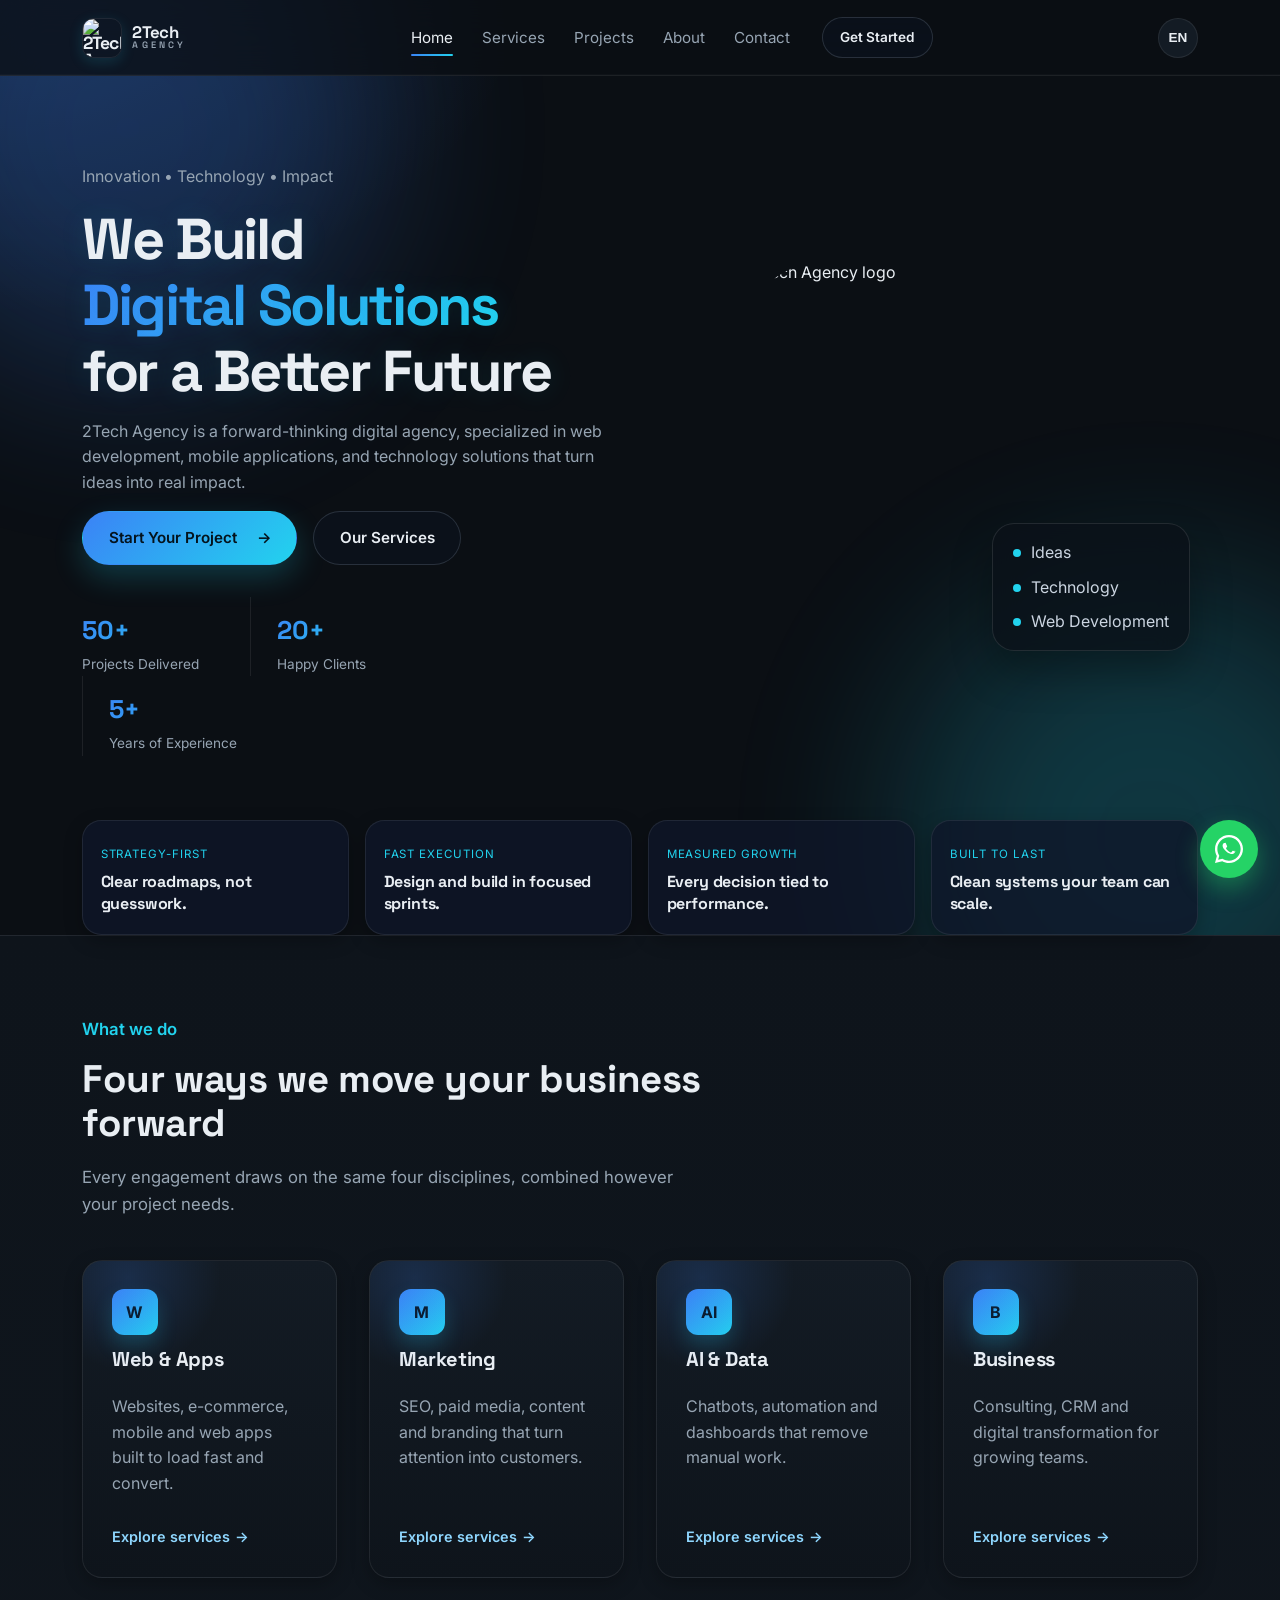
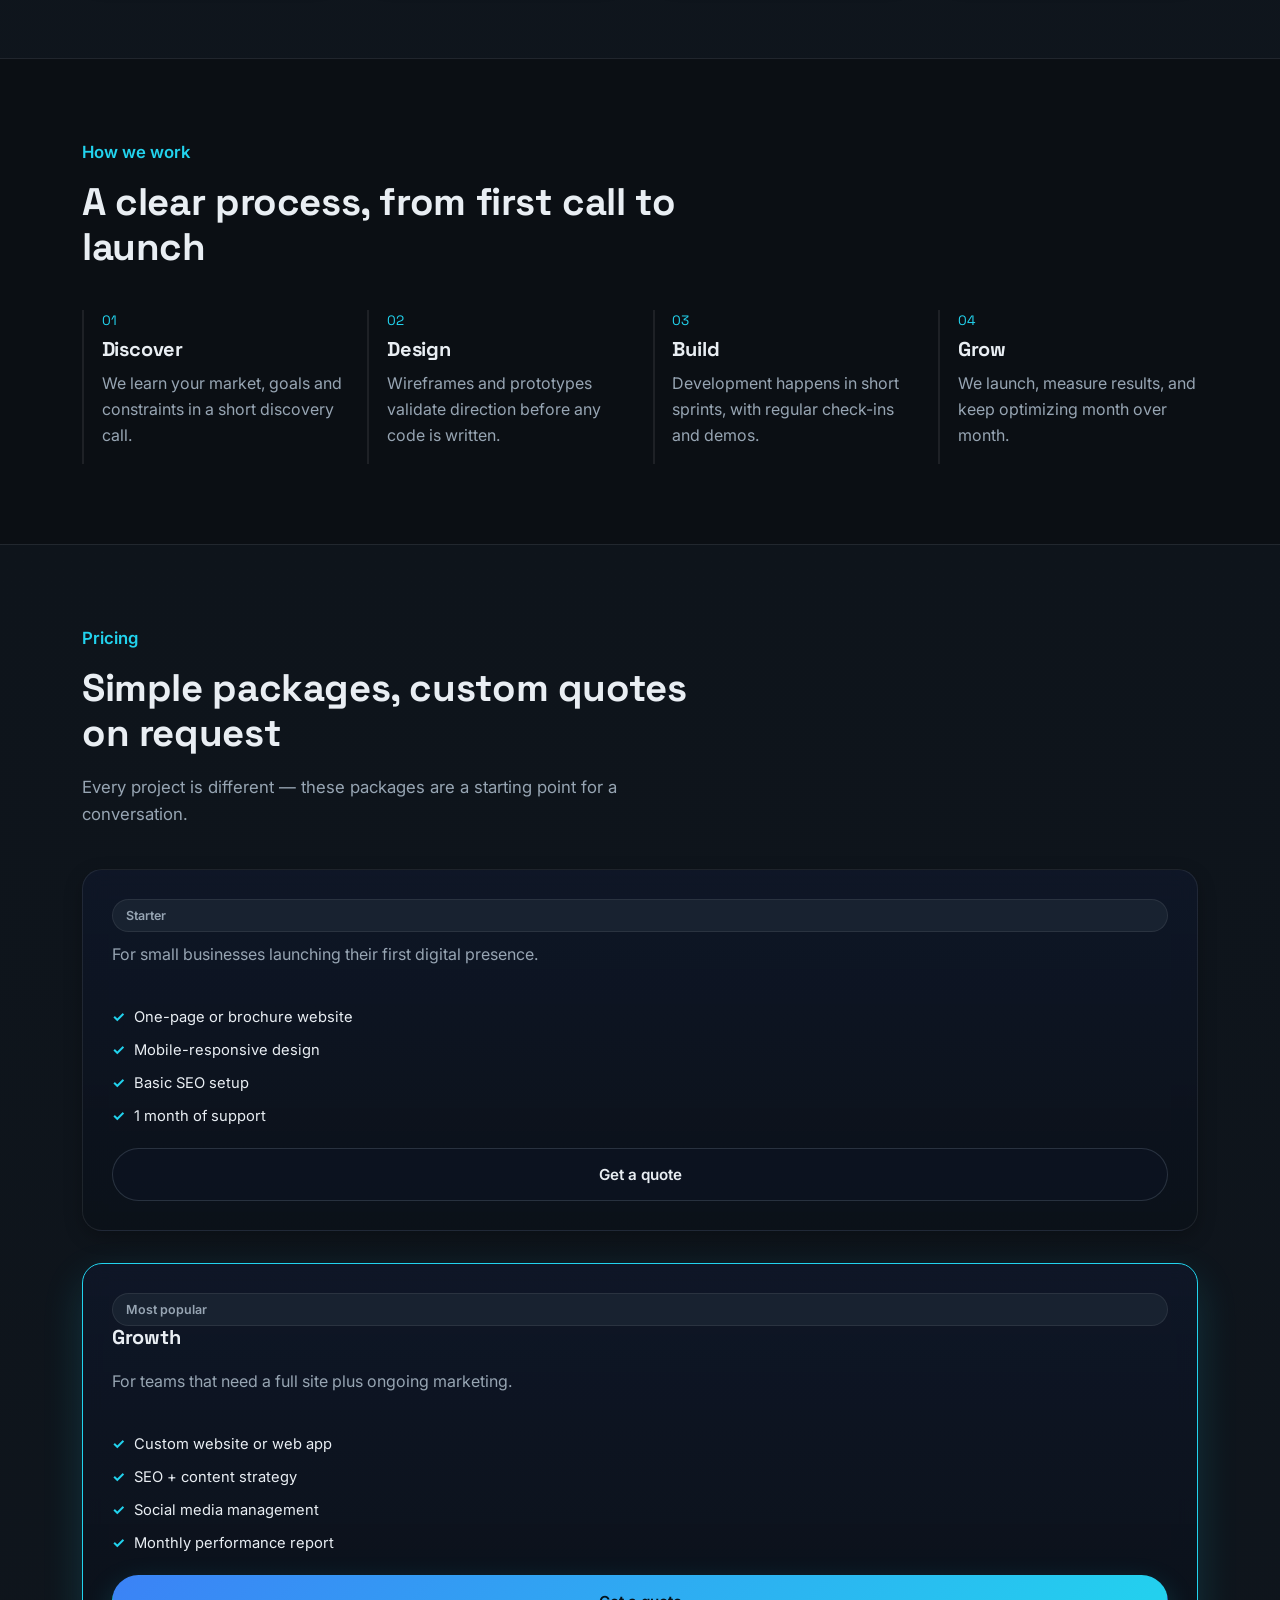
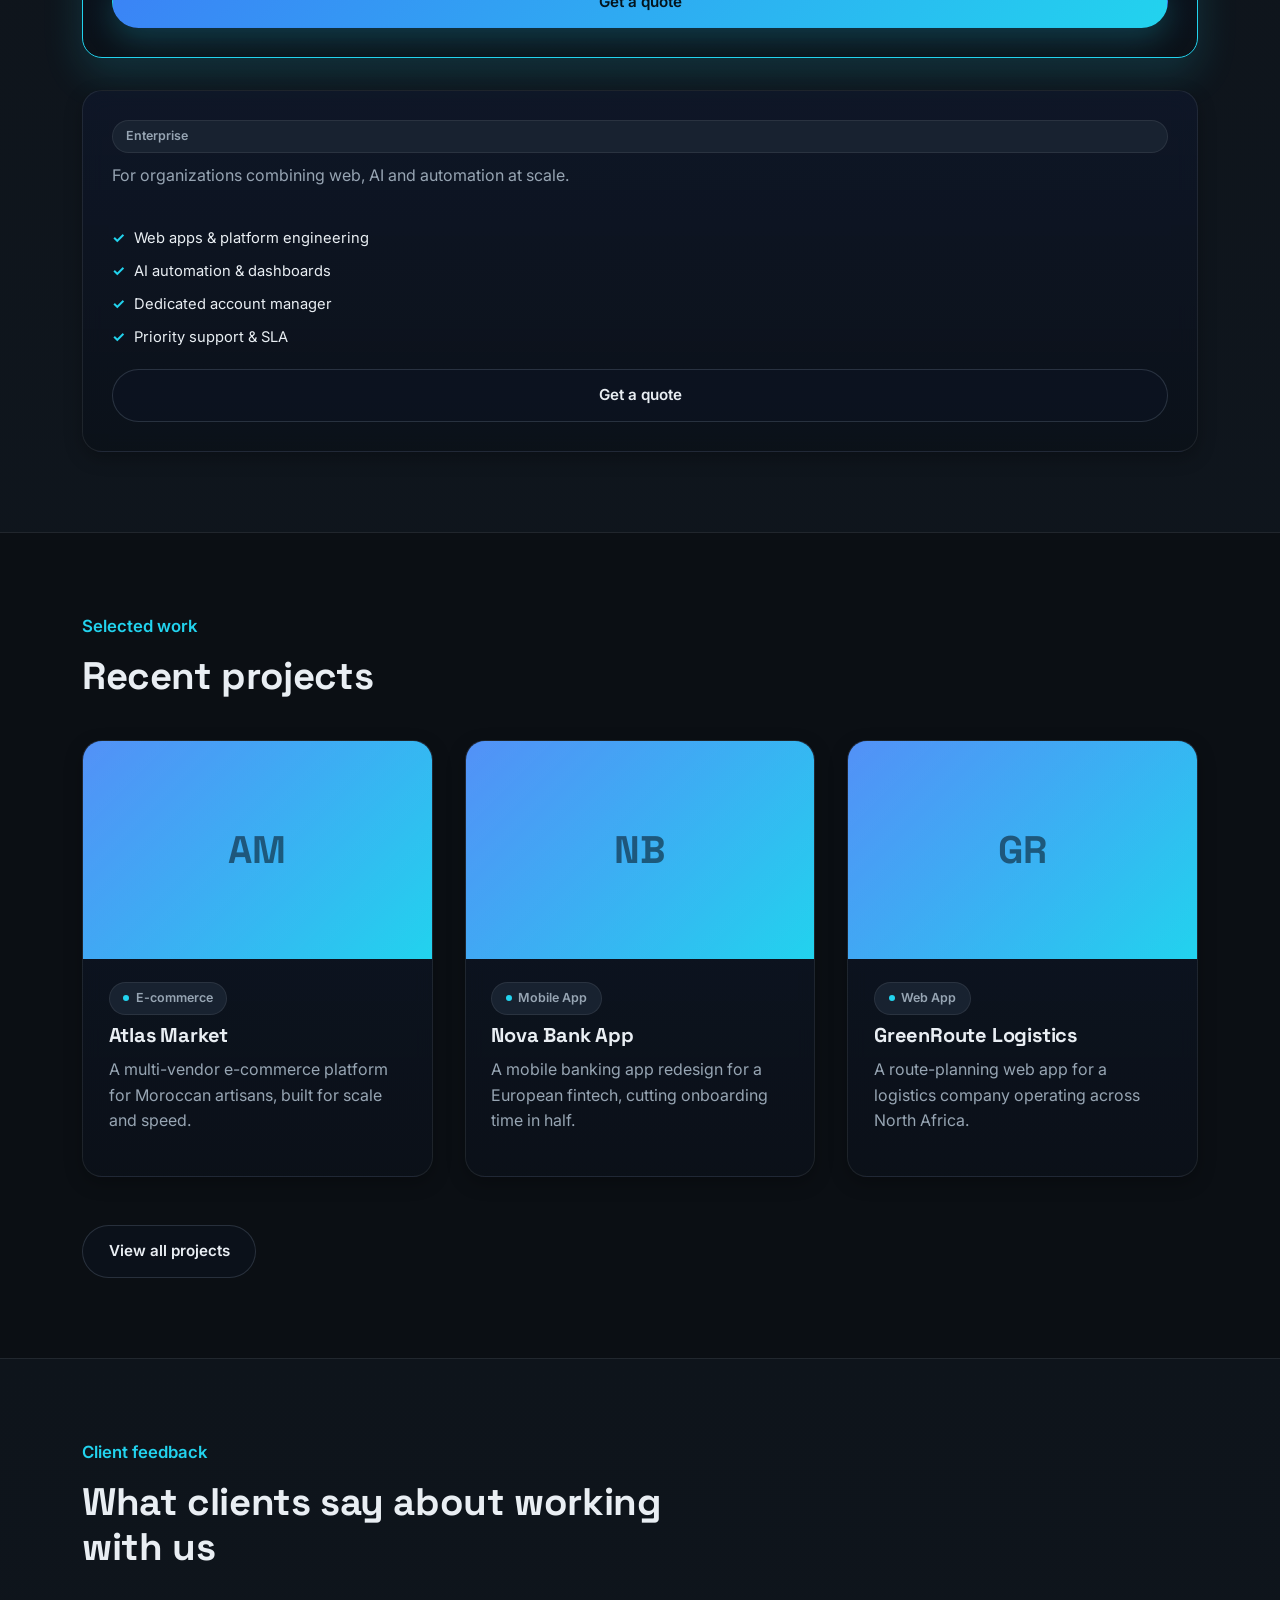
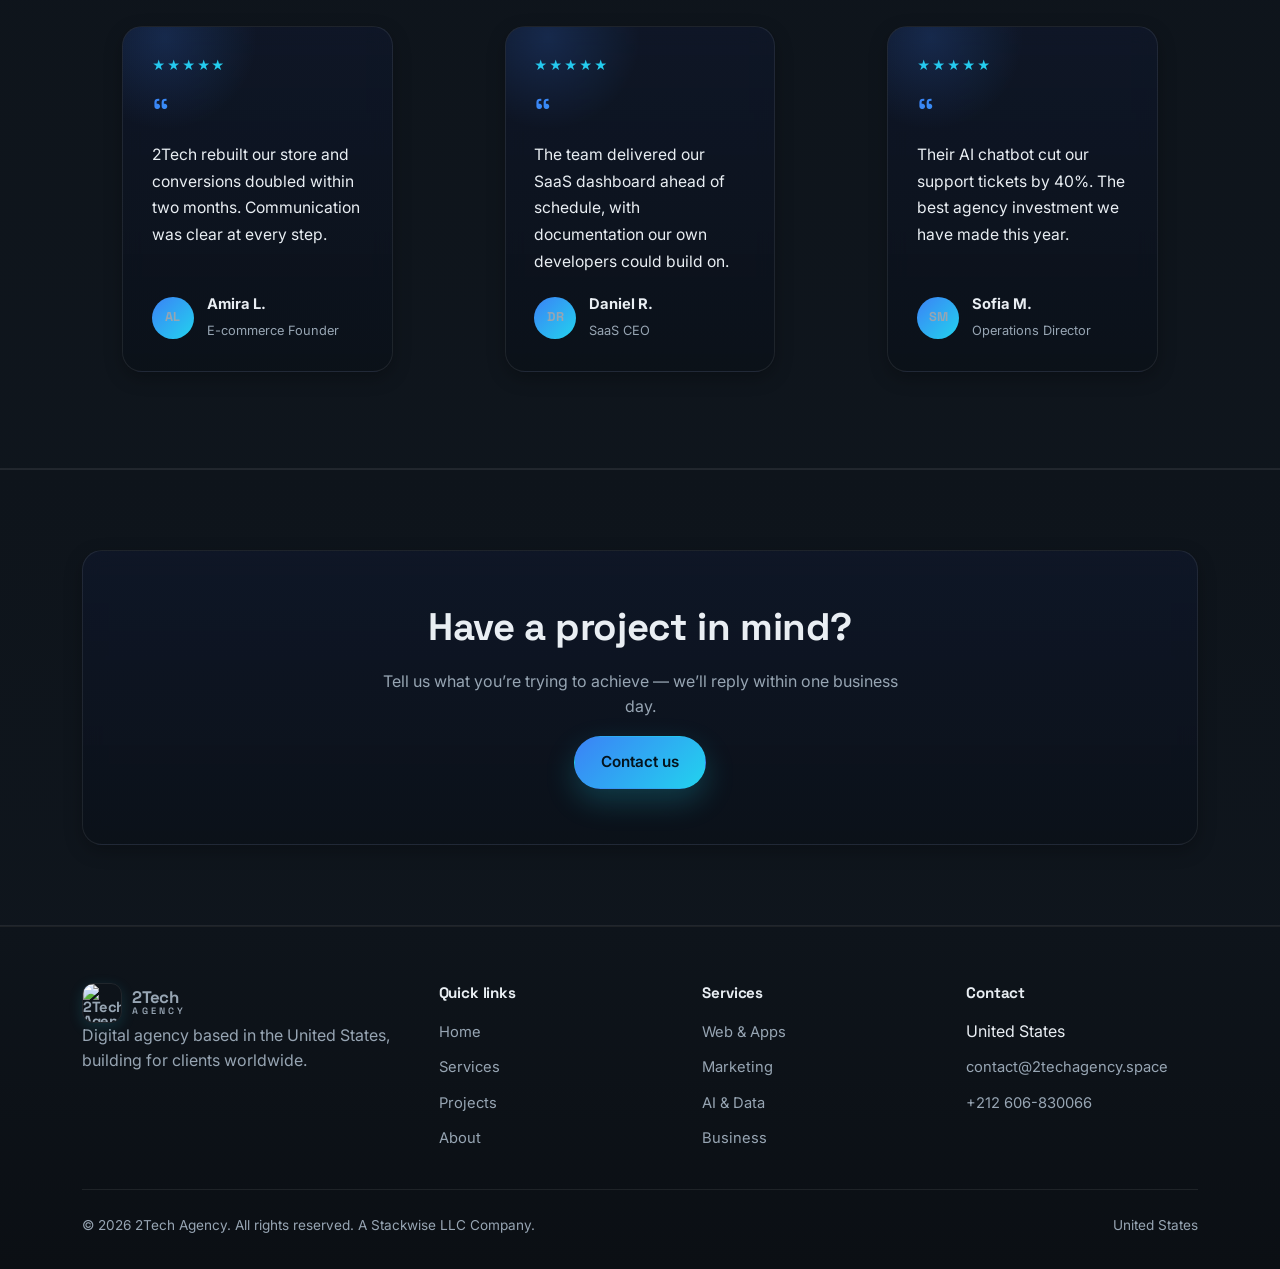
==== index.html @ b60cab42 "SEO optimization and hero section improvements" ====
<!DOCTYPE html>
<html lang="en">

<head>
  <meta charset="UTF-8" />
  <meta name="viewport" content="width=device-width, initial-scale=1.0" />
  <title>2Tech Agency | Web Development, SEO & AI Solutions</title>
  <meta name="description"
    content="2Tech Agency builds fast websites, custom software and AI solutions, with UX design and SEO for businesses in Morocco, the USA and worldwide." />
  <link rel="canonical" href="https://2techagency.space/" />
  <meta property="og:type" content="website" />
  <meta property="og:site_name" content="2Tech Agency" />
  <meta property="og:title" content="2Tech Agency | Web Development, SEO & AI Solutions" />
  <meta property="og:description"
    content="Fast websites, custom software, UX design, SEO and AI solutions for businesses worldwide." />
  <meta property="og:url" content="https://2techagency.space/" />
  <meta property="og:image" content="https://2techagency.space/assets/icon-app.png" />
  <meta property="og:image:alt" content="2Tech Agency logo" />
  <meta name="twitter:card" content="summary" />
  <meta name="twitter:title" content="2Tech Agency | Web Development, SEO & AI Solutions" />
  <meta name="twitter:description"
    content="Fast websites, custom software, UX design, SEO and AI solutions for businesses worldwide." />
  <meta name="twitter:image" content="https://2techagency.space/assets/icon-app.png" />
  <meta name="twitter:image:alt" content="2Tech Agency logo" />
  <link rel="icon" href="assets/icon-app.png" type="image/png" />
  <link rel="preconnect" href="https://fonts.googleapis.com" />
  <link rel="preconnect" href="https://fonts.gstatic.com" crossorigin />
  <link rel="stylesheet"
    href="https://fonts.googleapis.com/css2?family=Space+Grotesk:wght@500;600;700&family=Inter:wght@400;500;600;700&display=swap" />
  <link rel="stylesheet" href="css/style.css" />
  <script type="application/ld+json">
  {
    "@context": "https://schema.org",
    "@graph": [
      {
        "@type": "WebPage",
        "@id": "https://2techagency.space/#webpage",
        "url": "https://2techagency.space/",
        "name": "2Tech Agency | Web Development, SEO & AI Solutions",
        "description": "2Tech Agency builds fast websites, custom software and AI solutions, with UX design and SEO for businesses in Morocco, the USA and worldwide.",
        "inLanguage": ["en", "fr"],
        "isPartOf": { "@id": "https://2techagency.space/#website" },
        "about": { "@id": "https://2techagency.space/#organization" }
      },
      {
        "@type": "Organization",
        "@id": "https://2techagency.space/#organization",
        "name": "2Tech Agency",
        "url": "https://2techagency.space/",
        "logo": "https://2techagency.space/assets/icon-app.png",
        "email": "mailto:contact@2techagency.space",
        "sameAs": []
      },
      {
        "@type": "WebSite",
        "@id": "https://2techagency.space/#website",
        "url": "https://2techagency.space/",
        "name": "2Tech Agency",
        "publisher": { "@id": "https://2techagency.space/#organization" },
        "inLanguage": ["en", "fr"]
      },
      {
        "@type": ["LocalBusiness", "ProfessionalService"],
        "@id": "https://2techagency.space/#local-business",
        "name": "2Tech Agency",
        "url": "https://2techagency.space/",
        "image": "https://2techagency.space/assets/icon-app.png",
        "logo": "https://2techagency.space/assets/icon-app.png",
        "email": "contact@2techagency.space",
        "areaServed": ["Morocco", "United States", "Worldwide"],
        "knowsAbout": ["Web Development", "Software Development", "UI/UX Design", "SEO Services"],
        "priceRange": "$$",
        "parentOrganization": { "@id": "https://2techagency.space/#organization" }
      }
    ]
  }
  </script>
</head>

<body>
  <a class="skip-link" href="#main">Skip to content</a>

  <!-- ================= HEADER ================= -->
  <header class="site-header">
    <div class="container header-inner">
      <a class="brand" href="index.html">
        <img src="assets/icon-app.png" alt="2Tech Agency logo" width="52" height="52" />
        <span class="brand-lockup"><strong>2Tech</strong><small>AGENCY</small></span>
      </a>

      <nav class="main-nav" id="mainNav" aria-label="Primary">
        <ul class="nav-links">
          <li><a href="index.html" aria-current="page" data-i18n="nav.home">Home</a></li>
          <li><a href="services.html" data-i18n="nav.services">Services</a></li>
          <li><a href="projects.html" data-i18n="nav.projects">Projects</a></li>
          <li><a href="about.html" data-i18n="nav.about">About</a></li>
          <li><a href="contact.html" data-i18n="nav.contact">Contact</a></li>
        </ul>
        <a class="btn btn-outline btn-sm" href="contact.html" data-i18n="nav.cta">Get a quote</a>
      </nav>

      <div class="header-actions">
        <button class="icon-btn" id="langToggle" type="button" aria-label="Switch language">FR</button>
        <button class="hamburger" id="hamburger" type="button" aria-expanded="false" aria-controls="mainNav"
          aria-label="Open menu"><span></span></button>
      </div>
    </div>
  </header>

  <main id="main">
    <!-- ================= HERO ================= -->
    <section class="hero relative overflow-hidden bg-slate-950 text-white px-4 py-8 md:px-8 md:py-16">
      <!-- ambient glows -->
      <div
        class="absolute -top-40 -left-40 w-[480px] h-[480px] rounded-full bg-blue-600/20 blur-[120px] pointer-events-none"
        aria-hidden="true"></div>
      <div
        class="absolute -bottom-48 -right-32 w-[420px] h-[420px] rounded-full bg-cyan-500/10 blur-[120px] pointer-events-none"
        aria-hidden="true"></div>

      <div class="container relative">
        <div class="grid grid-cols-1 lg:grid-cols-2 gap-8 md:gap-12 lg:gap-16 items-center">

          <!-- Left: content -->
          <div>
            <p class="uppercase tracking-[0.28em] text-[0.72rem] sm:text-xs text-slate-400 mb-4 md:mb-6"
              data-i18n-html="hero.eyebrow">Innovation <span class="text-cyan-400">•</span> Technology <span
                class="text-cyan-400">•</span> Impact</p>
            <h1 class="text-3xl sm:text-4xl md:text-5xl lg:text-6xl font-bold leading-[1.1] tracking-tight mb-4 md:mb-6"
              data-i18n-html="hero.title">We Build<br /><span class="text-gradient">Digital Solutions</span><br />for a
              Better Future</h1>
            <p class="text-slate-400 max-w-xl text-base sm:text-lg leading-relaxed mb-6 md:mb-8" data-i18n="hero.lead">
              2Tech Agency is a forward-thinking digital agency, specialized in web development, mobile applications,
              and technology solutions that turn ideas into real impact.</p>
            <div class="cta-row flex flex-col sm:flex-row gap-3 sm:gap-4">
              <a class="btn btn-primary w-full sm:w-auto text-center" href="contact.html"><span
                  data-i18n="hero.ctaPrimary">Start Your Project</span>&nbsp;<span aria-hidden="true">→</span></a>
              <a class="btn btn-outline w-full sm:w-auto text-center" href="services.html"
                data-i18n="hero.ctaSecondary">Our Services</a>
            </div>
            <div class="hero-stats">
              <div class="hero-stat"><strong data-i18n="hero.stat1n">50+</strong><span data-i18n="hero.stat1l">Projects
                  Delivered</span></div>
              <div class="hero-stat"><strong data-i18n="hero.stat2n">20+</strong><span data-i18n="hero.stat2l">Happy
                  Clients</span></div>
              <div class="hero-stat"><strong data-i18n="hero.stat3n">5+</strong><span data-i18n="hero.stat3l">Years of
                  Experience</span></div>
            </div>
          </div>

          <!-- Right: visual -->
          <div class="relative flex items-center justify-center py-6 lg:py-10">
            <div class="absolute w-[380px] h-[380px] rounded-full bg-blue-600/30 blur-[110px] pointer-events-none"
              aria-hidden="true"></div>
            <img src="assets/icon-app.png" alt="2Tech Agency logo" width="352" height="352" fetchpriority="high"
              class="float-anim relative w-60 sm:w-72 lg:w-[22rem] rounded-[24%] shadow-[0_30px_70px_rgba(37,99,235,0.5)]" />
            <div
              class="hero-feature-card absolute bottom-2 right-1 sm:right-4 lg:right-2 rounded-2xl border border-white/10 bg-slate-900/60 backdrop-blur-md px-5 py-4 shadow-2xl">
              <ul class="flex flex-col gap-1.5 text-sm text-slate-300">
                <li class="flex items-center gap-2"><span class="w-1.5 h-1.5 rounded-full bg-cyan-400 shrink-0"
                    aria-hidden="true"></span><span data-i18n="hero.side1">Ideas</span></li>
                <li class="flex items-center gap-2"><span class="w-1.5 h-1.5 rounded-full bg-cyan-400 shrink-0"
                    aria-hidden="true"></span><span data-i18n="hero.side2">Technology</span></li>
                <li class="flex items-center gap-2"><span class="w-1.5 h-1.5 rounded-full bg-cyan-400 shrink-0"
                    aria-hidden="true"></span><span data-i18n="hero.side3">Web Development</span></li>
              </ul>
            </div>
          </div>

        </div>
      </div>
    </section>

    <section class="section trust-bar px-4 py-6 md:px-8 md:py-10">
      <div class="container">
        <div class="proof-grid reveal">
          <article class="proof-card">
            <span class="proof-label">Strategy-first</span>
            <h2>Clear roadmaps, not guesswork.</h2>
          </article>
          <article class="proof-card">
            <span class="proof-label">Fast execution</span>
            <h2>Design and build in focused sprints.</h2>
          </article>
          <article class="proof-card">
            <span class="proof-label">Measured growth</span>
            <h2>Every decision tied to performance.</h2>
          </article>
          <article class="proof-card">
            <span class="proof-label">Built to last</span>
            <h2>Clean systems your team can scale.</h2>
          </article>
        </div>
      </div>
    </section>

    <!-- ================= SERVICE CATEGORIES ================= -->
    <section class="section section-alt px-4 py-8 md:px-8 md:py-16">
      <div class="container">
        <div class="section-head reveal">
          <p class="hero-eyebrow" data-i18n="home.servicesEyebrow">What we do</p>
          <h2 data-i18n="home.servicesTitle">Four ways we move your business forward</h2>
          <p data-i18n="home.servicesLead">Every engagement draws on the same four disciplines, combined however your
            project needs.</p>
        </div>
        <div class="grid grid-4">
          <a class="card cat-card reveal" href="services.html#web">
            <div class="cat-icon" aria-hidden="true">W</div>
            <h3 data-i18n="cat.web.title">Web &amp; Apps</h3>
            <p data-i18n="cat.web.desc">Websites, e-commerce, mobile and web apps built to load fast and convert.</p>
            <span class="more" data-i18n="cat.explore">Explore services</span>
          </a>
          <a class="card cat-card reveal" href="services.html#marketing">
            <div class="cat-icon" aria-hidden="true">M</div>
            <h3 data-i18n="cat.marketing.title">Marketing</h3>
            <p data-i18n="cat.marketing.desc">SEO, paid media, content and branding that turn attention into customers.
            </p>
            <span class="more" data-i18n="cat.explore">Explore services</span>
          </a>
          <a class="card cat-card reveal" href="services.html#ai">
            <div class="cat-icon" aria-hidden="true">AI</div>
            <h3 data-i18n="cat.ai.title">AI &amp; Data</h3>
            <p data-i18n="cat.ai.desc">Chatbots, automation and dashboards that remove manual work.</p>
            <span class="more" data-i18n="cat.explore">Explore services</span>
          </a>
          <a class="card cat-card reveal" href="services.html#business">
            <div class="cat-icon" aria-hidden="true">B</div>
            <h3 data-i18n="cat.business.title">Business</h3>
            <p data-i18n="cat.business.desc">Consulting, CRM and digital transformation for growing teams.</p>
            <span class="more" data-i18n="cat.explore">Explore services</span>
          </a>
        </div>
      </div>
    </section>

    <!-- ================= PROCESS ================= -->
    <section class="section px-4 py-8 md:px-8 md:py-16">
      <div class="container">
        <div class="section-head reveal">
          <p class="hero-eyebrow" data-i18n="process.eyebrow">How we work</p>
          <h2 data-i18n="process.title">A clear process, from first call to launch</h2>
        </div>
        <div class="process-list">
          <div class="process-step reveal">
            <h3 data-i18n="process.1.title">Discover</h3>
            <p data-i18n="process.1.desc">We learn your market, goals and constraints in a short discovery call.</p>
          </div>
          <div class="process-step reveal">
            <h3 data-i18n="process.2.title">Design</h3>
            <p data-i18n="process.2.desc">Wireframes and prototypes validate direction before any code is written.</p>
          </div>
          <div class="process-step reveal">
            <h3 data-i18n="process.3.title">Build</h3>
            <p data-i18n="process.3.desc">Development happens in short sprints, with regular check-ins and demos.</p>
          </div>
          <div class="process-step reveal">
            <h3 data-i18n="process.4.title">Grow</h3>
            <p data-i18n="process.4.desc">We launch, measure results, and keep optimizing month over month.</p>
          </div>
        </div>
      </div>
    </section>

    <!-- ================= PRICING ================= -->
    <section class="section section-alt px-4 py-8 md:px-8 md:py-16">
      <div class="container">
        <div class="section-head reveal">
          <p class="hero-eyebrow" data-i18n="pricing.eyebrow">Pricing</p>
          <h2 data-i18n="pricing.title">Simple packages, custom quotes on request</h2>
          <p data-i18n="pricing.lead">Every project is different — these packages are a starting point for a
            conversation.</p>
        </div>
        <div class="grid grid-cols-1 md:grid-cols-3 gap-6 md:gap-8">
          <div class="card price-card reveal">
            <span class="badge" data-i18n="pricing.starter.name">Starter</span>
            <p class="price-tag" data-i18n="pricing.starter.desc">For small businesses launching their first digital
              presence.</p>
            <ul class="price-features">
              <li data-i18n="pricing.starter.f1">One-page or brochure website</li>
              <li data-i18n="pricing.starter.f2">Mobile-responsive design</li>
              <li data-i18n="pricing.starter.f3">Basic SEO setup</li>
              <li data-i18n="pricing.starter.f4">1 month of support</li>
            </ul>
            <a class="btn btn-outline btn-block" href="contact.html" data-i18n="pricing.getQuote">Get a quote</a>
          </div>

          <div class="card price-card featured reveal">
            <span class="badge" data-i18n="pricing.popular">Most popular</span>
            <h3 data-i18n="pricing.growth.name">Growth</h3>
            <p class="price-tag" data-i18n="pricing.growth.desc">For teams that need a full site plus ongoing marketing.
            </p>
            <ul class="price-features">
              <li data-i18n="pricing.growth.f1">Custom website or web app</li>
              <li data-i18n="pricing.growth.f2">SEO + content strategy</li>
              <li data-i18n="pricing.growth.f3">Social media management</li>
              <li data-i18n="pricing.growth.f4">Monthly performance report</li>
            </ul>
            <a class="btn btn-primary btn-block" href="contact.html" data-i18n="pricing.getQuote">Get a quote</a>
          </div>

          <div class="card price-card reveal">
            <span class="badge" data-i18n="pricing.enterprise.name">Enterprise</span>
            <p class="price-tag" data-i18n="pricing.enterprise.desc">For organizations combining web, AI and automation
              at scale.</p>
            <ul class="price-features">
              <li data-i18n="pricing.enterprise.f1">Web apps &amp; platform engineering</li>
              <li data-i18n="pricing.enterprise.f2">AI automation &amp; dashboards</li>
              <li data-i18n="pricing.enterprise.f3">Dedicated account manager</li>
              <li data-i18n="pricing.enterprise.f4">Priority support &amp; SLA</li>
            </ul>
            <a class="btn btn-outline btn-block" href="contact.html" data-i18n="pricing.getQuote">Get a quote</a>
          </div>
        </div>
      </div>
    </section>

    <!-- ================= PROJECTS PREVIEW ================= -->
    <section class="section px-4 py-8 md:px-8 md:py-16">
      <div class="container">
        <div class="section-head reveal">
          <p class="hero-eyebrow" data-i18n="home.projectsEyebrow">Selected work</p>
          <h2 data-i18n="home.projectsTitle">Recent projects</h2>
        </div>
        <div class="grid grid-3" id="homeProjectsGrid"><!-- rendered by js/main.js --></div>
        <div class="cta-row mt-lg">
          <a class="btn btn-outline" href="projects.html" data-i18n="home.viewAll">View all projects</a>
        </div>
      </div>
    </section>

    <!-- ================= TESTIMONIALS ================= -->
    <section class="section section-alt px-4 py-8 md:px-8 md:py-16">
      <div class="container">
        <div class="section-head reveal">
          <p class="hero-eyebrow" data-i18n="home.testimonialsEyebrow">Client feedback</p>
          <h2 data-i18n="home.testimonialsTitle">What clients say about working with us</h2>
        </div>
        <div class="grid grid-3">
          <figure class="card testimonial-card reveal">
            <span class="testimonial-stars" aria-label="5 out of 5 stars">★★★★★</span>
            <blockquote class="testimonial-quote" data-i18n="t.1.quote">2Tech rebuilt our store and conversions doubled
              within two months. Communication was clear at every step.</blockquote>
            <figcaption class="testimonial-meta">
              <span class="testimonial-avatar" aria-hidden="true">AL</span>
              <div>
                <strong data-i18n="t.1.name">Amira L.</strong>
                <span data-i18n="t.1.role">E-commerce Founder</span>
              </div>
            </figcaption>
          </figure>
          <figure class="card testimonial-card reveal">
            <span class="testimonial-stars" aria-label="5 out of 5 stars">★★★★★</span>
            <blockquote class="testimonial-quote" data-i18n="t.2.quote">The team delivered our SaaS dashboard ahead of
              schedule, with documentation our own developers could build on.</blockquote>
            <figcaption class="testimonial-meta">
              <span class="testimonial-avatar" aria-hidden="true">DR</span>
              <div>
                <strong data-i18n="t.2.name">Daniel R.</strong>
                <span data-i18n="t.2.role">SaaS CEO</span>
              </div>
            </figcaption>
          </figure>
          <figure class="card testimonial-card reveal">
            <span class="testimonial-stars" aria-label="5 out of 5 stars">★★★★★</span>
            <blockquote class="testimonial-quote" data-i18n="t.3.quote">Their AI chatbot cut our support tickets by 40%.
              The best agency investment we have made this year.</blockquote>
            <figcaption class="testimonial-meta">
              <span class="testimonial-avatar" aria-hidden="true">SM</span>
              <div>
                <strong data-i18n="t.3.name">Sofia M.</strong>
                <span data-i18n="t.3.role">Operations Director</span>
              </div>
            </figcaption>
          </figure>
        </div>
      </div>
    </section>

    <!-- ================= CONTACT CTA ================= -->
    <section class="section section-alt px-4 py-8 md:px-8 md:py-16">
      <div class="container">
        <div class="card reveal" style="padding: clamp(2rem, 5vw, 3.4rem); text-align:center;">
          <h2 data-i18n="cta.title">Have a project in mind?</h2>
          <p class="center" style="max-width:52ch;" data-i18n="cta.lead">Tell us what you're trying to achieve — we'll
            reply within one business day.</p>
          <div class="cta-row" style="justify-content:center;">
            <a class="btn btn-primary" href="contact.html" data-i18n="cta.button">Contact us</a>
          </div>
        </div>
      </div>
    </section>
  </main>

  <!-- ================= FOOTER ================= -->
  <footer class="site-footer">
    <div class="container">
      <div class="footer-grid">
        <div class="footer-col">
          <a class="brand" href="index.html">
            <img src="assets/icon-app.png" alt="2Tech Agency logo" width="52" height="52" />
            <span class="brand-lockup"><strong>2Tech</strong><small>AGENCY</small></span>
          </a>
          <p data-i18n="footer.tagline">Digital agency based in the United States, building for clients worldwide.</p>
        </div>
        <div class="footer-col">
          <h2 class="footer-heading" data-i18n="footer.links">Quick links</h2>
          <ul>
            <li><a href="index.html" data-i18n="nav.home">Home</a></li>
            <li><a href="services.html" data-i18n="nav.services">Services</a></li>
            <li><a href="projects.html" data-i18n="nav.projects">Projects</a></li>
            <li><a href="about.html" data-i18n="nav.about">About</a></li>
          </ul>
        </div>
        <div class="footer-col">
          <h2 class="footer-heading" data-i18n="footer.services">Services</h2>
          <ul>
            <li><a href="services.html#web" data-i18n="cat.web.title">Web &amp; Apps</a></li>
            <li><a href="services.html#marketing" data-i18n="cat.marketing.title">Marketing</a></li>
            <li><a href="services.html#ai" data-i18n="cat.ai.title">AI &amp; Data</a></li>
            <li><a href="services.html#business" data-i18n="cat.business.title">Business</a></li>
          </ul>
        </div>
        <div class="footer-col">
          <h2 class="footer-heading" data-i18n="footer.contact">Contact</h2>
          <ul>
            <li data-i18n="contact.address">United States</li>
            <li><a href="mailto:contact@2techagency.space">contact@2techagency.space</a></li>
            <li><a href="tel:+212606830066">+212 606-830066</a></li>
          </ul>
        </div>
      </div>
      <div class="footer-bottom">
        <span>&copy; 2026 2Tech Agency. All rights reserved. A Stackwise LLC Company.</span>
        <span class="small">United States</span>
      </div>
    </div>
  </footer>

  <!-- WhatsApp floating button -->
  <a class="whatsapp-fab" id="whatsappFab" href="#" target="_blank" rel="noopener"
    aria-label="Chat with us on WhatsApp">
    <svg width="28" height="28" viewBox="0 0 32 32" fill="currentColor" aria-hidden="true">
      <path
        d="M16 0C7.2 0 0 7.2 0 16c0 2.8.7 5.5 2.1 7.9L0 32l8.3-2.1c2.3 1.3 4.9 2 7.7 2 8.8 0 16-7.2 16-16S24.8 0 16 0zm0 29.3c-2.5 0-4.9-.7-7-1.9l-.5-.3-4.9 1.3 1.3-4.8-.3-.5C3.4 21 2.7 18.6 2.7 16 2.7 8.7 8.7 2.7 16 2.7S29.3 8.7 29.3 16 23.3 29.3 16 29.3zm7.6-9.9c-.4-.2-2.4-1.2-2.8-1.3-.4-.1-.6-.2-.9.2s-1 1.3-1.2 1.5c-.2.2-.4.3-.8.1-.4-.2-1.6-.6-3.1-1.9-1.1-1-1.9-2.2-2.1-2.6-.2-.4 0-.6.2-.8.2-.2.4-.4.5-.6.2-.2.2-.4.4-.6.1-.2.1-.5 0-.7-.1-.2-.9-2.2-1.3-3-.3-.8-.7-.7-.9-.7h-.8c-.2 0-.6.1-.9.5-.3.4-1.2 1.1-1.2 2.8s1.2 3.2 1.4 3.5c.2.2 2.4 3.7 5.9 5.1.8.3 1.5.5 2 .7.8.3 1.6.2 2.1.1.7-.1 2.4-.9 2.7-1.9.3-.9.3-1.7.2-1.9-.1-.2-.3-.3-.7-.5z" />
    </svg>
  </a>

  <script src="js/main.js"></script>
</body>

</html>
---- css/style.css ----
/* ==========================================================================
   2Tech Agency — style.css
   One shared stylesheet for every page. Organized in sections:
   1. Fonts & variables   2. Reset & base   3. Layout helpers
   4. Header & nav        5. Buttons & forms 6. Components (cards, etc.)
   7. Page sections       8. Footer          9. Utilities & responsive
   ========================================================================== */

/* ---------- 1. Variables (dark = default) ---------- */
:root {
  --bg: #0b0f14;
  --bg-alt: #0e141b;
  --surface: #131b24;
  --surface-2: #182230;
  --border: rgba(255, 255, 255, 0.08);
  --text: #e9eef3;
  --text-muted: #97a5b3;
  --accent: #22d3ee;
  --accent-2: #3b82f6;
  --bg-glow-1: rgba(59, 130, 246, 0.2);
  --bg-glow-2: rgba(34, 211, 238, 0.16);
  --panel: rgba(15, 23, 42, 0.78);
  --panel-strong: rgba(11, 17, 25, 0.9);
  --gradient: linear-gradient(135deg, #3b82f6 0%, #22d3ee 100%);
  --radius-sm: 8px;
  --radius: 16px;
  --radius-lg: 22px;
  --shadow: 0 10px 30px rgba(0, 0, 0, 0.35);
  --shadow-soft: 0 6px 18px rgba(0, 0, 0, 0.25);
  --font-head: 'Space Grotesk', sans-serif;
  --font-body: 'Inter', sans-serif;
  --header-h: 76px;
  --container: 1180px;
  color-scheme: dark;
}

/* ---------- 2. Reset & base ---------- */
* {
  box-sizing: border-box;
}

html {
  scroll-behavior: smooth;
  scroll-padding-top: calc(var(--header-h) + 20px);
}

::selection {
  background: rgba(34, 211, 238, 0.35);
  color: var(--text);
}

@media (prefers-reduced-motion: reduce) {
  html {
    scroll-behavior: auto;
  }

  * {
    animation-duration: 0.001ms !important;
    transition-duration: 0.001ms !important;
  }
}

body {
  position: relative;
  margin: 0;
  background:
    radial-gradient(1000px 600px at 0% 0%, var(--bg-glow-1), transparent 52%),
    radial-gradient(900px 620px at 100% 100%, var(--bg-glow-2), transparent 48%),
    var(--bg);
  color: var(--text);
  font-family: var(--font-body);
  line-height: 1.6;
  -webkit-font-smoothing: antialiased;
  transition: background 0.3s ease, color 0.3s ease;
  overflow-x: hidden;
}

body::before,
body::after {
  content: "";
  position: fixed;
  inset: auto;
  width: 32rem;
  height: 32rem;
  border-radius: 50%;
  filter: blur(90px);
  opacity: 0.3;
  pointer-events: none;
  z-index: 0;
  animation: float-orb 18s ease-in-out infinite alternate;
}

body::before {
  top: -8rem;
  left: -8rem;
  background: rgba(59, 130, 246, 0.75);
}

body::after {
  right: -8rem;
  bottom: -12rem;
  background: rgba(34, 211, 238, 0.68);
  animation-delay: 1.5s;
}

@keyframes float-orb {
  0% {
    transform: translate3d(0, 0, 0) scale(1);
  }

  100% {
    transform: translate3d(1.2rem, -1rem, 0) scale(1.08);
  }
}

main,
footer,
header {
  position: relative;
  z-index: 1;
}

h1,
h2,
h3,
h4 {
  font-family: var(--font-head);
  line-height: 1.15;
  margin: 0 0 0.5em;
  font-weight: 700;
  letter-spacing: -0.01em;
}

h1 {
  font-size: clamp(2.2rem, 5vw, 3.6rem);
}

h2 {
  font-size: clamp(1.7rem, 3.4vw, 2.4rem);
}

h3 {
  font-size: 1.25rem;
}

p {
  color: var(--text-muted);
  margin: 0 0 1em;
}

a {
  color: inherit;
  text-decoration: none;
}

img,
svg {
  max-width: 100%;
  display: block;
}

ul {
  padding: 0;
  margin: 0;
  list-style: none;
}

/* Visible focus for keyboard users everywhere */
a:focus-visible,
button:focus-visible,
input:focus-visible,
textarea:focus-visible,
select:focus-visible,
[tabindex]:focus-visible {
  outline: 2px solid var(--accent);
  outline-offset: 3px;
  border-radius: 4px;
}

.skip-link {
  position: absolute;
  left: -999px;
  top: auto;
  background: var(--accent-2);
  color: #fff;
  padding: 0.8em 1.2em;
  border-radius: var(--radius-sm);
  z-index: 200;
}

.skip-link:focus {
  left: 1rem;
  top: 1rem;
}

.visually-hidden {
  position: absolute;
  width: 1px;
  height: 1px;
  padding: 0;
  margin: -1px;
  overflow: hidden;
  clip: rect(0, 0, 0, 0);
  white-space: nowrap;
  border: 0;
}

/* ---------- 3. Layout helpers ---------- */
.container {
  width: 100%;
  max-width: var(--container);
  margin: 0 auto;
  padding: 0 16px;
}

@media (min-width: 768px) {
  .container {
    padding: 0 32px;
  }
}

.section {
  padding: 32px 0;
}

@media (min-width: 768px) {
  .section {
    padding: 64px 0;
  }
}

@media (min-width: 1024px) {
  .section {
    padding: 80px 0;
  }
}

.section-alt {
  background: linear-gradient(180deg, var(--bg-alt), color-mix(in srgb, var(--bg-alt) 82%, var(--surface)));
  border-top: 1px solid var(--border);
  border-bottom: 1px solid var(--border);
}

.section-head {
  max-width: 620px;
  margin: 0 0 2.6rem;
}

.section-head p {
  font-size: 1.05rem;
}

.grid {
  display: grid;
  gap: 1.5rem;
}

@media (min-width: 768px) {
  .grid {
    gap: 2rem;
  }
}

.grid-2 {
  grid-template-columns: 1fr;
}

.grid-3 {
  grid-template-columns: 1fr;
}

.grid-4 {
  grid-template-columns: 1fr;
}

/* Homepage layout fallback for the static build; no runtime utility framework is required. */
.hero.relative {
  position: relative;
}

.hero.overflow-hidden {
  overflow: hidden;
}

.hero>.absolute,
.hero .absolute {
  position: absolute;
}

.hero .relative {
  position: relative;
}

.hero>.container>.grid {
  grid-template-columns: 1fr;
  gap: 2rem;
  align-items: center;
}

.hero .flex {
  display: flex;
}

.hero .items-center {
  align-items: center;
}

.hero .justify-center {
  justify-content: center;
}

.hero .text-white {
  color: #fff;
}

.hero img {
  width: 15rem;
  height: auto;
  border-radius: 24%;
}

.hero .shadow-2xl {
  box-shadow: 0 24px 50px rgba(0, 0, 0, 0.32);
}

.hero .rounded-2xl {
  border-radius: var(--radius);
}

.hero .hero-feature-card {
  z-index: 2;
  right: 0.5rem;
  bottom: 0.5rem;
  padding: 1rem 1.25rem;
  border: 1px solid rgba(255, 255, 255, 0.1);
  border-radius: var(--radius-lg);
  background: rgba(11, 17, 25, 0.78);
  box-shadow: 0 20px 40px rgba(0, 0, 0, 0.32);
  -webkit-backdrop-filter: blur(16px);
  backdrop-filter: blur(16px);
}

.hero .hero-feature-card ul {
  display: flex;
  flex-direction: column;
  gap: 0.55rem;
  color: #cbd5e1;
  font-size: 1rem;
}

.hero .hero-feature-card li {
  display: flex;
  align-items: center;
  gap: 0.65rem;
}

.hero .hero-feature-card li>span:first-child {
  width: 0.5rem;
  height: 0.5rem;
  flex: 0 0 0.5rem;
  border-radius: 50%;
  background: var(--accent);
}

@media (min-width: 640px) {
  .hero>.container>.grid {
    gap: 3rem;
  }

  .hero img {
    width: 25rem;
  }
}

@media (min-width: 1024px) {
  .hero>.container>.grid {
    grid-template-columns: repeat(2, minmax(0, 1fr));
    gap: 4rem;
  }

  .hero img {
    width: 25rem;
  }
}

@media (min-width: 640px) {
  .grid-4 {
    grid-template-columns: repeat(2, 1fr);
  }
}

@media (min-width: 768px) {
  .grid-2 {
    grid-template-columns: repeat(2, 1fr);
  }

  .grid-3 {
    grid-template-columns: repeat(3, 1fr);
  }

  .grid-4 {
    grid-template-columns: repeat(4, 1fr);
  }
}

.text-gradient {
  background: var(--gradient);
  -webkit-background-clip: text;
  background-clip: text;
  color: transparent;
}

/* ---------- 4. Header & nav ---------- */
.site-header {
  position: sticky;
  top: 0;
  z-index: 100;
  height: var(--header-h);
  display: flex;
  align-items: center;
  background: color-mix(in srgb, var(--bg) 78%, transparent);
  backdrop-filter: blur(18px);
  border-bottom: 1px solid var(--border);
  box-shadow: inset 0 -1px 0 rgba(255, 255, 255, 0.02);
}

.header-inner {
  display: flex;
  align-items: center;
  justify-content: space-between;
  gap: 1rem;
  width: 100%;
  position: relative;
  z-index: 160;
}

.brand {
  display: flex;
  align-items: center;
  gap: 0.65rem;
  font-family: var(--font-head);
  font-weight: 700;
  font-size: 1.1rem;
  letter-spacing: -0.03em;
  line-height: 1;
}

.brand img {
  width: 40px;
  height: 40px;
  border-radius: 11px;
  object-fit: cover;
  border: 1px solid var(--border);
  box-shadow: 0 4px 14px rgba(34, 211, 238, 0.15);
}

.brand-lockup {
  display: flex;
  flex-direction: column;
  line-height: 1.05;
}

.brand-lockup strong {
  font-size: 1.05rem;
  letter-spacing: -0.02em;
}

.brand-lockup small {
  font-size: 0.58rem;
  font-weight: 600;
  letter-spacing: 0.34em;
  color: var(--text-muted);
}

.main-nav {
  display: flex;
  align-items: center;
  gap: 2rem;
}

.nav-links {
  display: flex;
  gap: 1.8rem;
}

.nav-links a {
  font-size: 0.95rem;
  color: var(--text-muted);
  position: relative;
  padding: 0.3rem 0;
  transition: color 0.2s ease, transform 0.2s ease;
}

.nav-links a::after {
  content: '';
  position: absolute;
  left: 0;
  right: 0;
  bottom: -4px;
  height: 2px;
  background: var(--gradient);
  border-radius: 2px;
  transform: scaleX(0);
  transform-origin: left;
  transition: transform 0.2s ease;
}

.nav-links a:hover,
.nav-links a[aria-current='page'] {
  color: var(--text);
  transform: translateY(-1px);
}

.nav-links a:hover::after,
.nav-links a[aria-current='page']::after {
  transform: scaleX(1);
}

.header-actions {
  display: flex;
  align-items: center;
  gap: 0.6rem;
}

.icon-btn {
  width: 40px;
  height: 40px;
  display: inline-flex;
  align-items: center;
  justify-content: center;
  border-radius: 50%;
  border: 1px solid var(--border);
  background: var(--surface);
  color: var(--text);
  cursor: pointer;
  font-size: 0.85rem;
  font-weight: 600;
  transition: border-color 0.2s ease, transform 0.15s ease;
}

.icon-btn:hover {
  border-color: var(--accent);
  transform: translateY(-1px);
}

.hamburger {
  display: none;
  width: 42px;
  height: 42px;
  border-radius: var(--radius-sm);
  border: 1px solid var(--border);
  background: var(--surface);
  cursor: pointer;
  position: relative;
}

.hamburger span,
.hamburger::before,
.hamburger::after {
  content: '';
  position: absolute;
  left: 10px;
  right: 10px;
  height: 2px;
  background: var(--text);
  transition: transform 0.25s ease, opacity 0.25s ease, top 0.25s ease;
}

.hamburger::before {
  top: 14px;
}

.hamburger span {
  top: 20px;
}

.hamburger::after {
  top: 26px;
}

.hamburger[aria-expanded='true']::before {
  top: 20px;
  transform: rotate(45deg);
}

.hamburger[aria-expanded='true']::after {
  top: 20px;
  transform: rotate(-45deg);
}

.hamburger[aria-expanded='true'] span {
  opacity: 0;
}

@media (max-width: 860px) {
  .hamburger {
    display: block;
  }

  .main-nav {
    position: fixed;
    top: 0;
    left: 0;
    right: 0;
    bottom: 0;
    width: 100%;
    height: 100vh;
    height: 100dvh;
    background-color: #020617;
    /* bg-slate-950 solid background */
    background: #020617;
    z-index: 150;
    display: flex;
    flex-direction: column;
    align-items: center;
    justify-content: center;
    padding: calc(var(--header-h) + 1.5rem) 24px 3rem;
    gap: 2rem;
    transform: translateX(100%);
    transition: transform 0.3s cubic-bezier(0.4, 0, 0.2, 1);
    overflow-y: auto;
    box-shadow: -10px 0 30px rgba(0, 0, 0, 0.7);
  }

  .main-nav.open {
    transform: translateX(0);
  }

  .nav-links {
    flex-direction: column;
    align-items: center;
    gap: 1.8rem;
    font-size: 1.35rem;
    text-align: center;
  }

  .nav-links a {
    display: inline-block;
    padding: 0.5rem 1rem;
    color: #cbd5e1;
  }

  .main-nav .btn {
    width: 100%;
    max-width: 280px;
    text-align: center;
    margin-top: 0.5rem;
  }
}

/* ---------- 5. Buttons & forms ---------- */
.btn {
  display: inline-flex;
  align-items: center;
  justify-content: center;
  gap: 0.5rem;
  padding: 0.85rem 1.6rem;
  border-radius: 999px;
  font-weight: 600;
  font-size: 0.95rem;
  border: 1px solid transparent;
  cursor: pointer;
  position: relative;
  overflow: hidden;
  transition: transform 0.18s ease, box-shadow 0.2s ease, background 0.2s ease, border-color .2s ease;
  white-space: nowrap;
}

.btn::before {
  content: "";
  position: absolute;
  inset: 0;
  background: linear-gradient(120deg, transparent 10%, rgba(255, 255, 255, 0.18) 50%, transparent 90%);
  transform: translateX(-120%);
  transition: transform 0.7s ease;
}

.btn:hover::before {
  transform: translateX(120%);
}

.btn-primary {
  background: linear-gradient(135deg, #3b82f6 0%, #22d3ee 100%);
  color: #04131c;
  box-shadow: 0 12px 30px rgba(34, 211, 238, 0.22);
}

.btn-primary:hover {
  transform: translateY(-2px) scale(1.01);
  box-shadow: 0 18px 36px rgba(34, 211, 238, 0.32);
}

.btn-outline {
  background: rgba(15, 23, 42, 0.32);
  border-color: rgba(148, 163, 184, 0.22);
  color: var(--text);
}

.btn-outline:hover {
  border-color: rgba(34, 211, 238, 0.8);
  transform: translateY(-2px);
}

.btn-block {
  width: 100%;
}

.btn-sm {
  padding: 0.55rem 1.1rem;
  font-size: 0.85rem;
}

.btn:active {
  transform: scale(0.97);
}

.cta-row {
  display: flex;
  flex-direction: column;
  gap: 0.85rem;
  width: 100%;
}

@media (min-width: 640px) {
  .cta-row {
    flex-direction: row;
    flex-wrap: wrap;
    gap: 1rem;
    width: auto;
  }
}

.cta-row .btn {
  width: 100%;
}

@media (min-width: 640px) {
  .cta-row .btn {
    width: auto;
  }
}

label {
  display: block;
  font-size: 0.9rem;
  font-weight: 600;
  margin-bottom: 0.4rem;
}

.field {
  margin-bottom: 1.3rem;
}

input,
textarea,
select {
  width: 100%;
  padding: 0.85rem 1rem;
  border-radius: var(--radius-sm);
  border: 1px solid var(--border);
  background: var(--surface);
  color: var(--text);
  font: inherit;
  transition: border-color 0.2s ease;
}

input:focus,
textarea:focus,
select:focus {
  border-color: var(--accent);
  outline: none;
  box-shadow: 0 0 0 3px rgba(34, 211, 238, 0.15);
}

textarea {
  resize: vertical;
  min-height: 130px;
}

.error-msg {
  color: #ff8080;
  font-size: 0.82rem;
  margin-top: 0.35rem;
  display: none;
}

.field.invalid input,
.field.invalid textarea,
.field.invalid select {
  border-color: #ff8080;
}

.field.invalid .error-msg {
  display: block;
}

.form-status {
  margin-top: 1rem;
  padding: 0.9rem 1rem;
  border-radius: var(--radius-sm);
  font-size: 0.9rem;
  display: none;
}

.form-status.show {
  display: block;
}

.form-status.ok {
  background: rgba(34, 211, 238, 0.12);
  border: 1px solid rgba(34, 211, 238, 0.4);
}

.form-status.bad {
  background: rgba(255, 128, 128, 0.1);
  border: 1px solid rgba(255, 128, 128, 0.4);
}

/* ---------- 6. Components ---------- */
.card {
  position: relative;
  background: linear-gradient(180deg, var(--panel), var(--panel-strong));
  border: 1px solid var(--border);
  border-radius: calc(var(--radius) + 4px);
  padding: 1.8rem;
  box-shadow: var(--shadow-soft);
  transition: transform 0.25s ease, box-shadow 0.25s ease, border-color 0.25s ease, background 0.25s ease;
  overflow: hidden;
  backdrop-filter: blur(10px);
}

.card::before {
  content: "";
  position: absolute;
  inset: -25% auto auto -20%;
  width: 12rem;
  height: 12rem;
  background: radial-gradient(circle, rgba(59, 130, 246, 0.18), transparent 68%);
  pointer-events: none;
  transition: transform 0.5s ease;
}

.card:hover {
  transform: translateY(-4px);
  box-shadow: 0 26px 48px rgba(15, 118, 110, 0.12), 0 12px 28px rgba(2, 6, 23, 0.25);
  border-color: rgba(96, 165, 250, 0.35);
}

.card:hover::before {
  transform: translate(18%, 10%) scale(1.2);
}

.badge {
  display: inline-flex;
  align-items: center;
  gap: 0.4rem;
  padding: 0.35rem 0.85rem;
  border-radius: 999px;
  background: var(--surface-2);
  border: 1px solid var(--border);
  font-size: 0.78rem;
  font-weight: 600;
  color: var(--text-muted);
}

.dot {
  width: 6px;
  height: 6px;
  border-radius: 50%;
  background: var(--accent);
}

/* reveal-on-scroll */
.reveal {
  opacity: 1;
  transform: none;
  transition: opacity 0.6s ease, transform 0.6s ease;
}

.reveal:not(.in) {
  opacity: 0;
  transform: translateY(18px);
}

.reveal.in {
  opacity: 1;
  transform: translateY(0);
}

/* Hero */
.hero {
  padding-top: 2.5rem;
  padding-bottom: 2.5rem;
}

@media (min-width: 768px) {
  .hero {
    padding-top: 4.5rem;
    padding-bottom: 4rem;
  }
}

@media (min-width: 1024px) {
  .hero {
    padding-top: 5.5rem;
    padding-bottom: 5rem;
  }
}

.hero-eyebrow {
  color: var(--accent);
  font-weight: 600;
  margin-bottom: 0.9rem;
}

.hero h1 {
  margin-bottom: 0.9rem;
  letter-spacing: -0.04em;
  text-shadow: 0 0 28px rgba(34, 211, 238, 0.12);
}

.hero-lead {
  font-size: 1.1rem;
  max-width: 46ch;
}

.hero-stats {
  display: flex;
  flex-direction: column;
  gap: 1.2rem;
  margin-top: 2rem;
}

@media (min-width: 640px) {
  .hero-stats {
    flex-direction: row;
    flex-wrap: wrap;
    gap: 0;
  }
}

.hero-stat {
  min-width: 100px;
  padding: 0.6rem 1.2rem 0 0;
}

@media (min-width: 640px) {
  .hero-stat {
    min-width: 120px;
    padding: 0.8rem 1.6rem 0 0;
    margin-right: 1.6rem;
  }

  .hero-stat+.hero-stat {
    border-left: 1px solid var(--border);
    padding-left: 1.6rem;
  }
}

.hero-stat strong {
  display: block;
  font-family: var(--font-head);
  font-size: 1.6rem;
  background: var(--gradient);
  -webkit-background-clip: text;
  background-clip: text;
  color: transparent;
}

.hero-stat span {
  font-size: 0.85rem;
  color: var(--text-muted);
}

.trust-bar {
  padding-top: 0;
  padding-bottom: 0;
}

.proof-grid {
  display: grid;
  grid-template-columns: 1fr;
  gap: 1rem;
  margin-top: 0;
}

@media (min-width: 640px) {
  .proof-grid {
    grid-template-columns: repeat(2, minmax(0, 1fr));
  }
}

@media (min-width: 1024px) {
  .proof-grid {
    grid-template-columns: repeat(4, minmax(0, 1fr));
    margin-top: -1rem;
  }
}

.proof-card {
  position: relative;
  padding: 1.2rem 1.1rem;
  border-radius: 1.2rem;
  background: var(--panel);
  border: 1px solid var(--border);
  box-shadow: var(--shadow-soft);
}

.proof-label {
  display: inline-block;
  font-size: 0.72rem;
  letter-spacing: 0.08em;
  text-transform: uppercase;
  color: var(--accent);
  margin-bottom: 0.5rem;
}

.proof-card h2 {
  margin: 0;
  font-size: 1rem;
  line-height: 1.35;
}

/* Hero floating icon animation */
.float-anim {
  animation: float-visual 7s ease-in-out infinite;
}

@keyframes float-visual {

  0%,
  100% {
    transform: translateY(0);
  }

  50% {
    transform: translateY(-12px);
  }
}

@media (max-width: 900px) {
  .proof-grid {
    grid-template-columns: repeat(2, minmax(0, 1fr));
  }
}

@media (max-width: 560px) {
  .proof-grid {
    grid-template-columns: 1fr;
  }
}

/* Service categories on home */
.cat-card {
  display: flex;
  flex-direction: column;
  gap: 0.8rem;
  min-height: 220px;
  background: linear-gradient(180deg, var(--surface), var(--bg-alt));
}

.cat-card .more {
  color: #8fd7ff;
  font-weight: 600;
  font-size: 0.9rem;
  margin-top: auto;
  position: relative;
  width: fit-content;
}

.cat-card .more::after {
  content: "→";
  display: inline-block;
  margin-left: 0.3rem;
  transition: transform 0.2s ease;
}

.cat-card:hover .more::after {
  transform: translateX(4px);
}

.cat-icon {
  width: 46px;
  height: 46px;
  border-radius: 12px;
  background: var(--gradient);
  display: flex;
  align-items: center;
  justify-content: center;
  color: #051019;
  font-weight: 700;
  box-shadow: 0 10px 20px rgba(34, 211, 238, 0.2);
}

/* Service pricing */
.service-price {
  font-weight: 700;
  color: var(--accent);
  font-size: 0.95rem;
  margin: -0.3rem 0 0;
}

.service-price-lg {
  font-size: 1.2rem;
  margin: 0.4rem 0 1rem;
}

/* Process */
.process-list {
  display: grid;
  grid-template-columns: repeat(4, 1fr);
  gap: 1.6rem;
  counter-reset: step;
}

@media (max-width: 900px) {
  .process-list {
    grid-template-columns: repeat(2, 1fr);
  }
}

@media (max-width: 560px) {
  .process-list {
    grid-template-columns: 1fr;
  }
}

.process-step {
  border-left: 2px solid var(--border);
  padding-left: 1.1rem;
  position: relative;
}

.process-step::before {
  counter-increment: step;
  content: counter(step, decimal-leading-zero);
  font-family: var(--font-head);
  color: var(--accent);
  font-size: 0.85rem;
  display: block;
  margin-bottom: 0.4rem;
}

/* Pricing */
.price-card {
  display: flex;
  flex-direction: column;
  position: relative;
}

.price-card.featured {
  border-color: var(--accent);
  box-shadow: 0 16px 40px rgba(34, 211, 238, 0.16);
}

.price-tag {
  margin: 0.6rem 0 1.2rem;
}

.price-amount {
  font-family: var(--font-head);
  font-size: 2.2rem;
}

.price-period {
  color: var(--text-muted);
  font-size: 0.9rem;
}

.price-features {
  display: flex;
  flex-direction: column;
  gap: 0.6rem;
  margin: 1.2rem 0;
}

.price-features li {
  display: flex;
  gap: 0.6rem;
  font-size: 0.92rem;
}

.price-features li::before {
  content: '✓';
  color: var(--accent);
  font-weight: 700;
}

/* Projects grid & filters */
.filter-row {
  display: flex;
  gap: 0.7rem;
  flex-wrap: wrap;
  margin-bottom: 2.2rem;
}

.filter-btn {
  padding: 0.5rem 1.1rem;
  border-radius: 999px;
  border: 1px solid var(--border);
  background: var(--surface);
  color: var(--text-muted);
  font-size: 0.88rem;
  font-weight: 600;
  cursor: pointer;
  transition: all 0.2s ease;
}

.filter-btn.active,
.filter-btn:hover {
  color: var(--text);
  border-color: var(--accent);
  box-shadow: 0 8px 20px rgba(34, 211, 238, 0.12);
  transform: translateY(-1px);
}

.project-card {
  overflow: hidden;
  padding: 0;
}

.project-card:hover .project-thumb {
  transform: scale(1.03);
}

.project-thumb {
  aspect-ratio: 16/10;
  width: 100%;
  /* PLACEHOLDER graphic — swap this element for a real <img src="assets/projects/xyz.jpg" alt="..."> when project photography is available */
  background: var(--gradient);
  position: relative;
  display: flex;
  align-items: center;
  justify-content: center;
  transition: transform 0.3s ease;
}

.project-thumb::after {
  content: "";
  position: absolute;
  inset: 0;
  background: linear-gradient(135deg, rgba(255, 255, 255, 0.12), rgba(255, 255, 255, 0));
}

.project-thumb span {
  position: relative;
  z-index: 1;
  font-family: var(--font-head);
  color: rgba(5, 16, 25, 0.55);
  font-size: 2.4rem;
  font-weight: 700;
}

.project-body {
  padding: 1.4rem 1.6rem 1.6rem;
}

.project-tags {
  display: flex;
  gap: 0.4rem;
  flex-wrap: wrap;
  margin-bottom: 0.6rem;
}

/* Team */
.team-card {
  text-align: center;
}

.team-avatar {
  width: 84px;
  height: 84px;
  border-radius: 50%;
  margin: 0 auto 1rem;
  background: var(--gradient);
  display: flex;
  align-items: center;
  justify-content: center;
  font-family: var(--font-head);
  font-weight: 700;
  color: #051019;
  font-size: 1.4rem;
  /* PLACEHOLDER avatar — replace with <img src="assets/team/name.jpg" alt="Full name"> per person when photos exist */
}

/* Values */
.value-card {
  text-align: left;
}

/* Contact split */
.contact-grid {
  grid-template-columns: 1fr 1.2fr;
  align-items: start;
}

@media (max-width: 860px) {
  .contact-grid {
    grid-template-columns: 1fr;
  }
}

.contact-info .card {
  margin-bottom: 1.2rem;
}

/* Testimonials */
.testimonial-card {
  display: flex;
  flex-direction: column;
  gap: 1.1rem;
}

.testimonial-quote {
  position: relative;
  margin: 0;
  color: var(--text);
  font-size: 0.98rem;
  line-height: 1.7;
}

.testimonial-quote::before {
  content: "\201C";
  display: block;
  font-family: var(--font-head);
  font-size: 2.6rem;
  line-height: 1;
  background: var(--gradient);
  -webkit-background-clip: text;
  background-clip: text;
  color: transparent;
  margin-bottom: 0.4rem;
}

.testimonial-meta {
  display: flex;
  align-items: center;
  gap: 0.8rem;
  margin-top: auto;
}

.testimonial-avatar {
  width: 42px;
  height: 42px;
  border-radius: 50%;
  background: var(--gradient);
  display: flex;
  align-items: center;
  justify-content: center;
  font-family: var(--font-head);
  font-weight: 700;
  font-size: 0.85rem;
  color: #051019;
  flex-shrink: 0;
}

.testimonial-meta strong {
  display: block;
  font-size: 0.92rem;
}

.testimonial-meta span {
  font-size: 0.8rem;
  color: var(--text-muted);
}

.testimonial-stars {
  color: var(--accent);
  letter-spacing: 0.15em;
  font-size: 0.8rem;
}

/* Footer */
.site-footer {
  border-top: 1px solid var(--border);
  padding: 2.5rem 0 1.5rem;
  background: linear-gradient(180deg, var(--bg-alt), var(--bg));
}

@media (min-width: 768px) {
  .site-footer {
    padding: 3.5rem 0 2rem;
  }
}

.footer-grid {
  display: grid;
  grid-template-columns: 1fr;
  gap: 2rem;
  margin-bottom: 2.4rem;
}

@media (min-width: 640px) {
  .footer-grid {
    grid-template-columns: repeat(2, 1fr);
  }
}

@media (min-width: 1024px) {
  .footer-grid {
    grid-template-columns: 1.4fr 1fr 1fr 1fr;
  }
}

.footer-col .footer-heading,
.card-heading {
  font-size: 0.95rem;
  margin: 0 0 1rem;
  line-height: 1.35;
}

.footer-col ul {
  display: flex;
  flex-direction: column;
  gap: 0.6rem;
}

.footer-col a {
  color: var(--text-muted);
  font-size: 0.92rem;
}

.footer-col a:hover {
  color: var(--accent);
}

.footer-bottom {
  display: flex;
  justify-content: space-between;
  align-items: center;
  flex-wrap: wrap;
  gap: 0.8rem;
  padding-top: 1.6rem;
  border-top: 1px solid var(--border);
  font-size: 0.85rem;
  color: var(--text-muted);
}

/* WhatsApp floating button */
.whatsapp-fab {
  position: fixed;
  bottom: 22px;
  right: 22px;
  width: 58px;
  height: 58px;
  border-radius: 50%;
  background: #25d366;
  color: #fff;
  display: flex;
  align-items: center;
  justify-content: center;
  box-shadow: 0 10px 24px rgba(37, 211, 102, 0.4);
  z-index: 90;
  transition: transform 0.2s ease, box-shadow 0.2s ease;
  animation: pulse-chat 2.5s ease-in-out infinite;
}

.whatsapp-fab:hover {
  transform: scale(1.08);
  box-shadow: 0 16px 28px rgba(37, 211, 102, 0.48);
}

@keyframes pulse-chat {

  0%,
  100% {
    box-shadow: 0 10px 24px rgba(37, 211, 102, 0.35);
  }

  50% {
    box-shadow: 0 14px 30px rgba(37, 211, 102, 0.52);
  }
}

/* Service detail page */
.service-hero-icon {
  width: 60px;
  height: 60px;
  border-radius: 16px;
  background: var(--gradient);
  display: flex;
  align-items: center;
  justify-content: center;
  color: #051019;
  font-weight: 700;
  font-size: 1.4rem;
  margin-bottom: 1.2rem;
}

.feature-list {
  display: flex;
  flex-direction: column;
  gap: 0.9rem;
  margin: 1.6rem 0;
}

.feature-list li {
  display: flex;
  gap: 0.8rem;
  align-items: flex-start;
}

.feature-list li::before {
  content: '＋';
  color: var(--accent);
  font-weight: 700;
}

.related-services {
  margin-top: 1rem;
}

.breadcrumb {
  font-size: 0.85rem;
  color: var(--text-muted);
  margin-bottom: 1rem;
}

.breadcrumb a {
  color: var(--accent);
}

/* 404 */
.not-found {
  text-align: center;
  padding: 8rem 0;
}

.not-found .code {
  font-family: var(--font-head);
  font-size: 6rem;
  background: var(--gradient);
  -webkit-background-clip: text;
  background-clip: text;
  color: transparent;
}

/* Utilities */
.mt-lg {
  margin-top: 3rem;
}

.center {
  text-align: center;
  margin-left: auto;
  margin-right: auto;
}

.small {
  font-size: 0.85rem;
  color: var(--text-muted);
}

[dir='rtl'] {
  direction: ltr;
}

/* reserved: content stays FR/EN, no Arabic RTL needed */
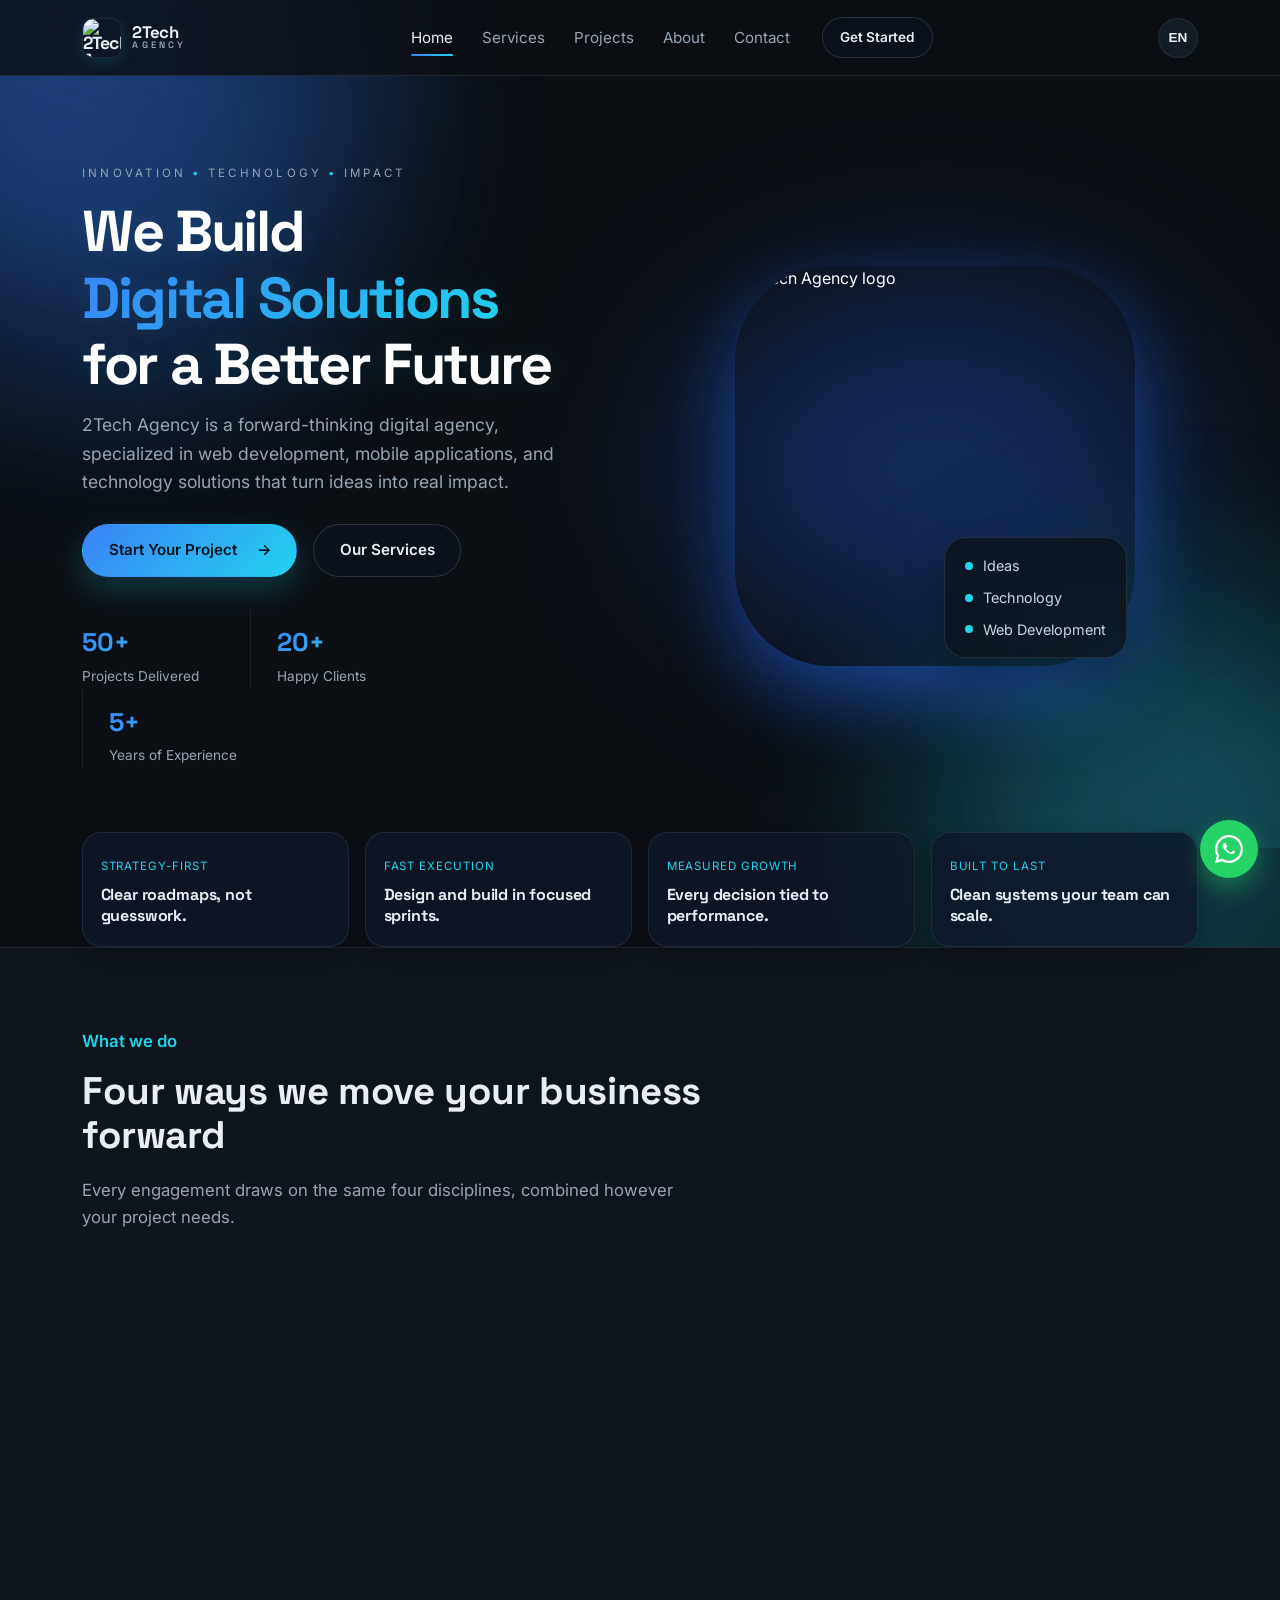
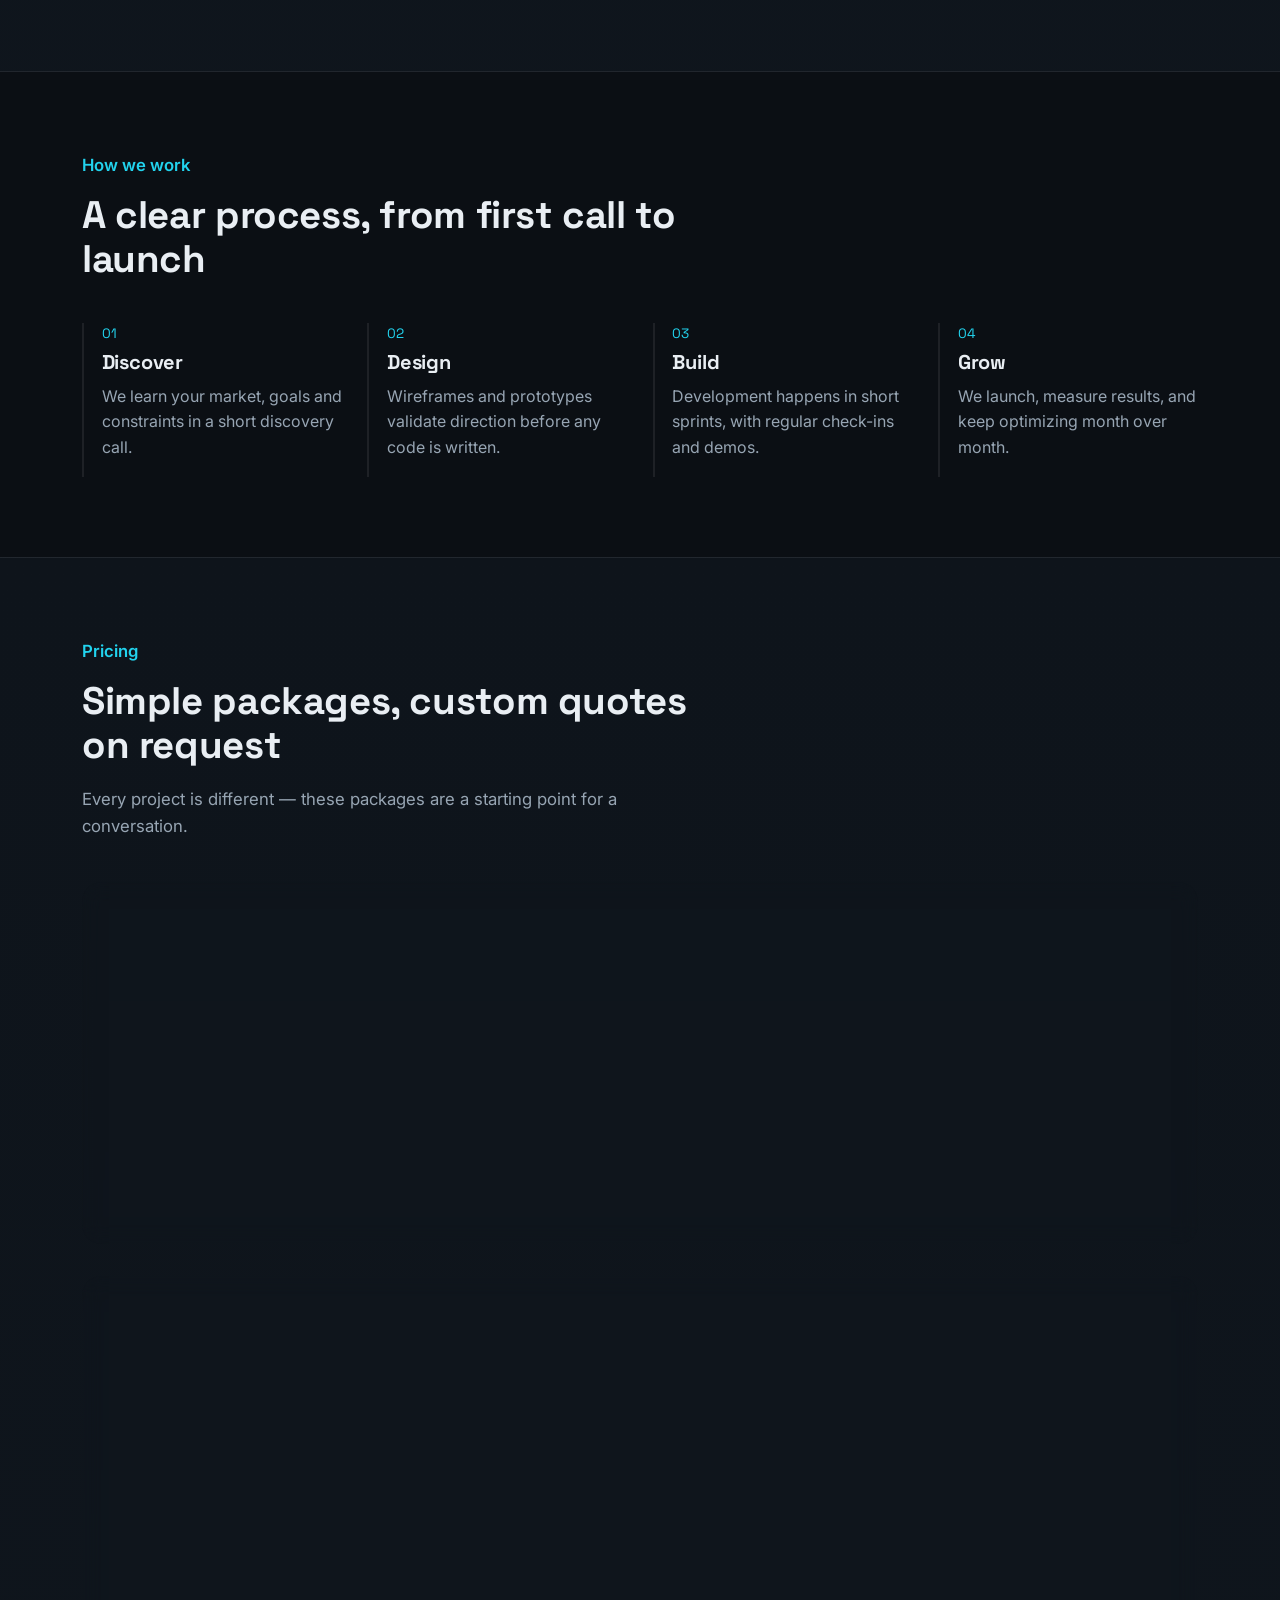
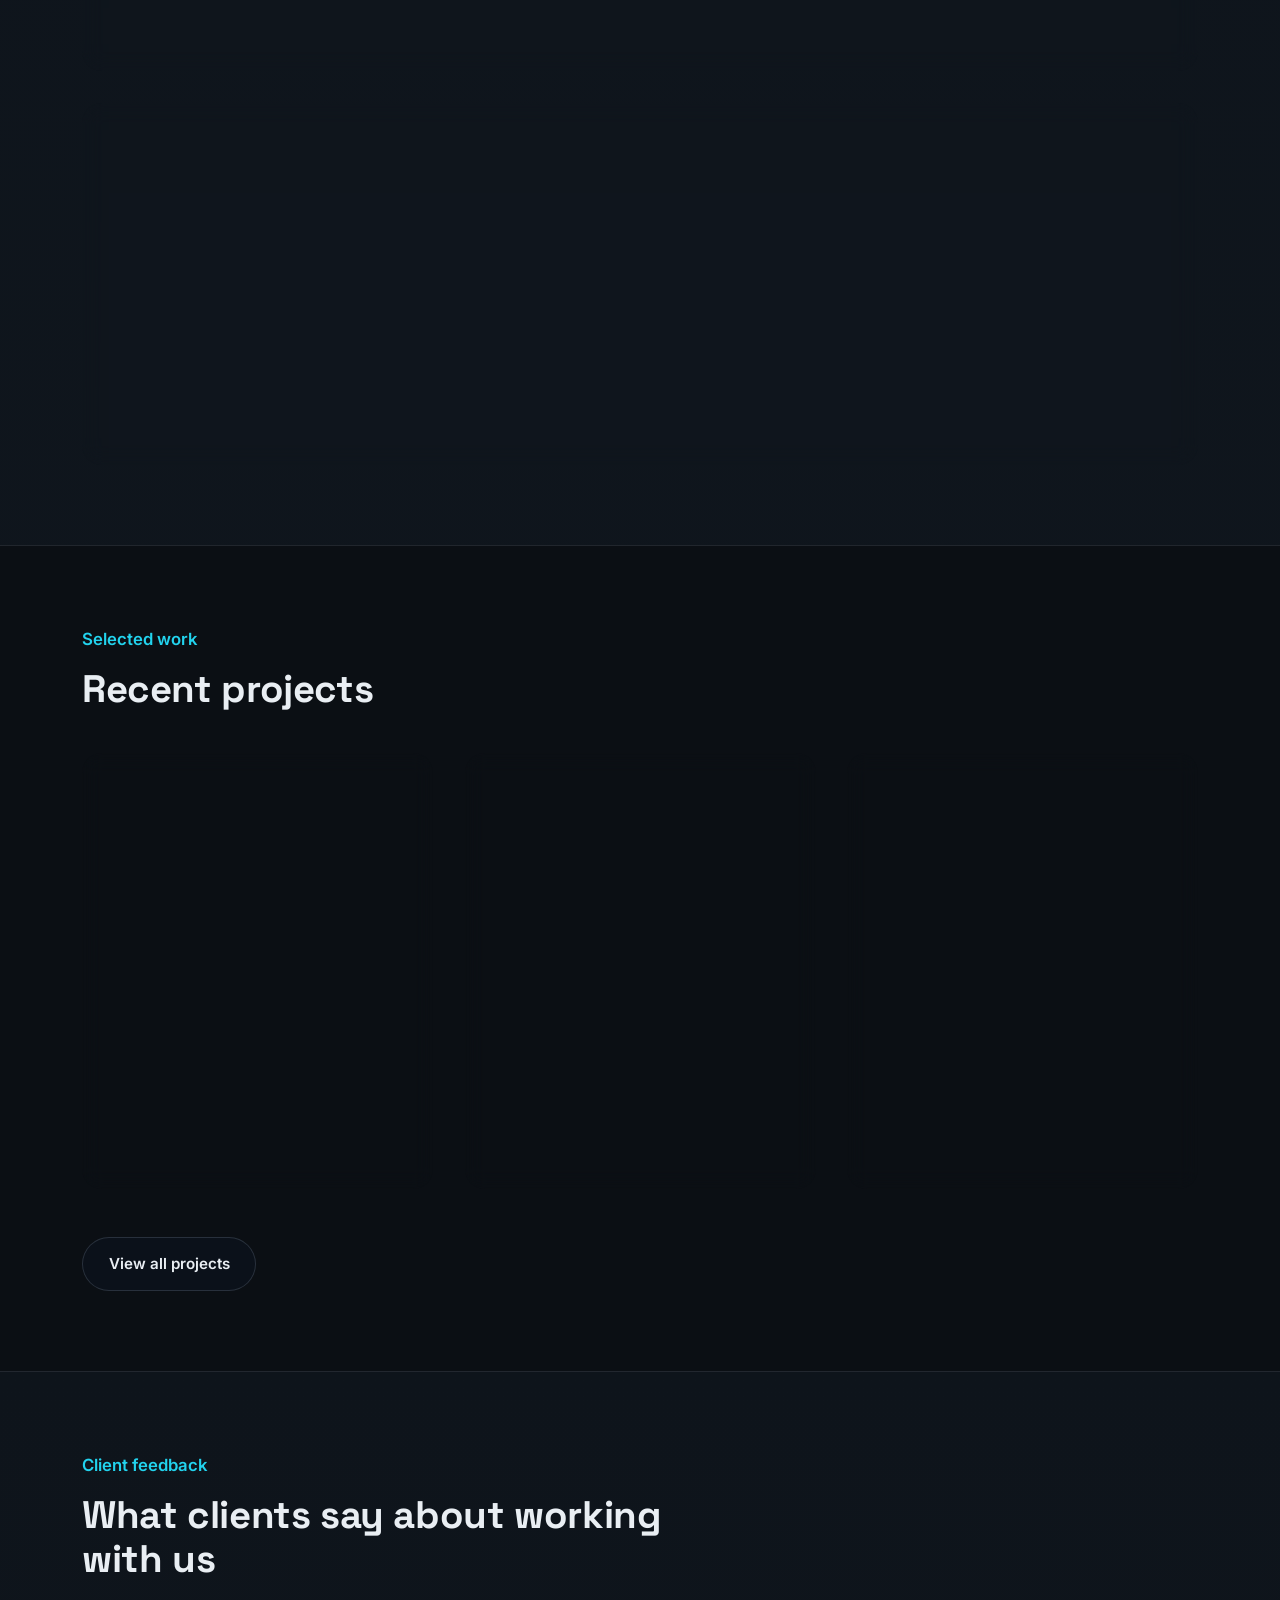
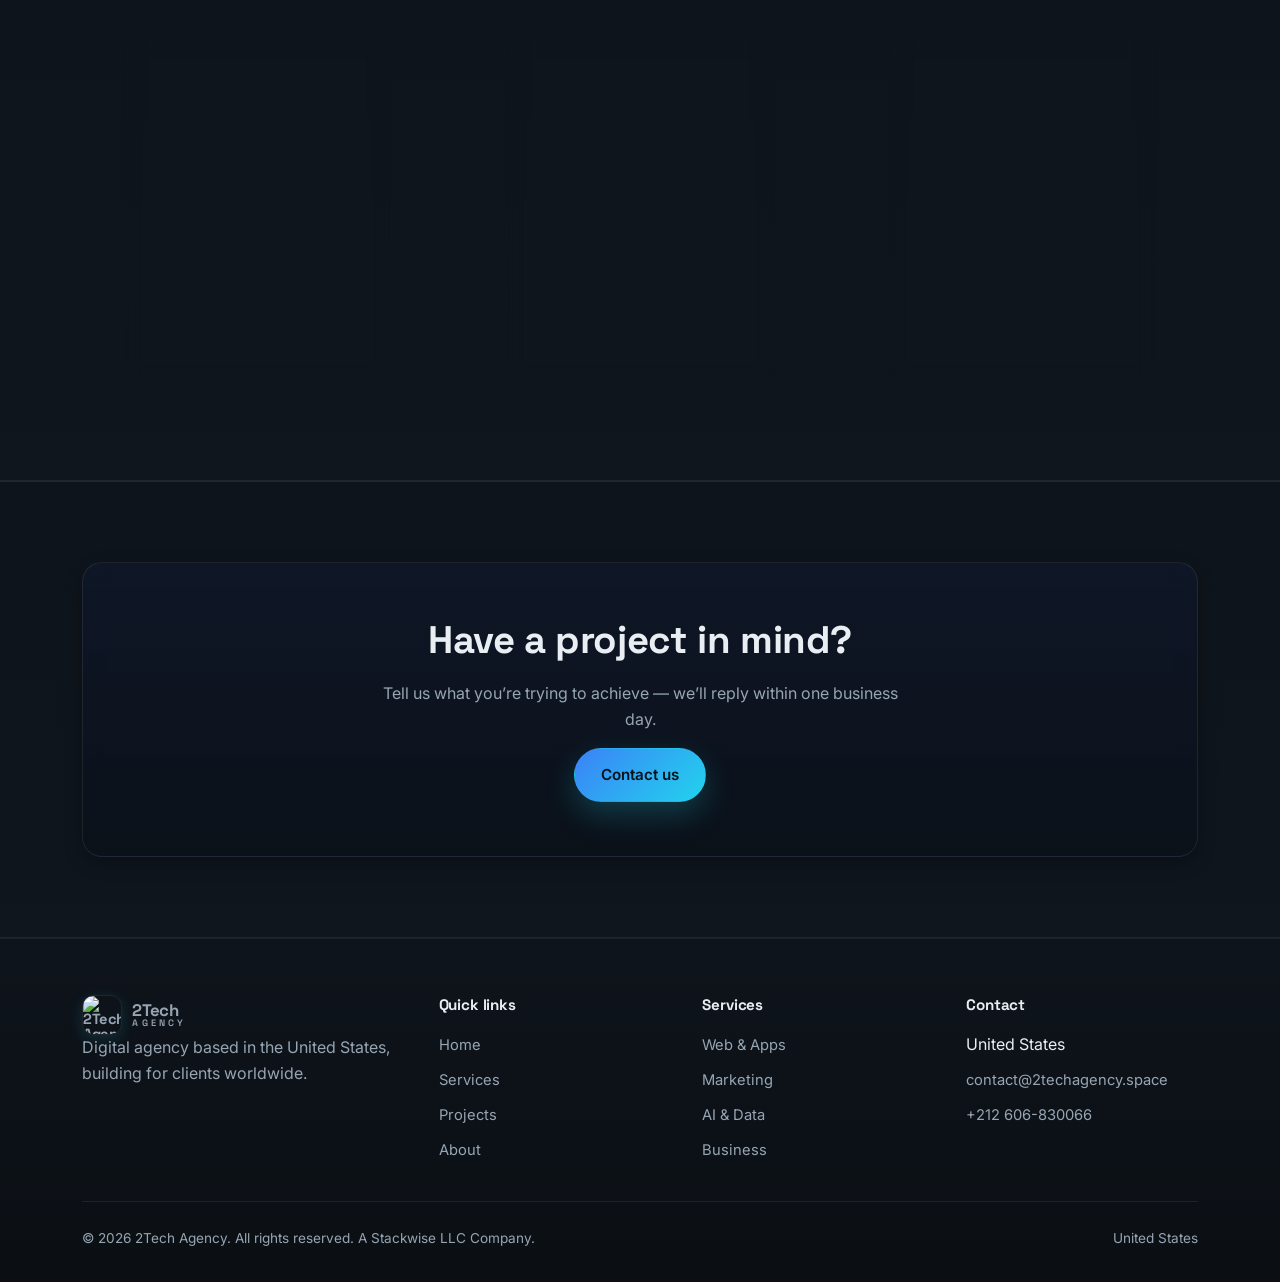
==== commit fb479699: "SEO optimization and hero section improvements" ====
--- a/index.html
+++ b/index.html
@@ -109,34 +109,28 @@
 
   <main id="main">
     <!-- ================= HERO ================= -->
-    <section class="hero relative overflow-hidden bg-slate-950 text-white px-4 py-8 md:px-8 md:py-16">
+    <section class="hero">
       <!-- ambient glows -->
-      <div
-        class="absolute -top-40 -left-40 w-[480px] h-[480px] rounded-full bg-blue-600/20 blur-[120px] pointer-events-none"
-        aria-hidden="true"></div>
-      <div
-        class="absolute -bottom-48 -right-32 w-[420px] h-[420px] rounded-full bg-cyan-500/10 blur-[120px] pointer-events-none"
-        aria-hidden="true"></div>
-
-      <div class="container relative">
-        <div class="grid grid-cols-1 lg:grid-cols-2 gap-8 md:gap-12 lg:gap-16 items-center">
+      <div class="hero-glow hero-glow-a" aria-hidden="true"></div>
+      <div class="hero-glow hero-glow-b" aria-hidden="true"></div>
+
+      <div class="container hero-inner">
+        <div class="hero-grid">
 
           <!-- Left: content -->
-          <div>
-            <p class="uppercase tracking-[0.28em] text-[0.72rem] sm:text-xs text-slate-400 mb-4 md:mb-6"
-              data-i18n-html="hero.eyebrow">Innovation <span class="text-cyan-400">•</span> Technology <span
-                class="text-cyan-400">•</span> Impact</p>
-            <h1 class="text-3xl sm:text-4xl md:text-5xl lg:text-6xl font-bold leading-[1.1] tracking-tight mb-4 md:mb-6"
-              data-i18n-html="hero.title">We Build<br /><span class="text-gradient">Digital Solutions</span><br />for a
+          <div class="hero-content">
+            <p class="hero-kicker" data-i18n-html="hero.eyebrow">Innovation <span class="text-cyan-400">•</span>
+              Technology <span class="text-cyan-400">•</span> Impact</p>
+            <h1 data-i18n-html="hero.title">We Build<br /><span class="text-gradient">Digital Solutions</span><br />for
+              a
               Better Future</h1>
-            <p class="text-slate-400 max-w-xl text-base sm:text-lg leading-relaxed mb-6 md:mb-8" data-i18n="hero.lead">
+            <p class="hero-lead" data-i18n="hero.lead">
               2Tech Agency is a forward-thinking digital agency, specialized in web development, mobile applications,
               and technology solutions that turn ideas into real impact.</p>
-            <div class="cta-row flex flex-col sm:flex-row gap-3 sm:gap-4">
-              <a class="btn btn-primary w-full sm:w-auto text-center" href="contact.html"><span
-                  data-i18n="hero.ctaPrimary">Start Your Project</span>&nbsp;<span aria-hidden="true">→</span></a>
-              <a class="btn btn-outline w-full sm:w-auto text-center" href="services.html"
-                data-i18n="hero.ctaSecondary">Our Services</a>
+            <div class="cta-row">
+              <a class="btn btn-primary" href="contact.html"><span data-i18n="hero.ctaPrimary">Start Your
+                  Project</span>&nbsp;<span aria-hidden="true">→</span></a>
+              <a class="btn btn-outline" href="services.html" data-i18n="hero.ctaSecondary">Our Services</a>
             </div>
             <div class="hero-stats">
               <div class="hero-stat"><strong data-i18n="hero.stat1n">50+</strong><span data-i18n="hero.stat1l">Projects
@@ -149,21 +143,21 @@
           </div>
 
           <!-- Right: visual -->
-          <div class="relative flex items-center justify-center py-6 lg:py-10">
-            <div class="absolute w-[380px] h-[380px] rounded-full bg-blue-600/30 blur-[110px] pointer-events-none"
-              aria-hidden="true"></div>
-            <img src="assets/icon-app.png" alt="2Tech Agency logo" width="352" height="352" fetchpriority="high"
-              class="float-anim relative w-60 sm:w-72 lg:w-[22rem] rounded-[24%] shadow-[0_30px_70px_rgba(37,99,235,0.5)]" />
-            <div
-              class="hero-feature-card absolute bottom-2 right-1 sm:right-4 lg:right-2 rounded-2xl border border-white/10 bg-slate-900/60 backdrop-blur-md px-5 py-4 shadow-2xl">
-              <ul class="flex flex-col gap-1.5 text-sm text-slate-300">
-                <li class="flex items-center gap-2"><span class="w-1.5 h-1.5 rounded-full bg-cyan-400 shrink-0"
-                    aria-hidden="true"></span><span data-i18n="hero.side1">Ideas</span></li>
-                <li class="flex items-center gap-2"><span class="w-1.5 h-1.5 rounded-full bg-cyan-400 shrink-0"
-                    aria-hidden="true"></span><span data-i18n="hero.side2">Technology</span></li>
-                <li class="flex items-center gap-2"><span class="w-1.5 h-1.5 rounded-full bg-cyan-400 shrink-0"
-                    aria-hidden="true"></span><span data-i18n="hero.side3">Web Development</span></li>
-              </ul>
+          <div class="hero-visual">
+            <div class="hero-logo-wrap">
+              <div class="hero-logo-glow" aria-hidden="true"></div>
+              <img src="assets/icon-app.png" alt="2Tech Agency logo" width="352" height="352" fetchpriority="high"
+                class="hero-logo float-anim" />
+              <div class="hero-feature-card">
+                <ul>
+                  <li><span class="hero-feature-dot" aria-hidden="true"></span><span data-i18n="hero.side1">Ideas</span>
+                  </li>
+                  <li><span class="hero-feature-dot" aria-hidden="true"></span><span
+                      data-i18n="hero.side2">Technology</span></li>
+                  <li><span class="hero-feature-dot" aria-hidden="true"></span><span data-i18n="hero.side3">Web
+                      Development</span></li>
+                </ul>
+              </div>
             </div>
           </div>
 
--- a/css/style.css
+++ b/css/style.css
@@ -273,64 +273,103 @@
   grid-template-columns: 1fr;
 }
 
-/* Homepage layout fallback for the static build; no runtime utility framework is required. */
-.hero.relative {
-  position: relative;
-}
-
-.hero.overflow-hidden {
+/* ---------- Hero (mobile-first, dedicated classes) ---------- */
+.hero {
+  position: relative;
   overflow: hidden;
-}
-
-.hero>.absolute,
-.hero .absolute {
+  color: #fff;
+}
+
+.hero-glow {
   position: absolute;
-}
-
-.hero .relative {
-  position: relative;
-}
-
-.hero>.container>.grid {
+  z-index: 0;
+  border-radius: 50%;
+  pointer-events: none;
+  filter: blur(110px);
+}
+
+.hero-glow-a {
+  top: -9rem;
+  left: -9rem;
+  width: 26rem;
+  height: 26rem;
+  background: rgba(37, 99, 235, 0.22);
+}
+
+.hero-glow-b {
+  bottom: -10rem;
+  right: -7rem;
+  width: 24rem;
+  height: 24rem;
+  background: rgba(34, 211, 238, 0.14);
+}
+
+.hero-inner {
+  position: relative;
+  z-index: 1;
+}
+
+.hero-grid {
+  display: grid;
   grid-template-columns: 1fr;
-  gap: 2rem;
-  align-items: center;
-}
-
-.hero .flex {
-  display: flex;
-}
-
-.hero .items-center {
-  align-items: center;
-}
-
-.hero .justify-center {
+  align-items: center;
+  gap: 2.5rem;
+}
+
+.hero-kicker {
+  text-transform: uppercase;
+  letter-spacing: 0.28em;
+  font-size: 0.72rem;
+  color: var(--text-muted);
+  margin: 0 0 1rem;
+}
+
+.text-cyan-400 {
+  color: var(--accent);
+}
+
+.hero-lead {
+  margin-bottom: 1.75rem;
+}
+
+.hero-visual {
+  display: flex;
   justify-content: center;
-}
-
-.hero .text-white {
-  color: #fff;
-}
-
-.hero img {
+  padding: 1.5rem 0;
+}
+
+.hero-logo-wrap {
+  position: relative;
   width: 15rem;
+  max-width: 100%;
+}
+
+.hero-logo-glow {
+  position: absolute;
+  inset: 10% -10%;
+  z-index: 0;
+  border-radius: 50%;
+  background: rgba(37, 99, 235, 0.35);
+  filter: blur(90px);
+  pointer-events: none;
+}
+
+.hero-logo {
+  position: relative;
+  z-index: 1;
+  display: block;
+  width: 100%;
   height: auto;
   border-radius: 24%;
-}
-
-.hero .shadow-2xl {
-  box-shadow: 0 24px 50px rgba(0, 0, 0, 0.32);
-}
-
-.hero .rounded-2xl {
-  border-radius: var(--radius);
-}
-
-.hero .hero-feature-card {
+  box-shadow: 0 30px 70px rgba(37, 99, 235, 0.5);
+}
+
+.hero-feature-card {
+  position: relative;
   z-index: 2;
-  right: 0.5rem;
-  bottom: 0.5rem;
+  width: 100%;
+  max-width: 15rem;
+  margin: 1.25rem auto 0;
   padding: 1rem 1.25rem;
   border: 1px solid rgba(255, 255, 255, 0.1);
   border-radius: var(--radius-lg);
@@ -340,21 +379,21 @@
   backdrop-filter: blur(16px);
 }
 
-.hero .hero-feature-card ul {
+.hero-feature-card ul {
   display: flex;
   flex-direction: column;
   gap: 0.55rem;
   color: #cbd5e1;
-  font-size: 1rem;
-}
-
-.hero .hero-feature-card li {
+  font-size: 0.9rem;
+}
+
+.hero-feature-card li {
   display: flex;
   align-items: center;
   gap: 0.65rem;
 }
 
-.hero .hero-feature-card li>span:first-child {
+.hero-feature-dot {
   width: 0.5rem;
   height: 0.5rem;
   flex: 0 0 0.5rem;
@@ -363,23 +402,41 @@
 }
 
 @media (min-width: 640px) {
-  .hero>.container>.grid {
+  .hero-grid {
     gap: 3rem;
   }
 
-  .hero img {
-    width: 25rem;
+  .hero-logo-wrap {
+    width: 18rem;
+  }
+
+  .hero-feature-card {
+    max-width: 18rem;
   }
 }
 
 @media (min-width: 1024px) {
-  .hero>.container>.grid {
+  .hero-grid {
     grid-template-columns: repeat(2, minmax(0, 1fr));
     gap: 4rem;
   }
 
-  .hero img {
+  .hero-visual {
+    padding: 2.5rem 0;
+  }
+
+  .hero-logo-wrap {
     width: 25rem;
+  }
+
+  .hero-feature-card {
+    position: absolute;
+    right: 0.5rem;
+    bottom: 0.5rem;
+    left: auto;
+    width: auto;
+    max-width: none;
+    margin: 0;
   }
 }
 
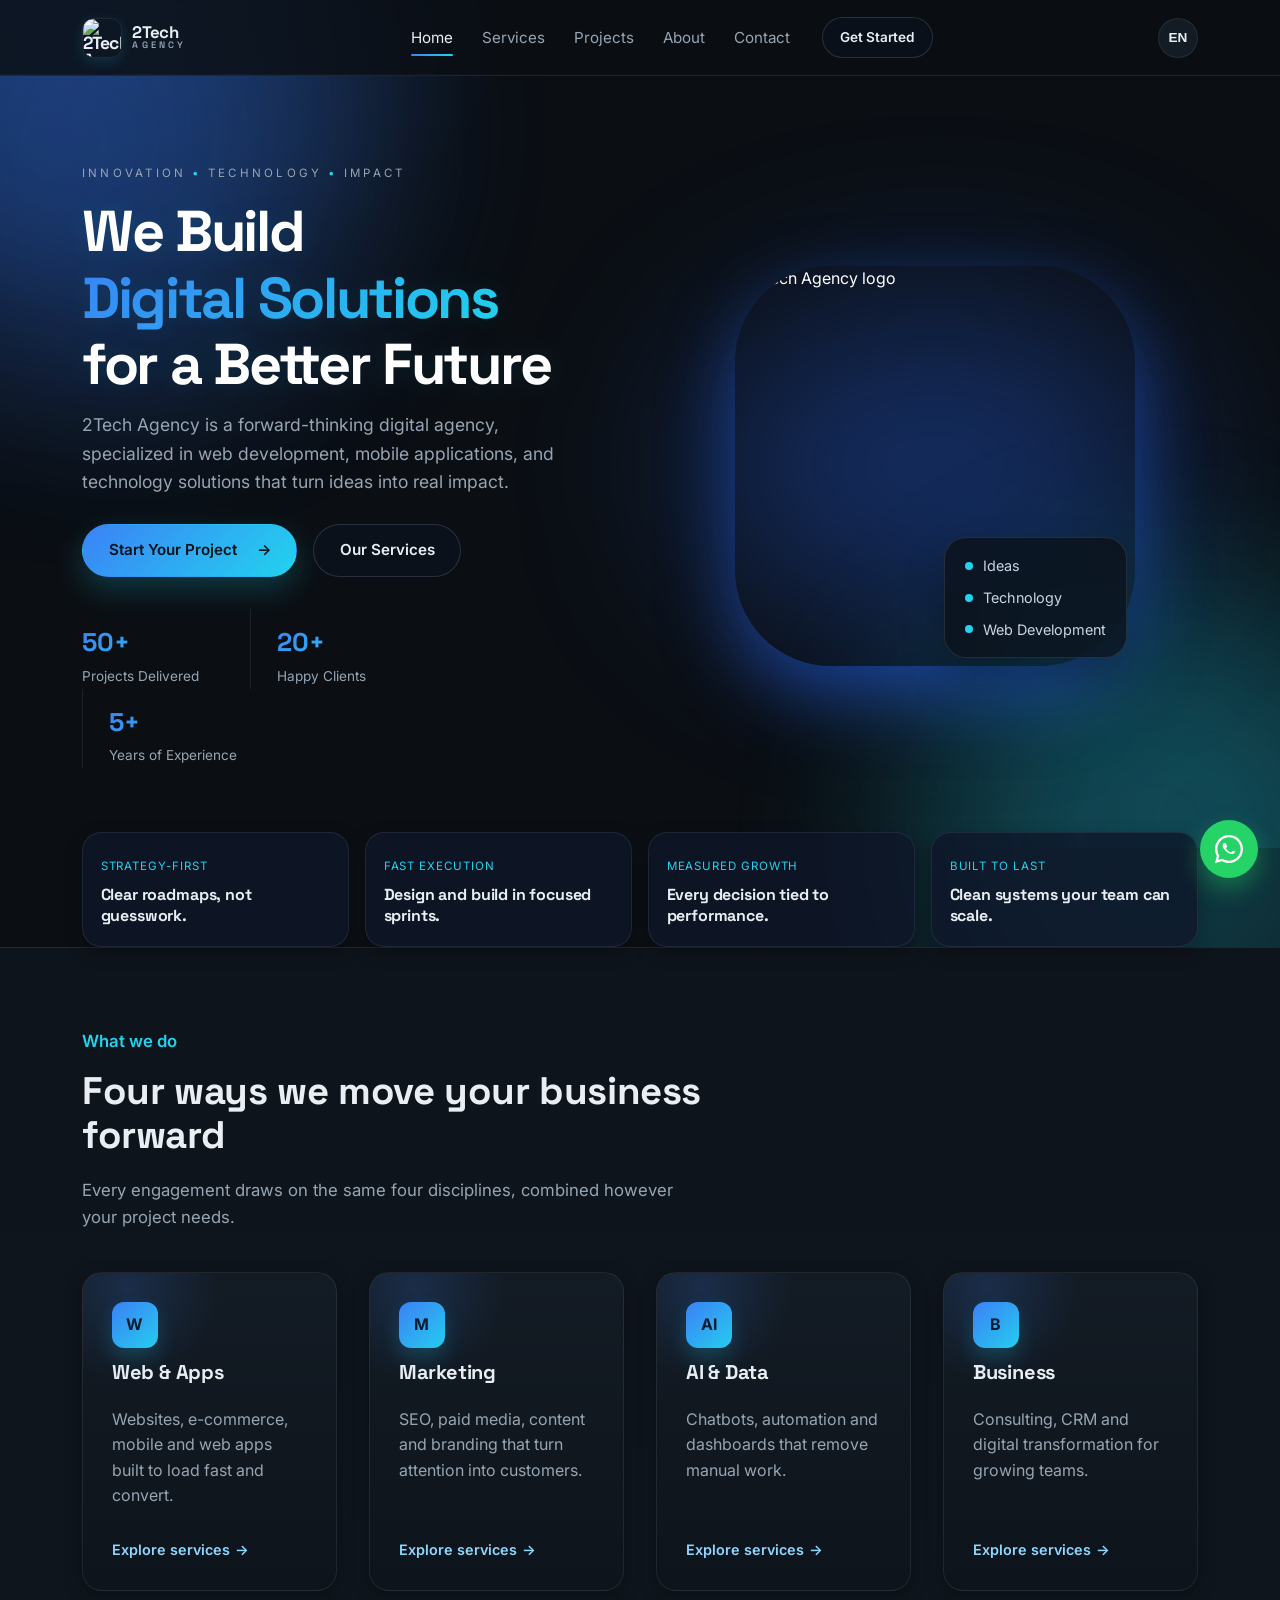
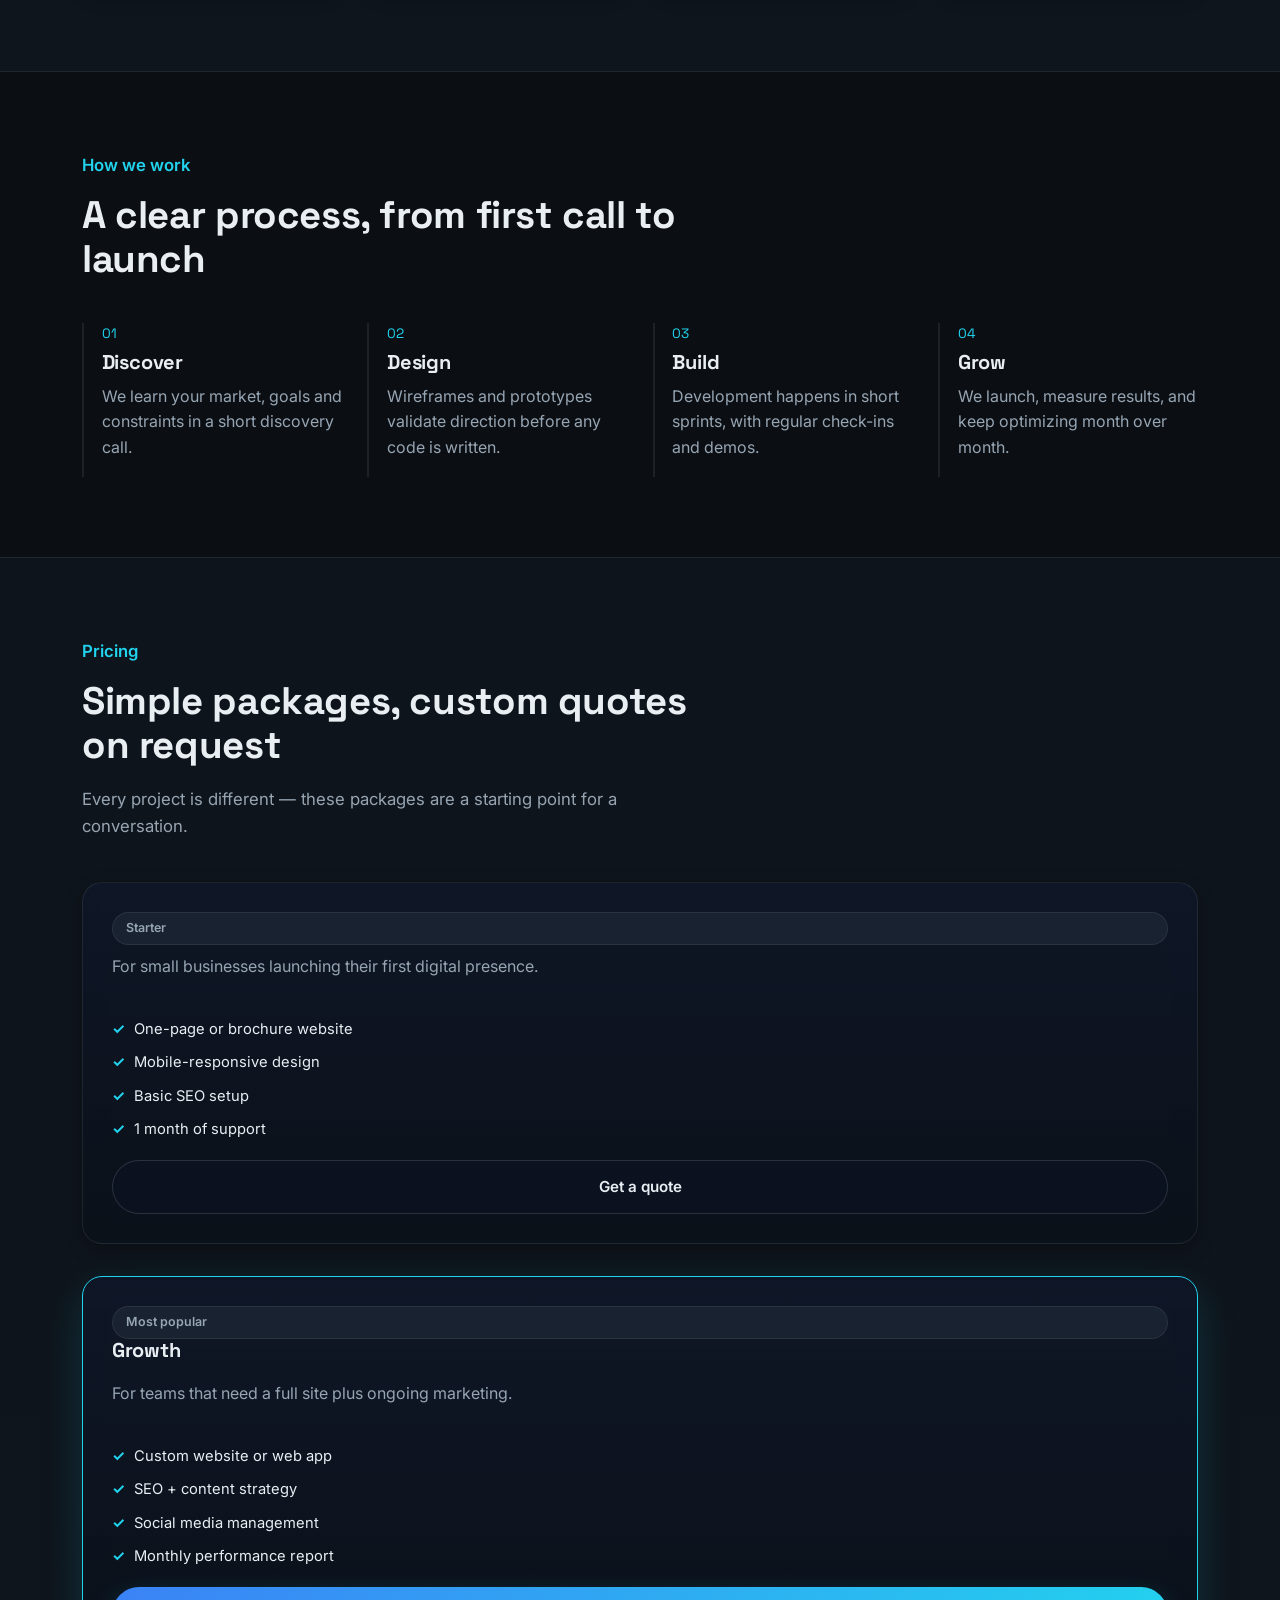
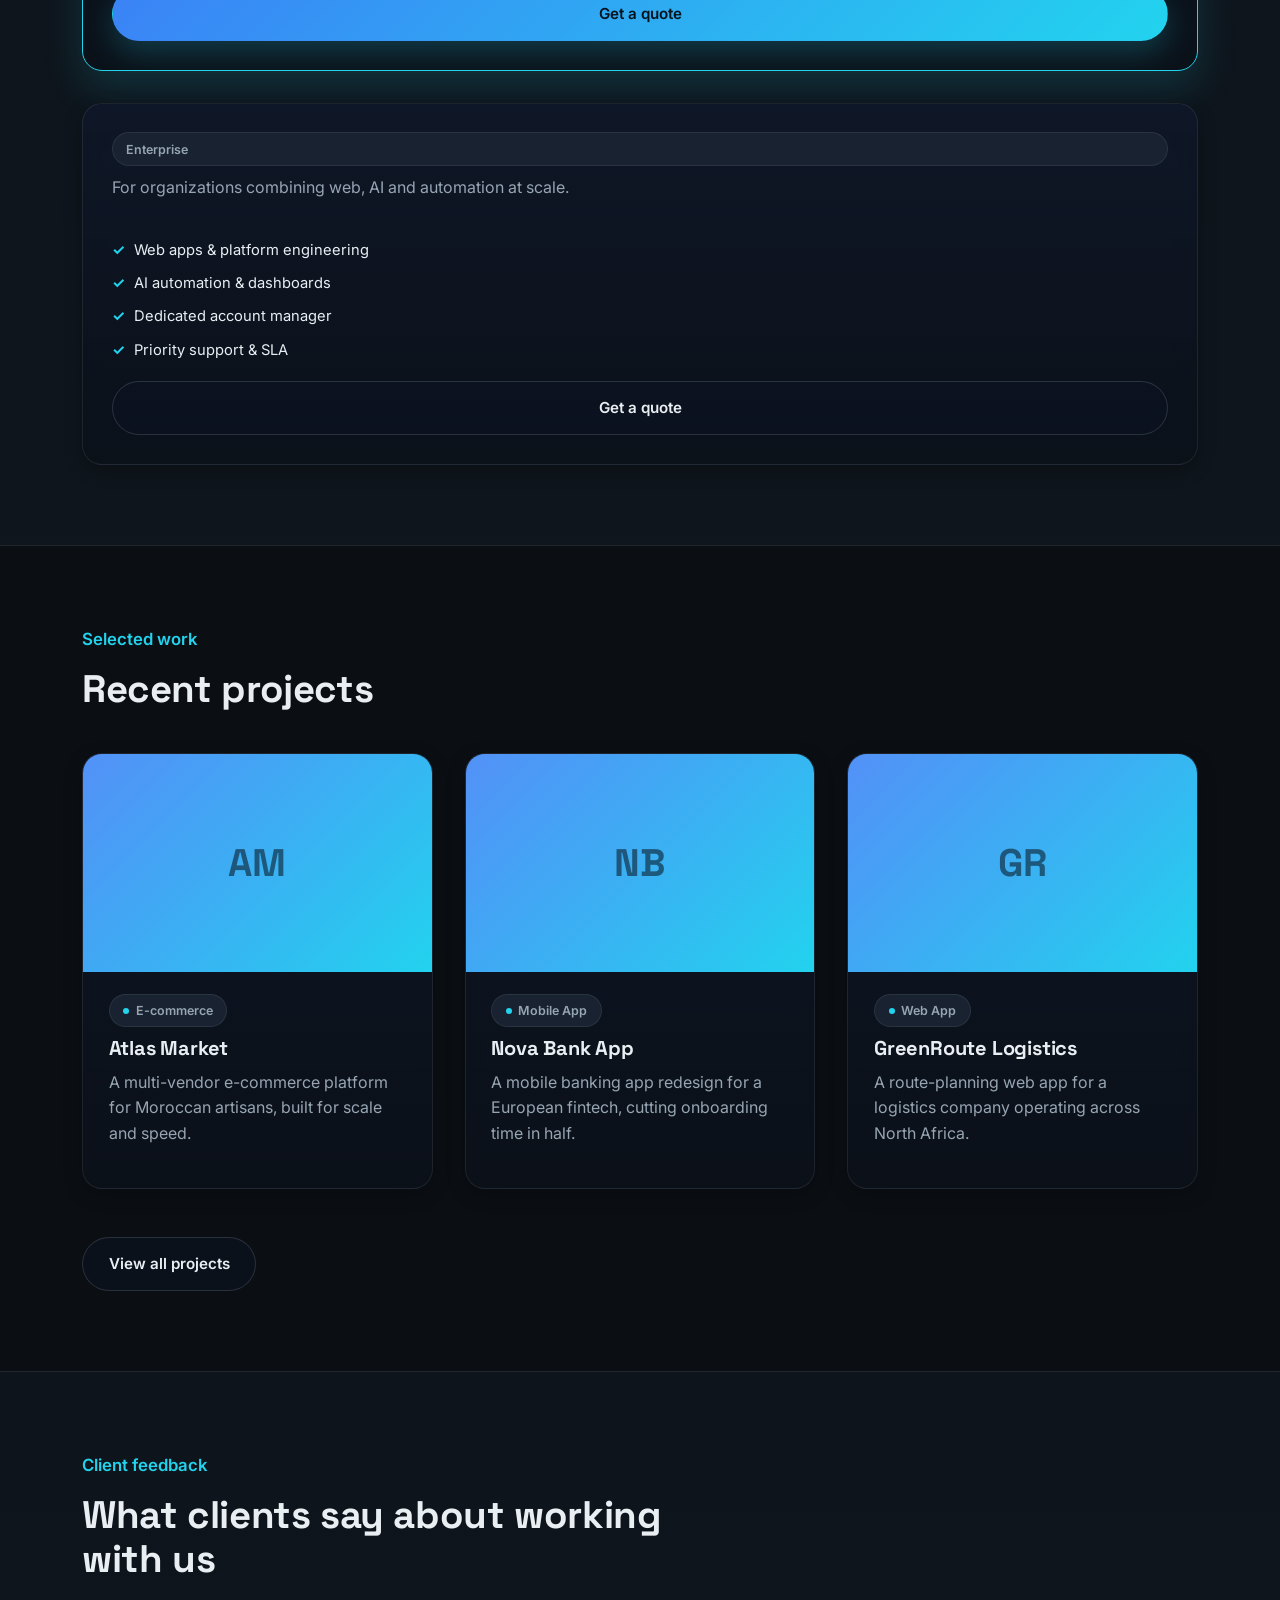
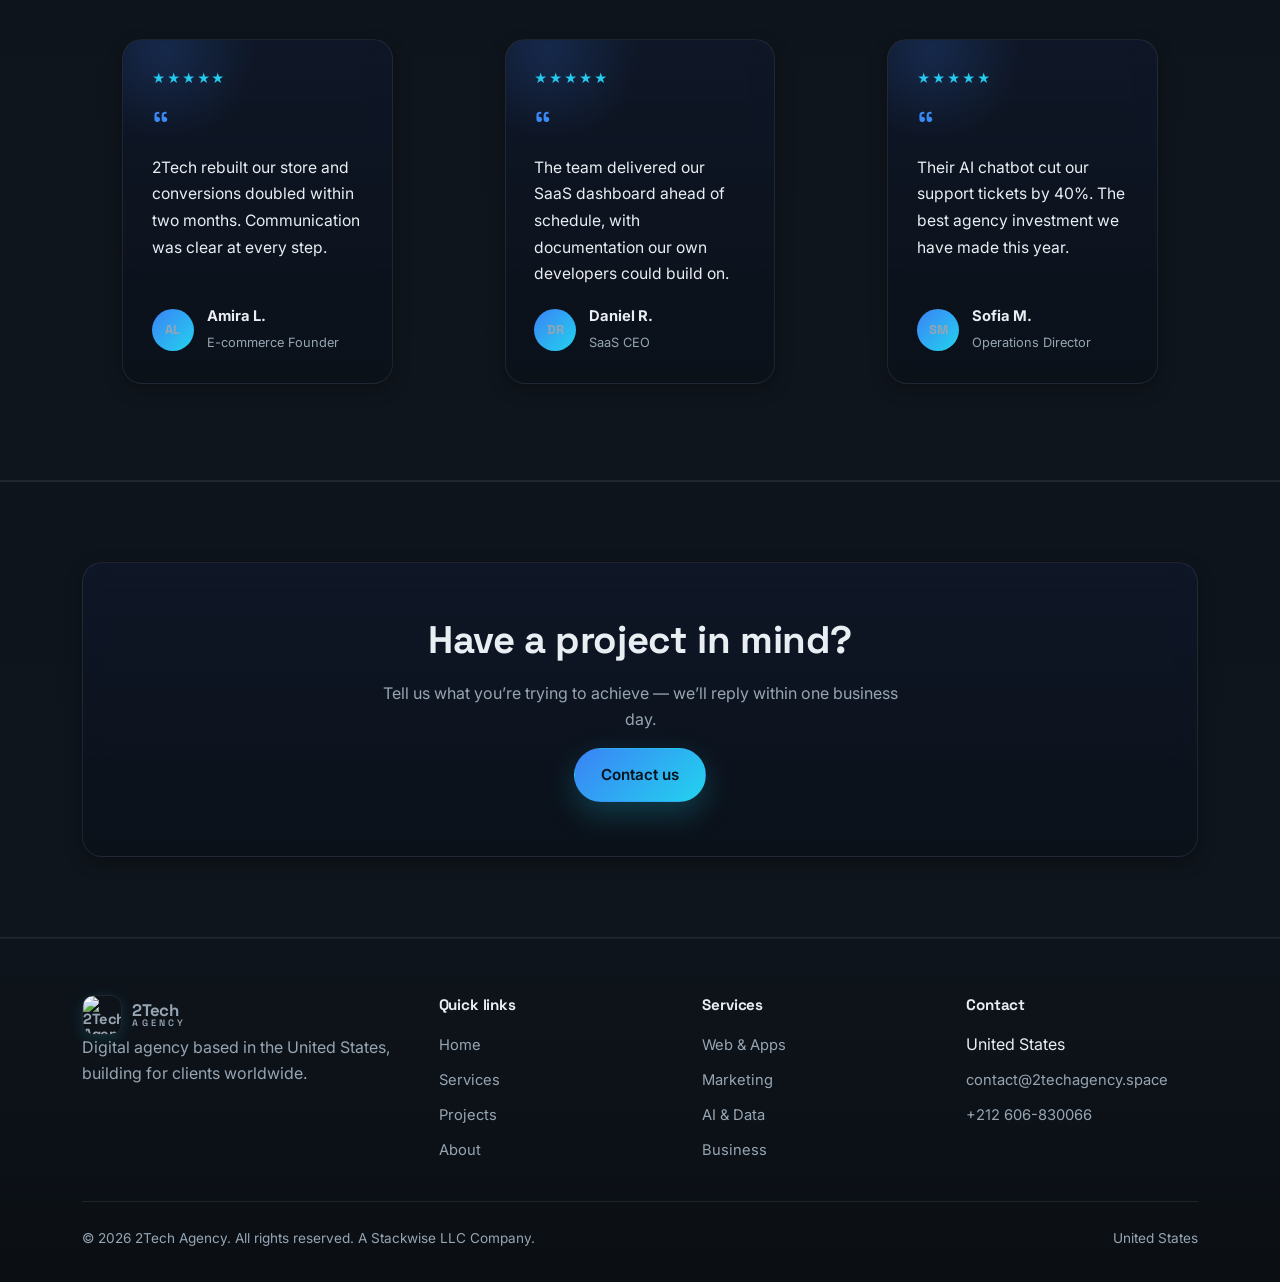
==== commit a2fdf3e5: "Optimize LCP and FCP: Add caching and defer JS" ====
--- a/index.html
+++ b/index.html
@@ -26,7 +26,7 @@
   <link rel="preconnect" href="https://fonts.googleapis.com" />
   <link rel="preconnect" href="https://fonts.gstatic.com" crossorigin />
   <link rel="stylesheet"
-    href="https://fonts.googleapis.com/css2?family=Space+Grotesk:wght@500;600;700&family=Inter:wght@400;500;600;700&display=swap" />
+    href="https://fonts.googleapis.com/css2?family=Space+Grotesk:wght@500;600;700&amp;family=Inter:wght@400;500;600;700&amp;display=swap" />
   <link rel="stylesheet" href="css/style.css" />
   <script type="application/ld+json">
   {
@@ -439,7 +439,7 @@
     </svg>
   </a>
 
-  <script src="js/main.js"></script>
+  <script src="js/main.js" defer></script>
 </body>
 
 </html>
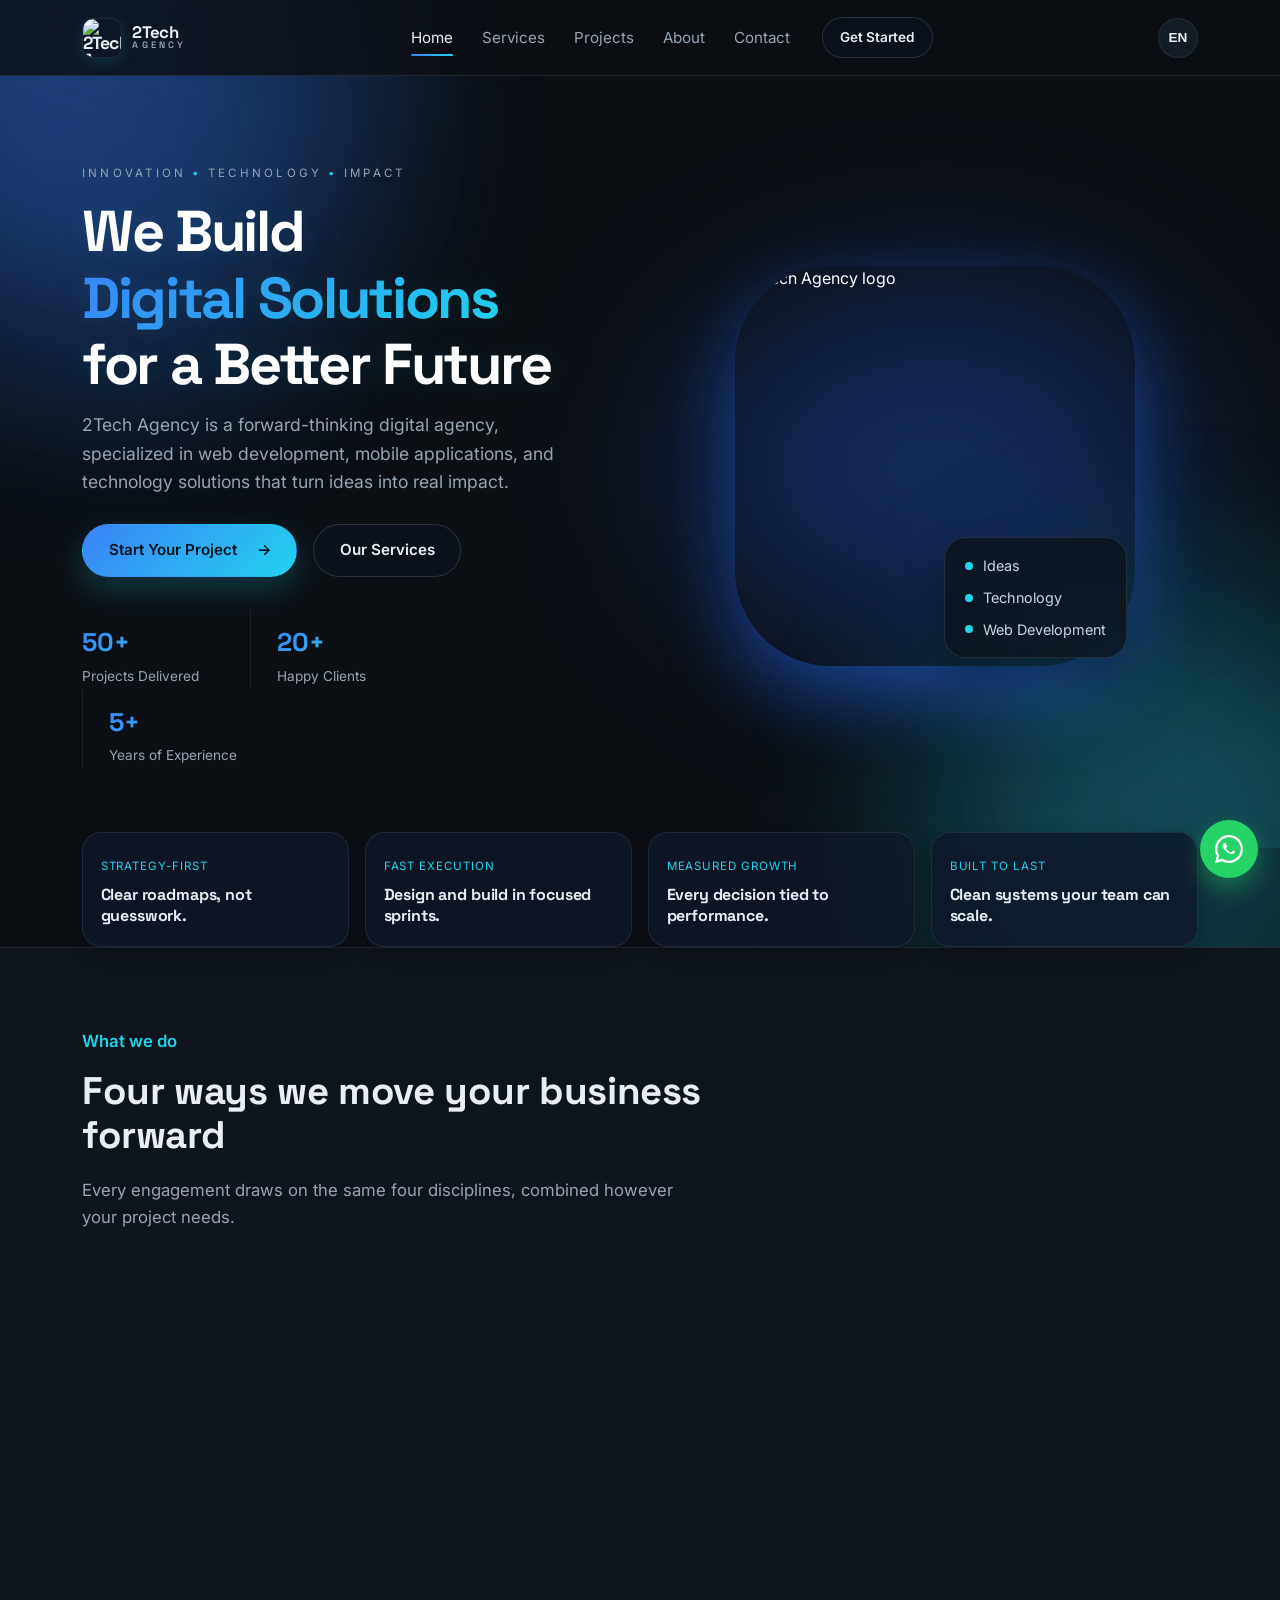
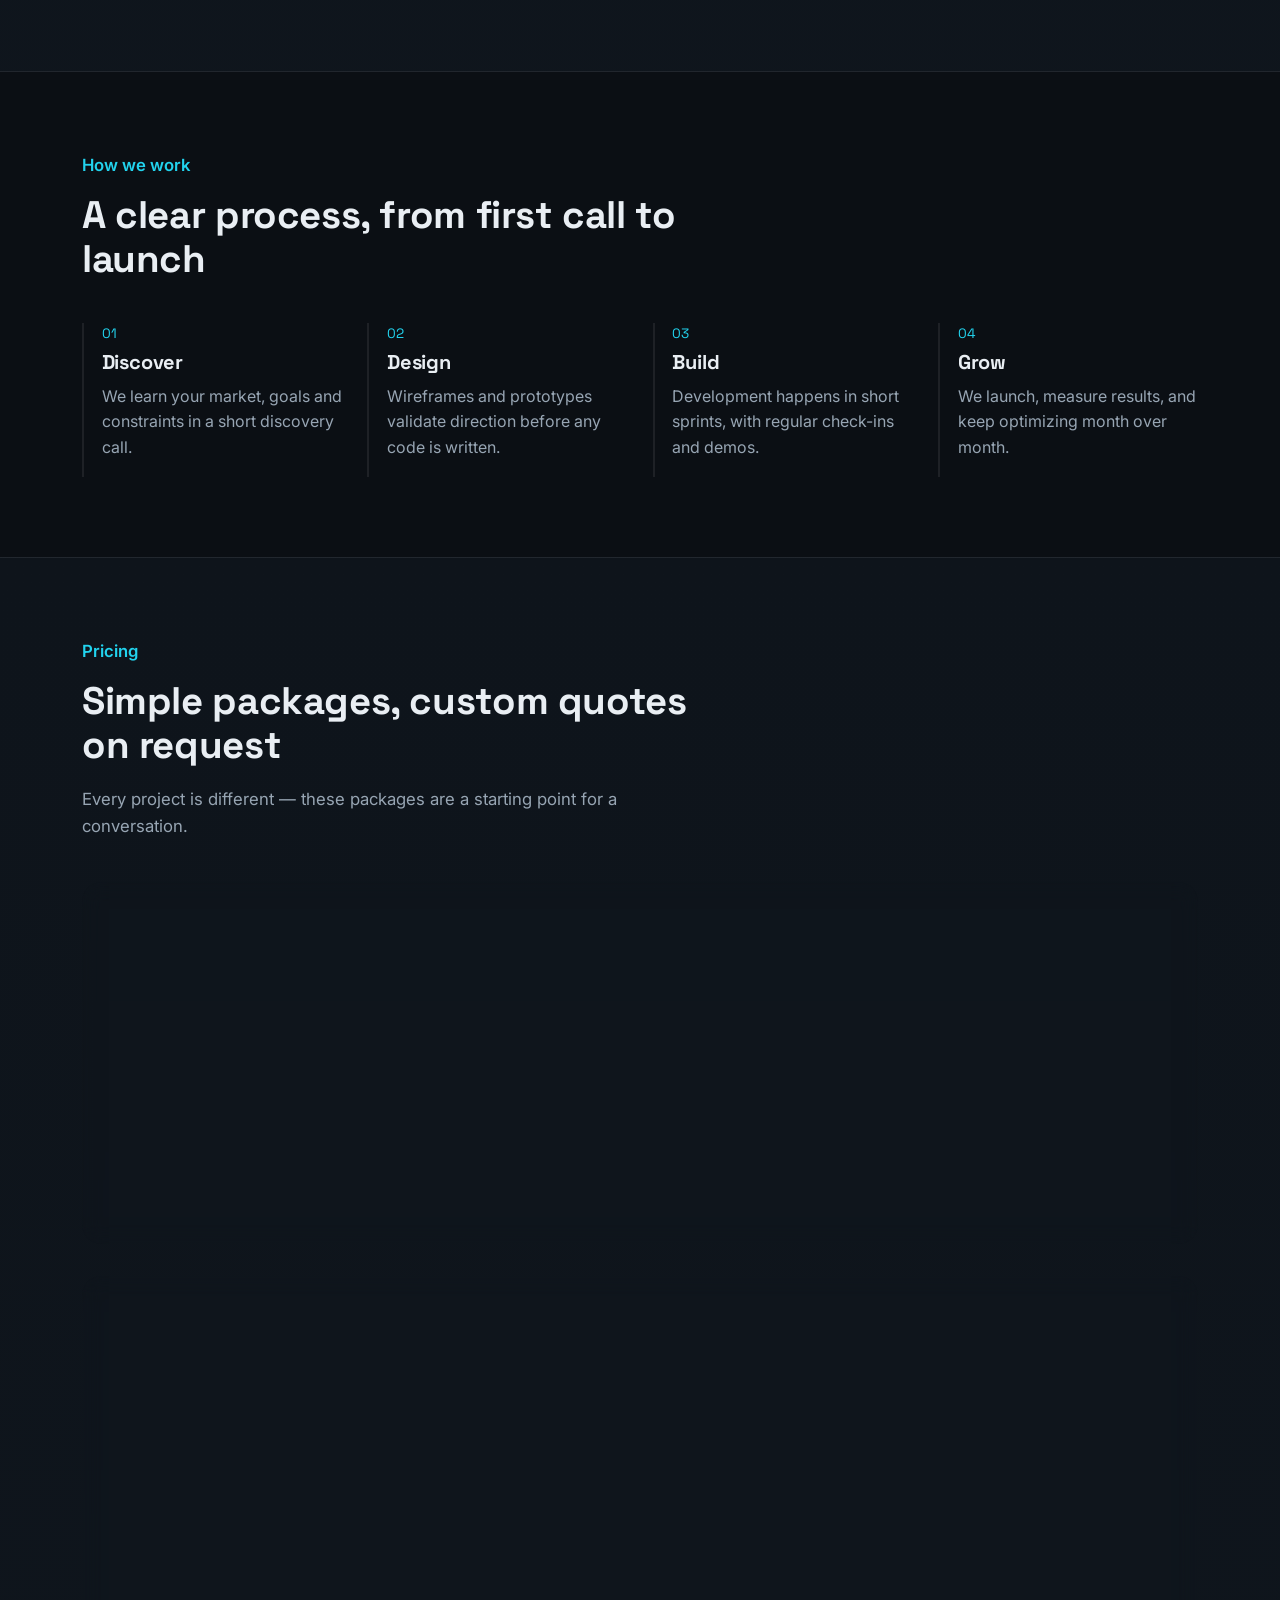
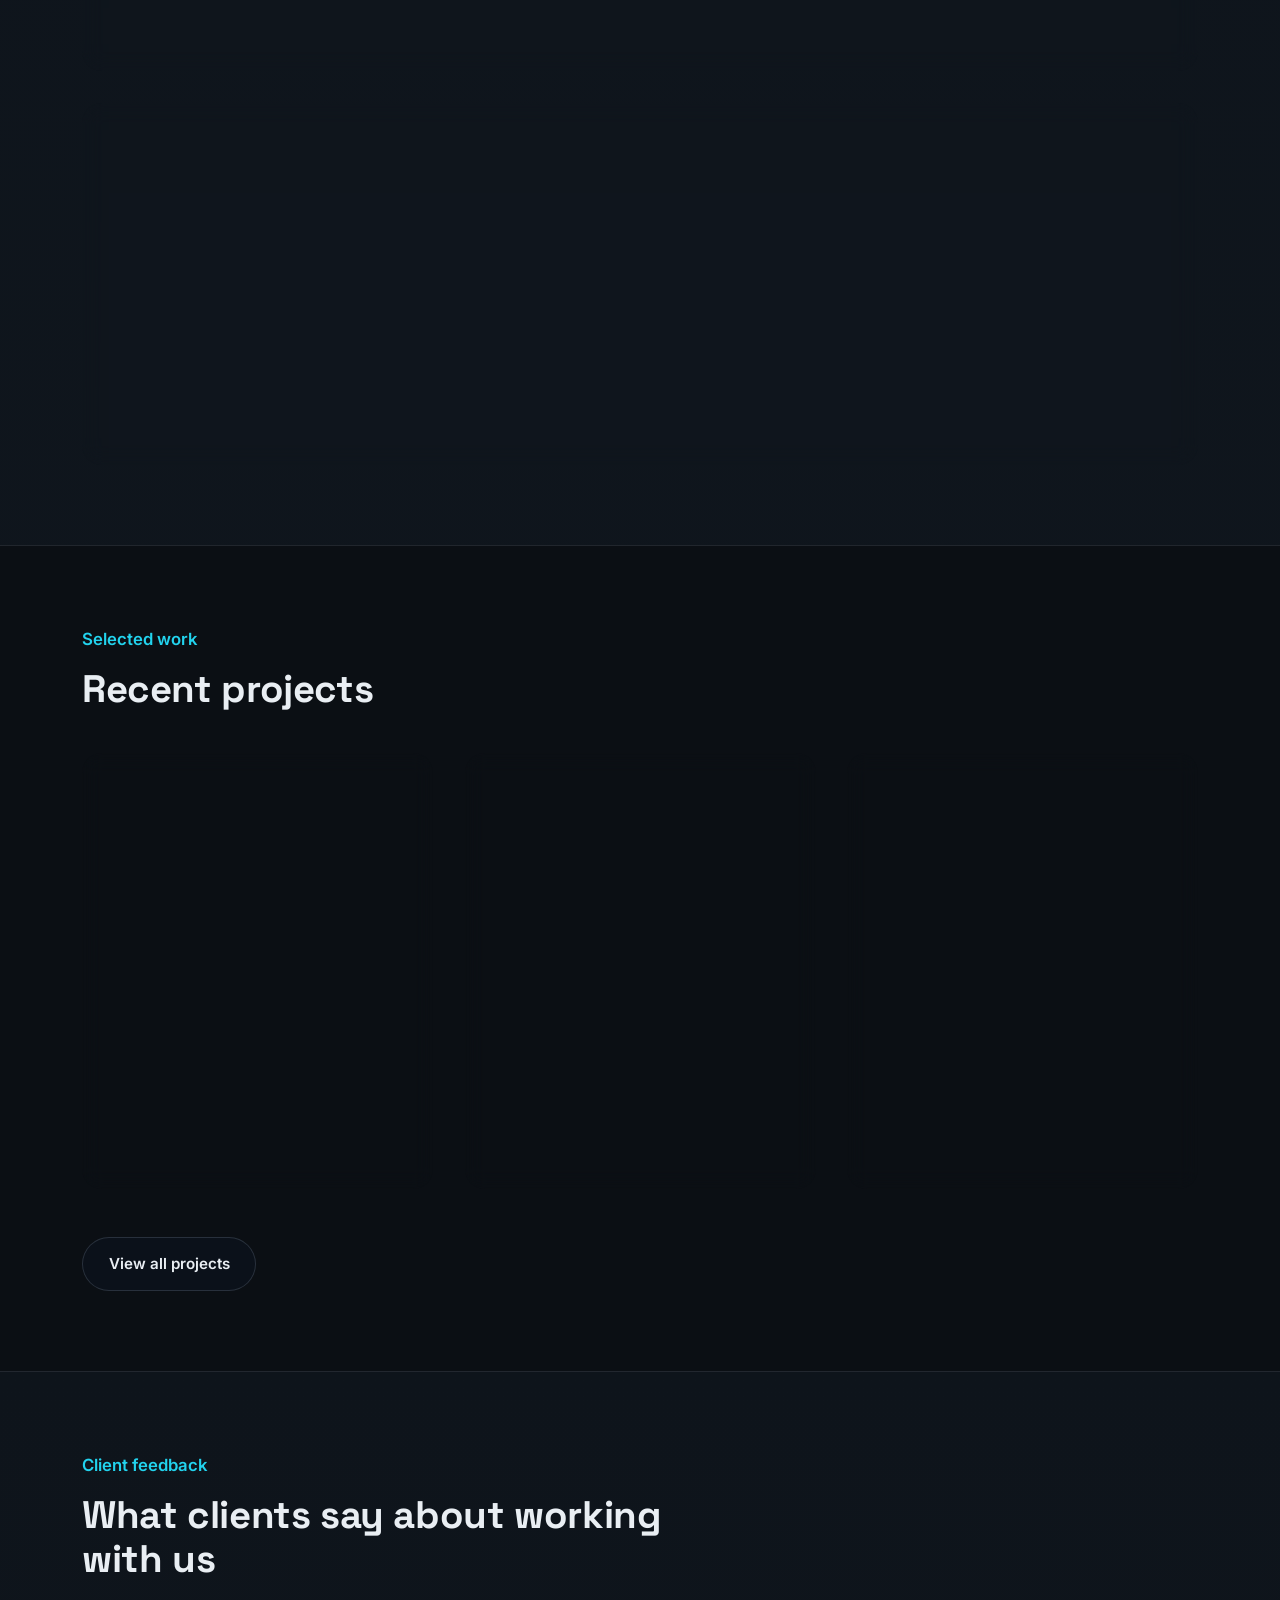
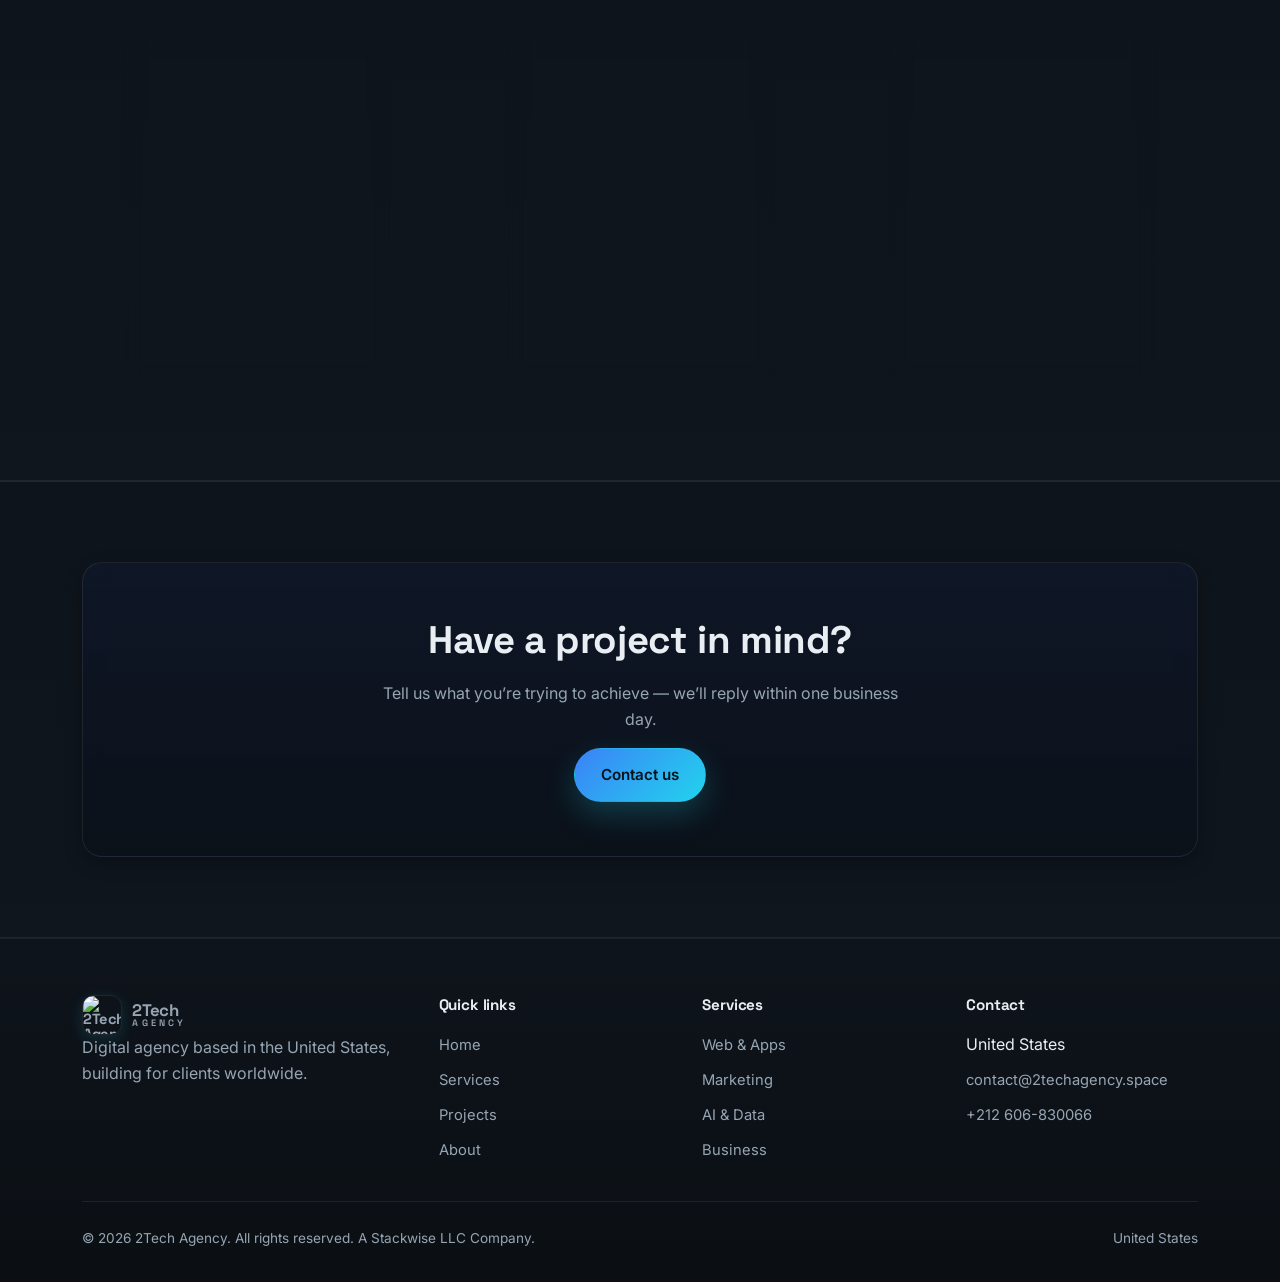
==== commit 53782ab7: "Add second Facebook domain verification meta tag Co-authored-by: Copilot <223556219+Copilot@users.no" ====
--- a/index.html
+++ b/index.html
@@ -75,7 +75,9 @@
     ]
   }
   </script>
-</head>
+  <meta name="facebook-domain-verification" content="edf0ga8memcp887dz31m87k266tex9" />
+    <meta name="facebook-domain-verification" content="efsvfok0kut920gavu11jxdjcgb3ua" />
+  </head>
 
 <body>
   <a class="skip-link" href="#main">Skip to content</a>
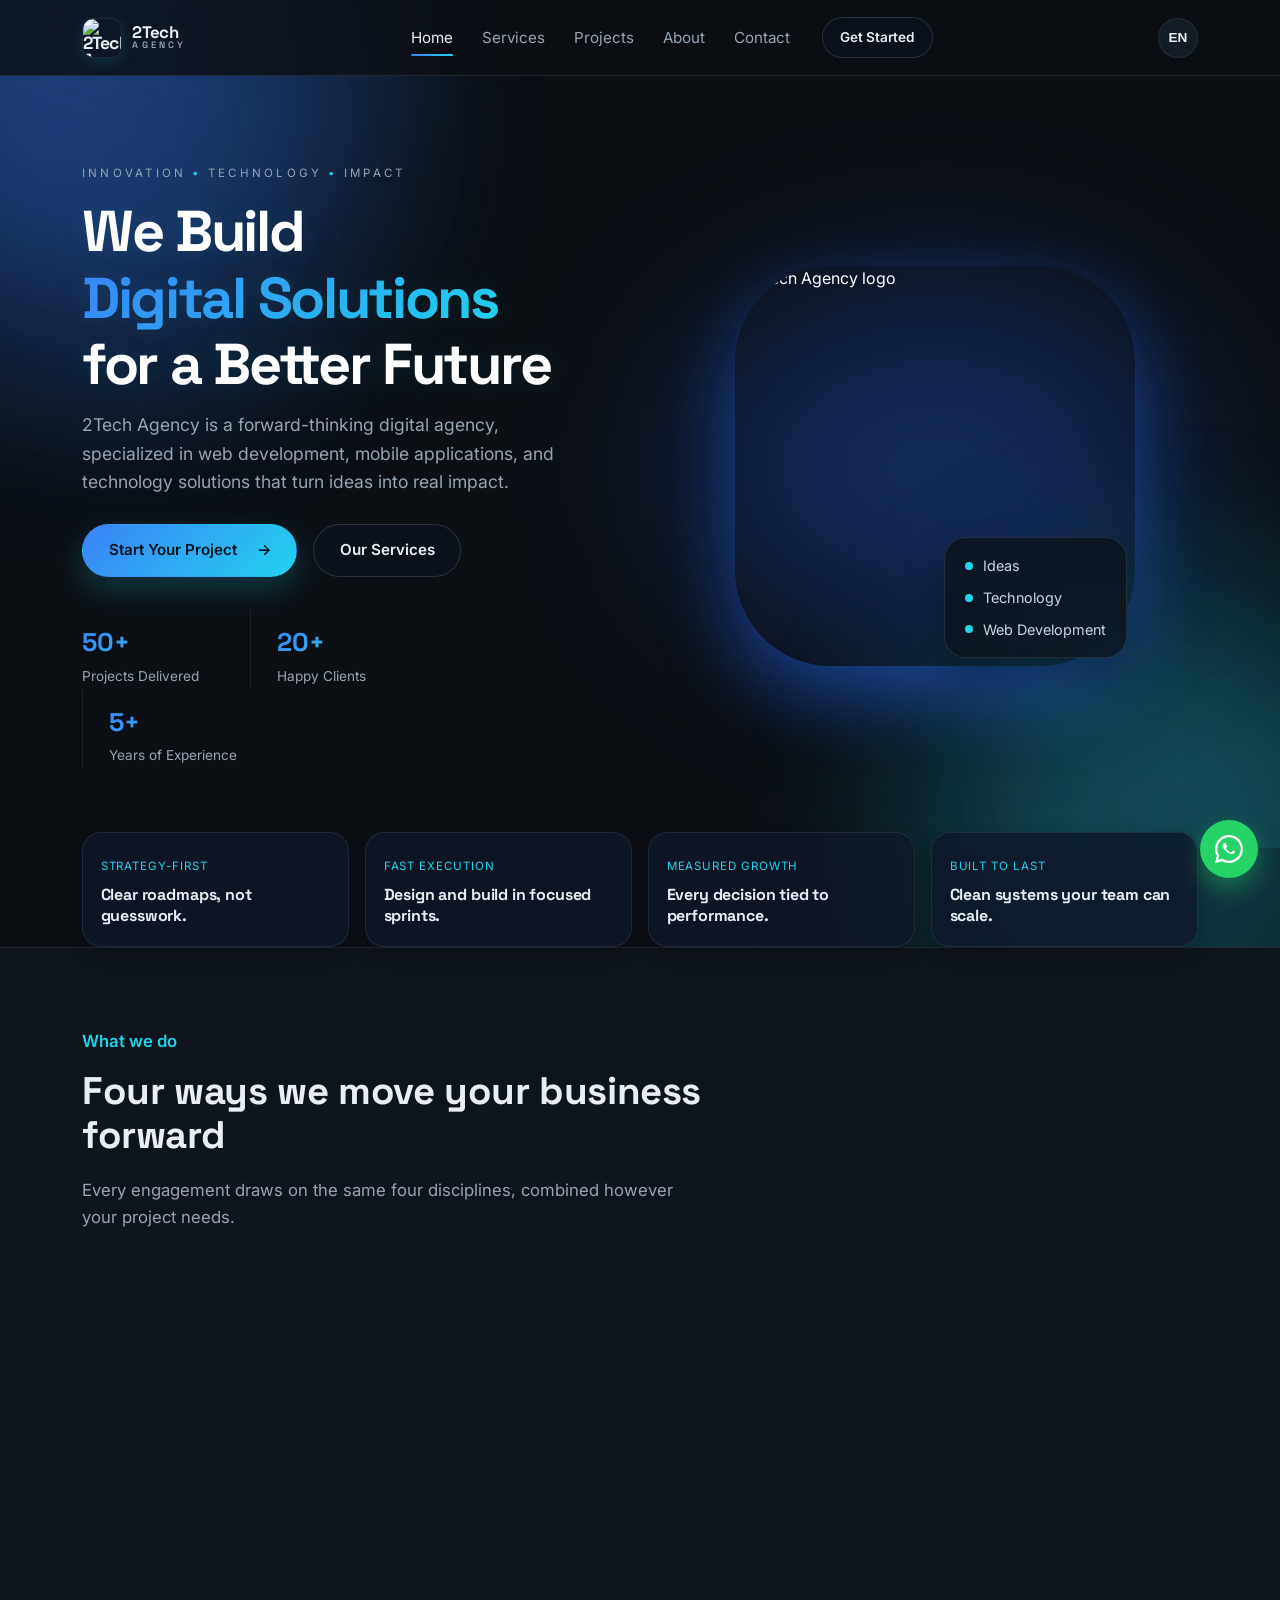
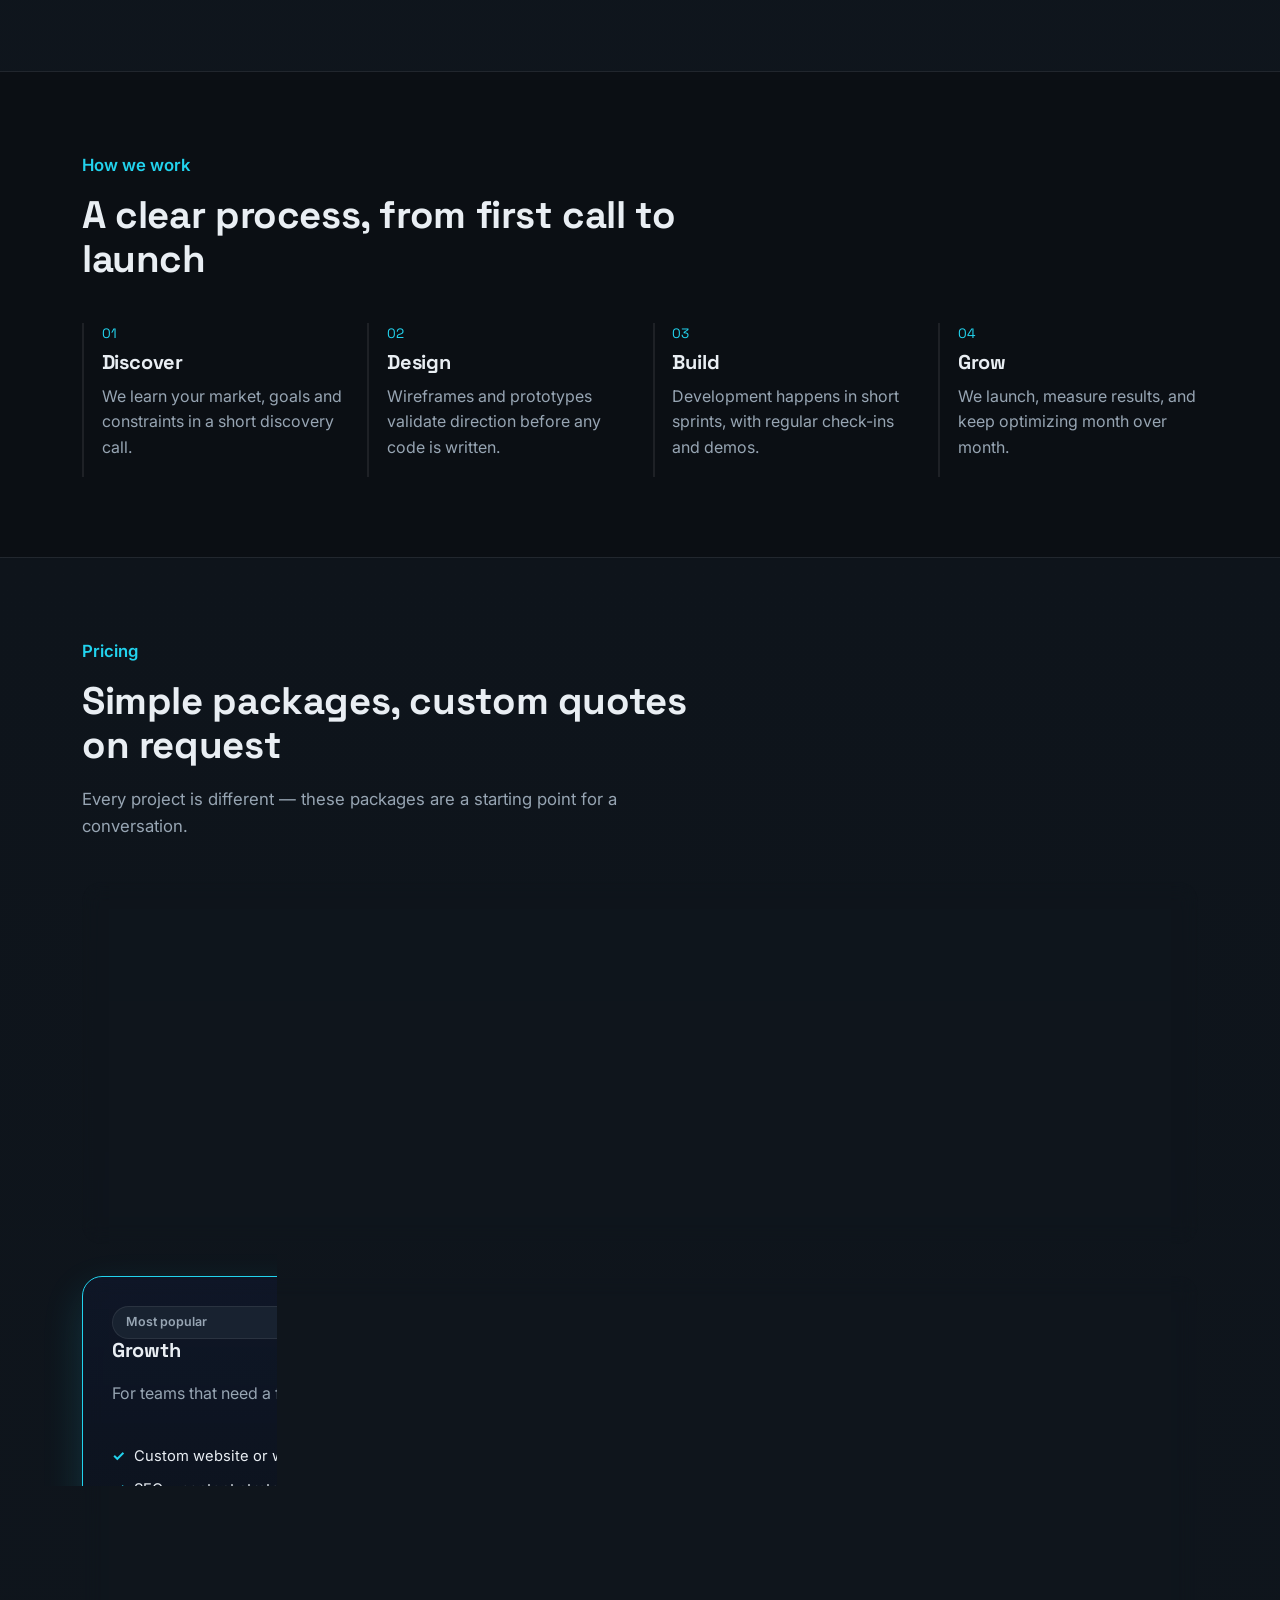
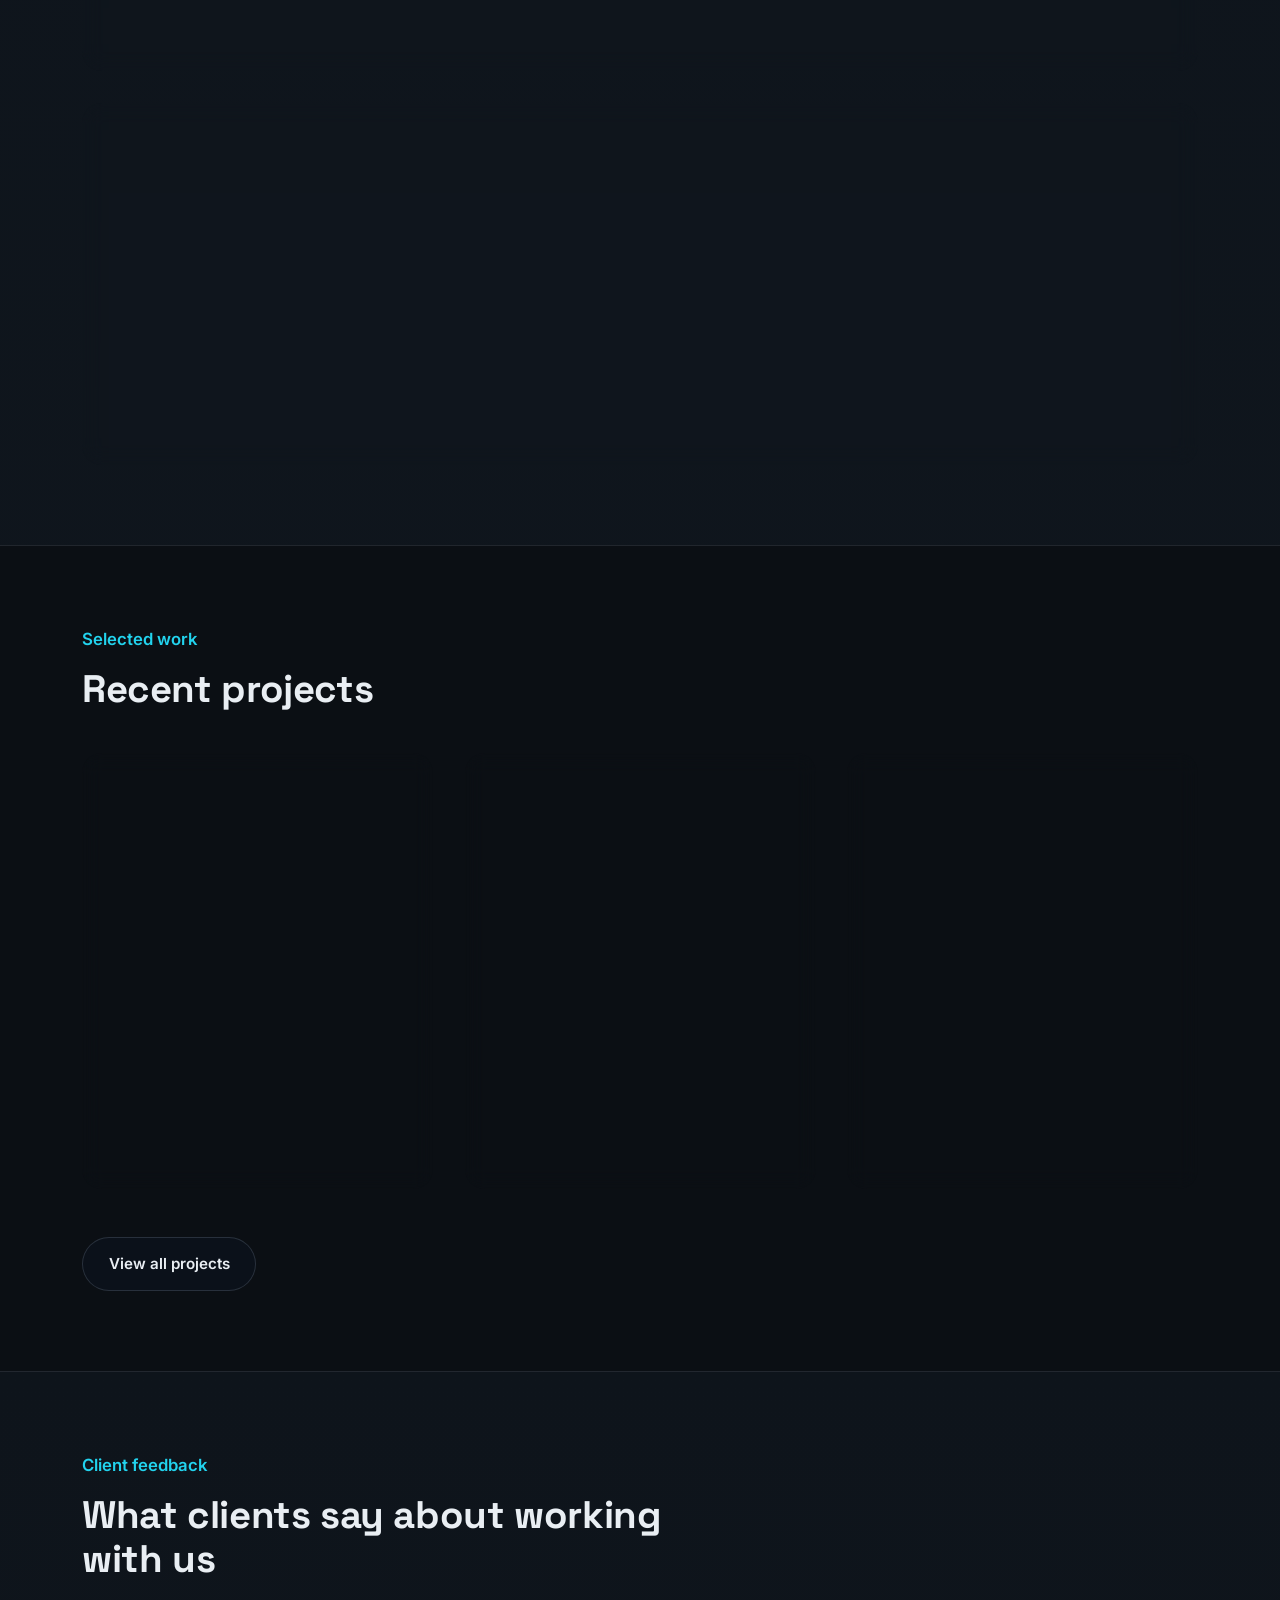
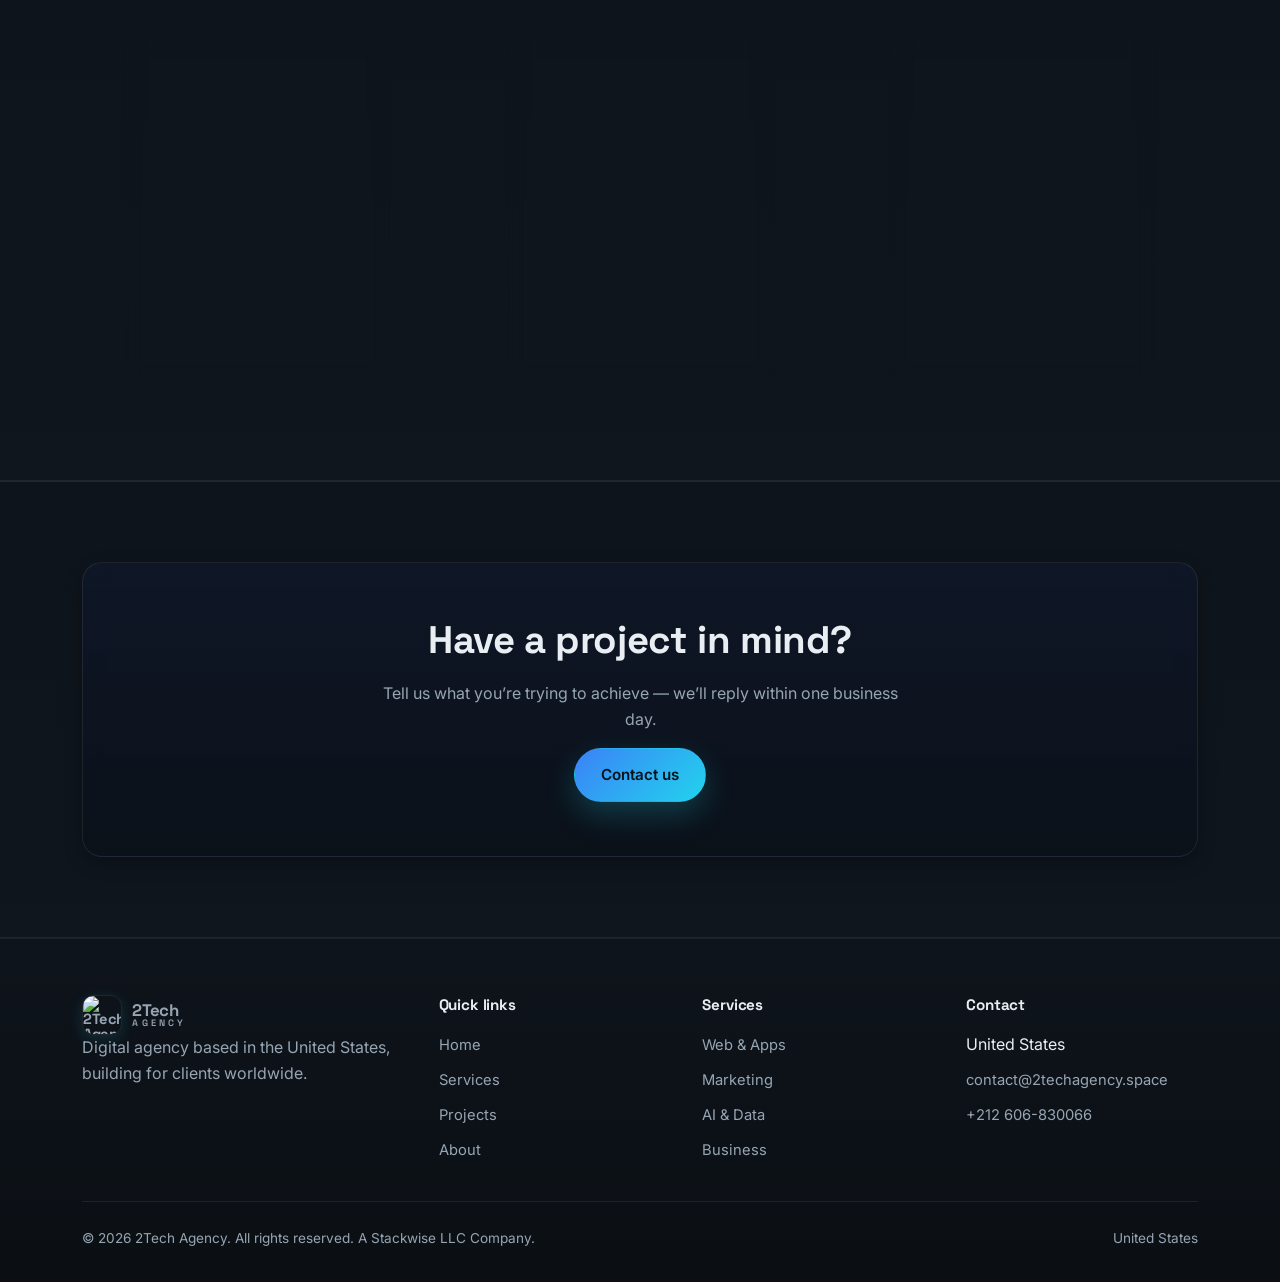
==== commit ba7388f7: "Move Facebook verification tags after title and tidy head Co-authored-by: Copilot <223556219+Copilot" ====
--- a/index.html
+++ b/index.html
@@ -5,7 +5,9 @@
   <meta charset="UTF-8" />
   <meta name="viewport" content="width=device-width, initial-scale=1.0" />
   <title>2Tech Agency | Web Development, SEO & AI Solutions</title>
-  <meta name="description"
+    <meta name="facebook-domain-verification" content="efsvfok0kut920gavu11jxdjcgb3ua" />
+    <meta name="facebook-domain-verification" content="edf0ga8memcp887dz31m87k266tex9" />
+    <meta name="description"
     content="2Tech Agency builds fast websites, custom software and AI solutions, with UX design and SEO for businesses in Morocco, the USA and worldwide." />
   <link rel="canonical" href="https://2techagency.space/" />
   <meta property="og:type" content="website" />
@@ -75,9 +77,7 @@
     ]
   }
   </script>
-  <meta name="facebook-domain-verification" content="edf0ga8memcp887dz31m87k266tex9" />
-    <meta name="facebook-domain-verification" content="efsvfok0kut920gavu11jxdjcgb3ua" />
-  </head>
+</head>
 
 <body>
   <a class="skip-link" href="#main">Skip to content</a>
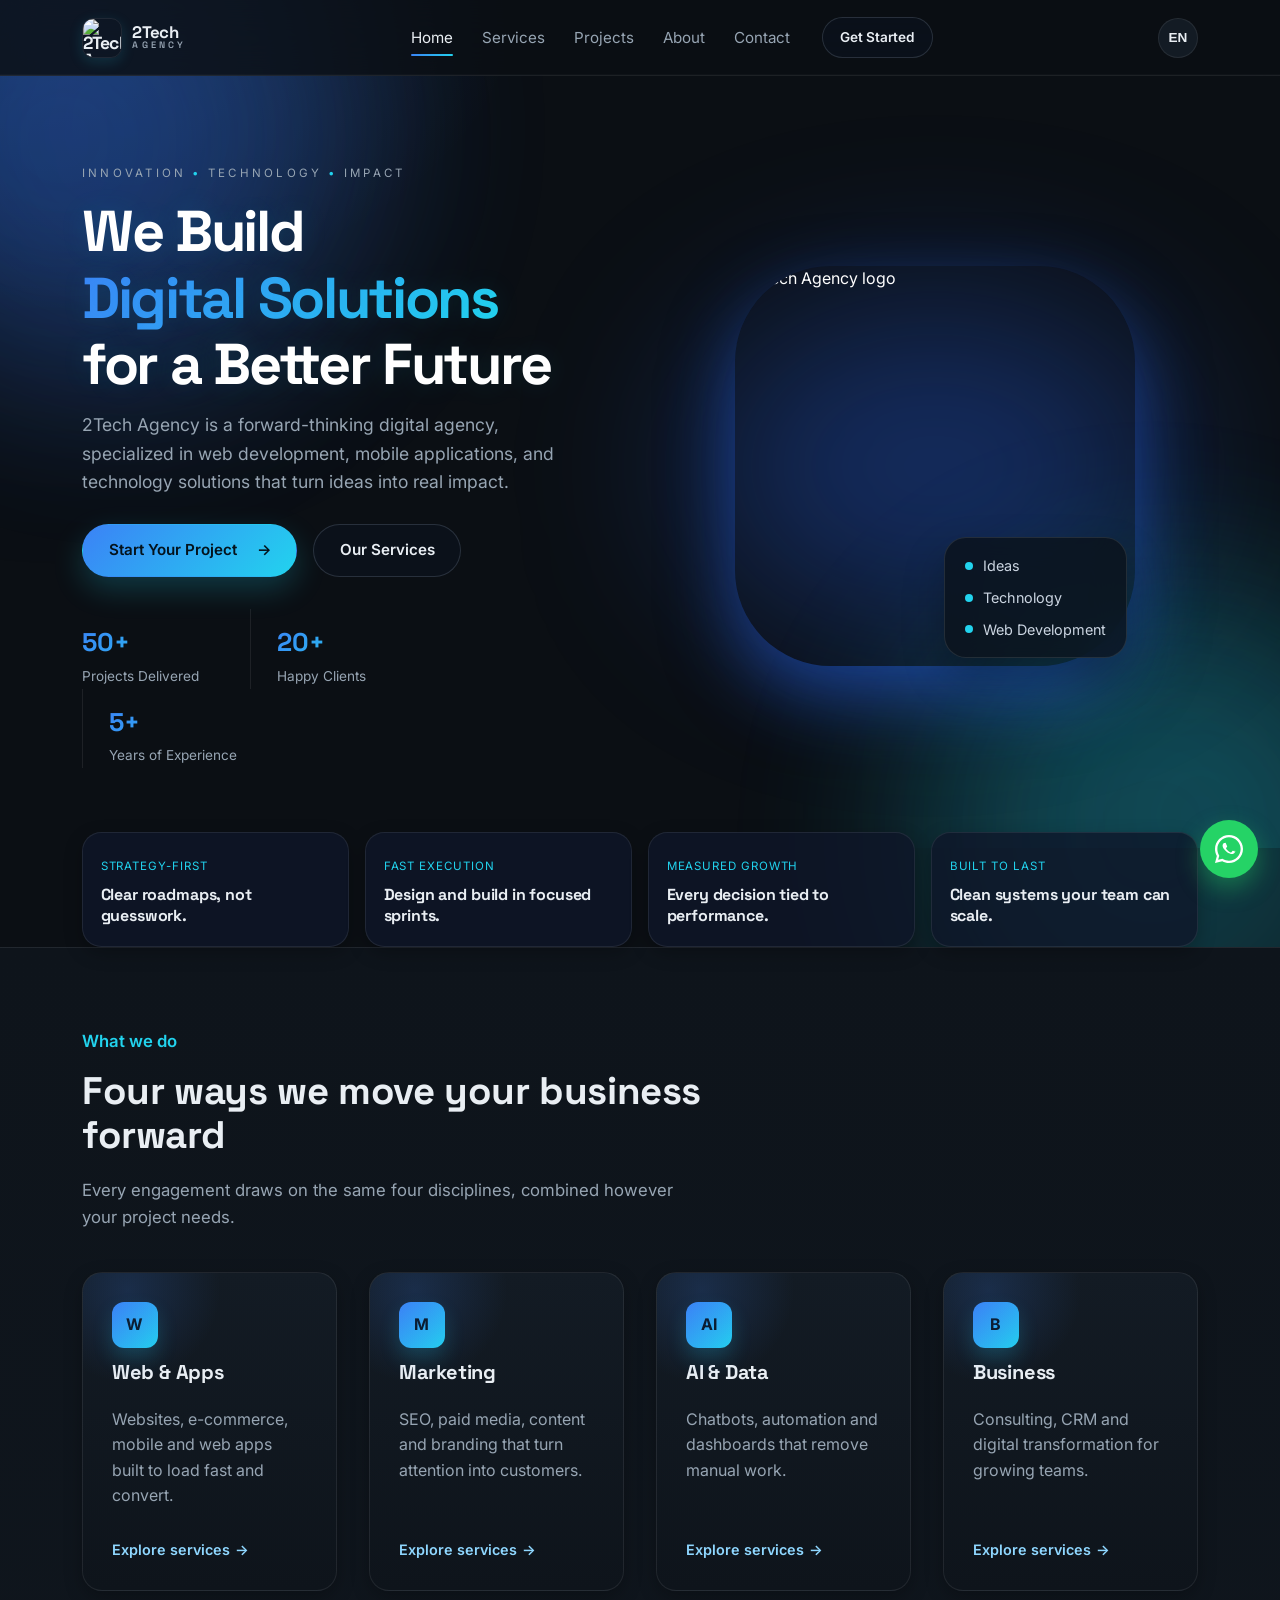
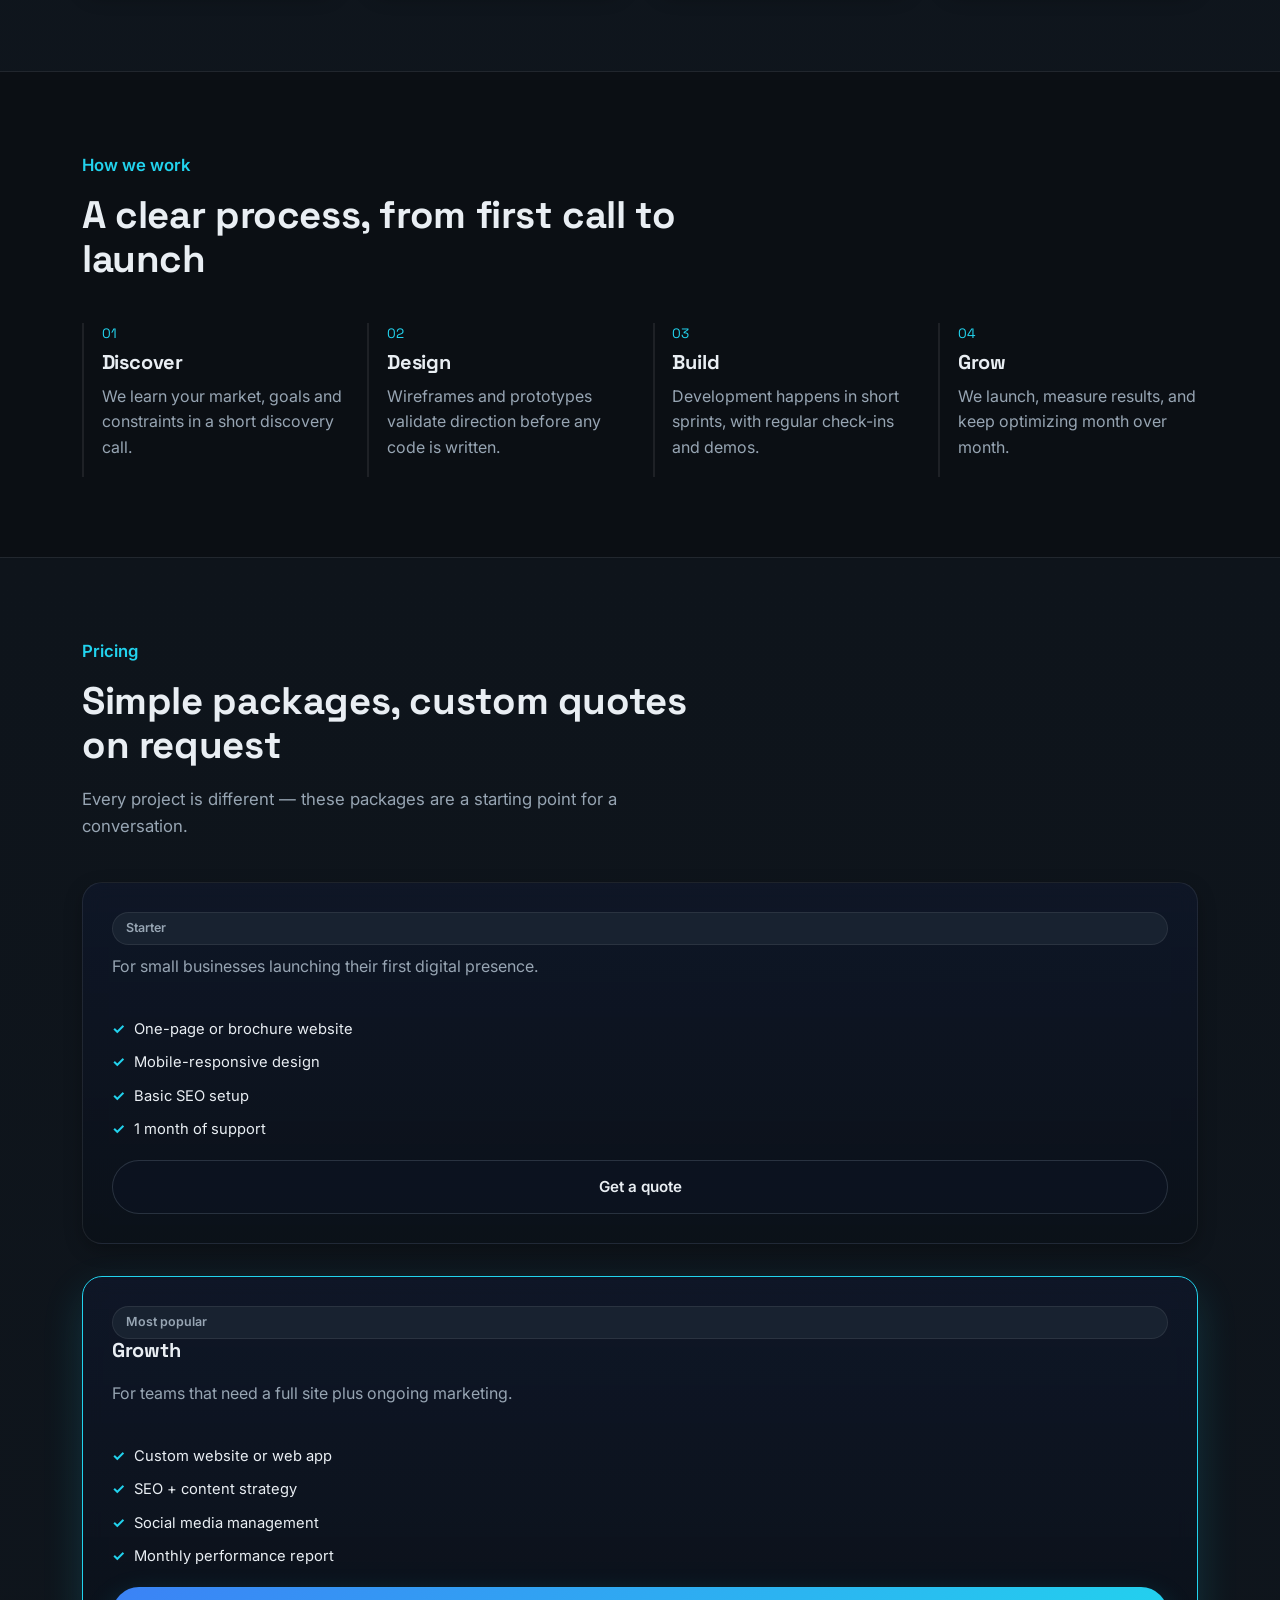
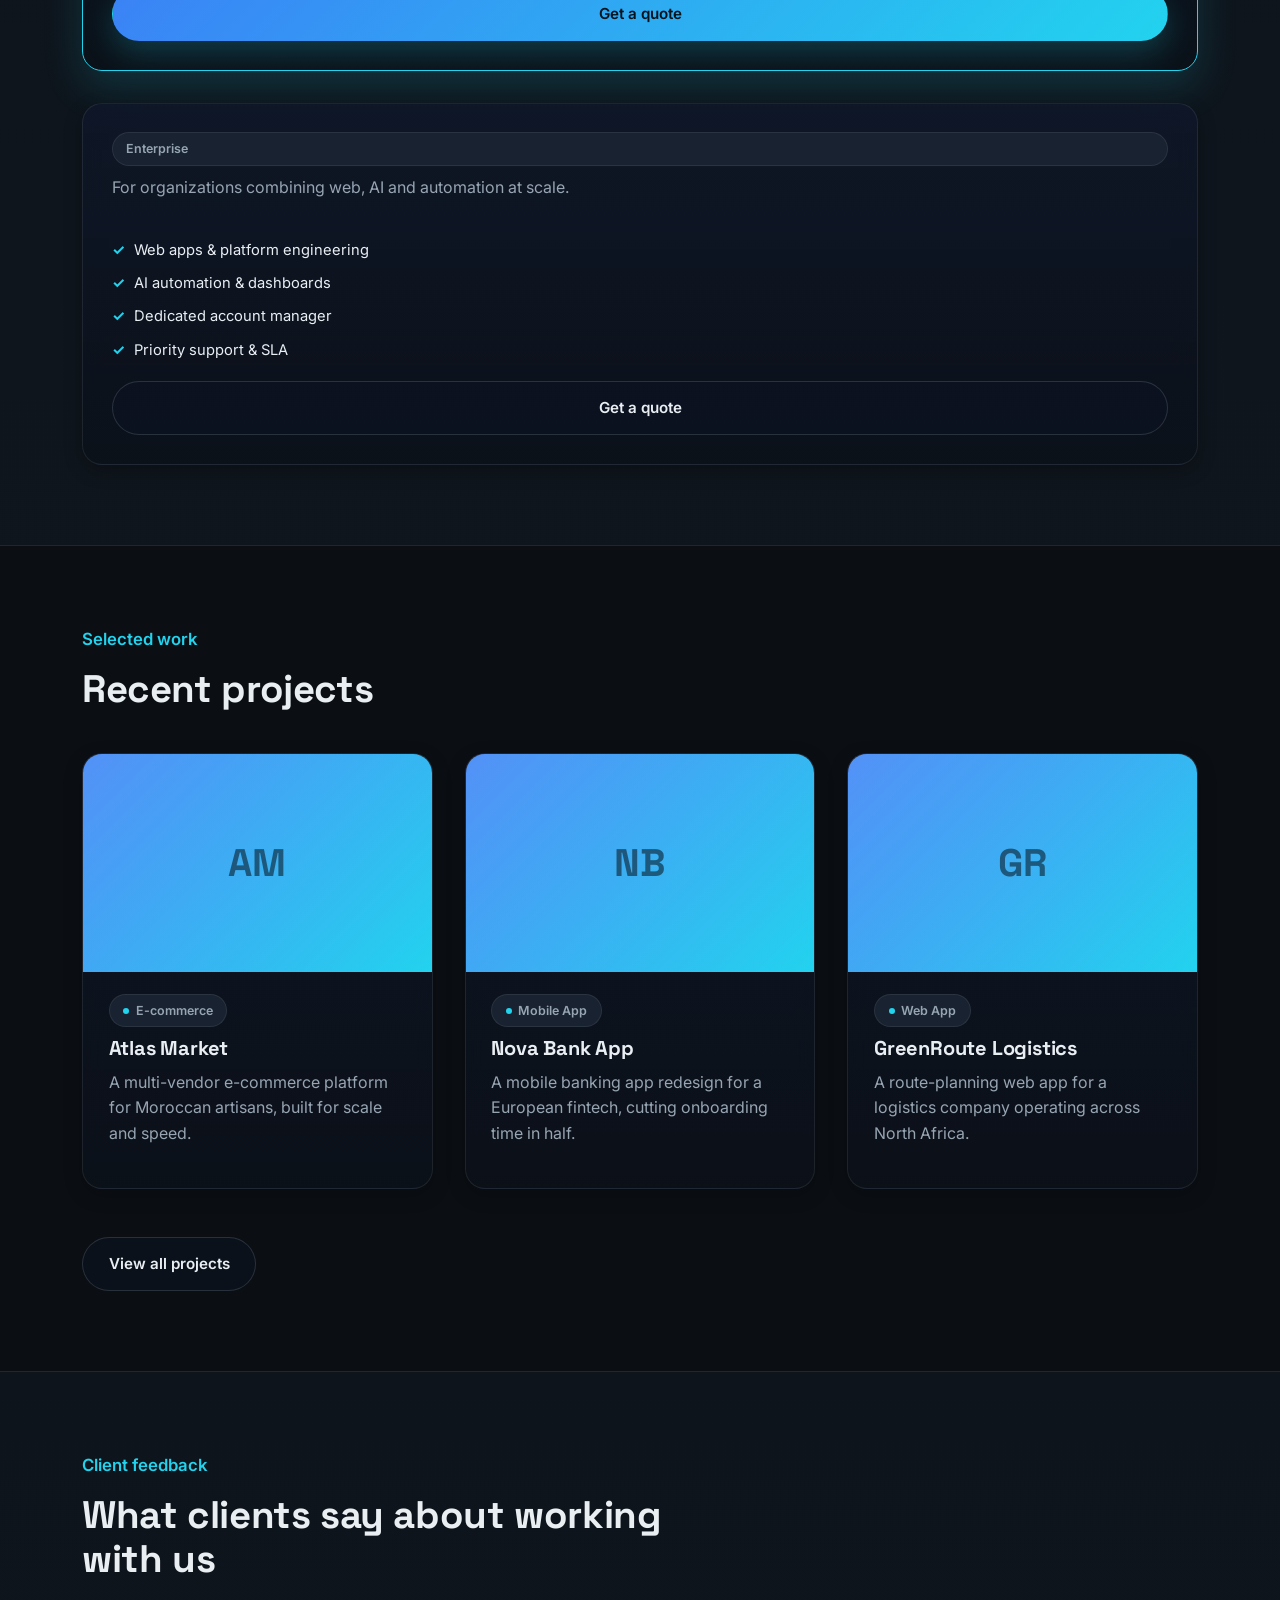
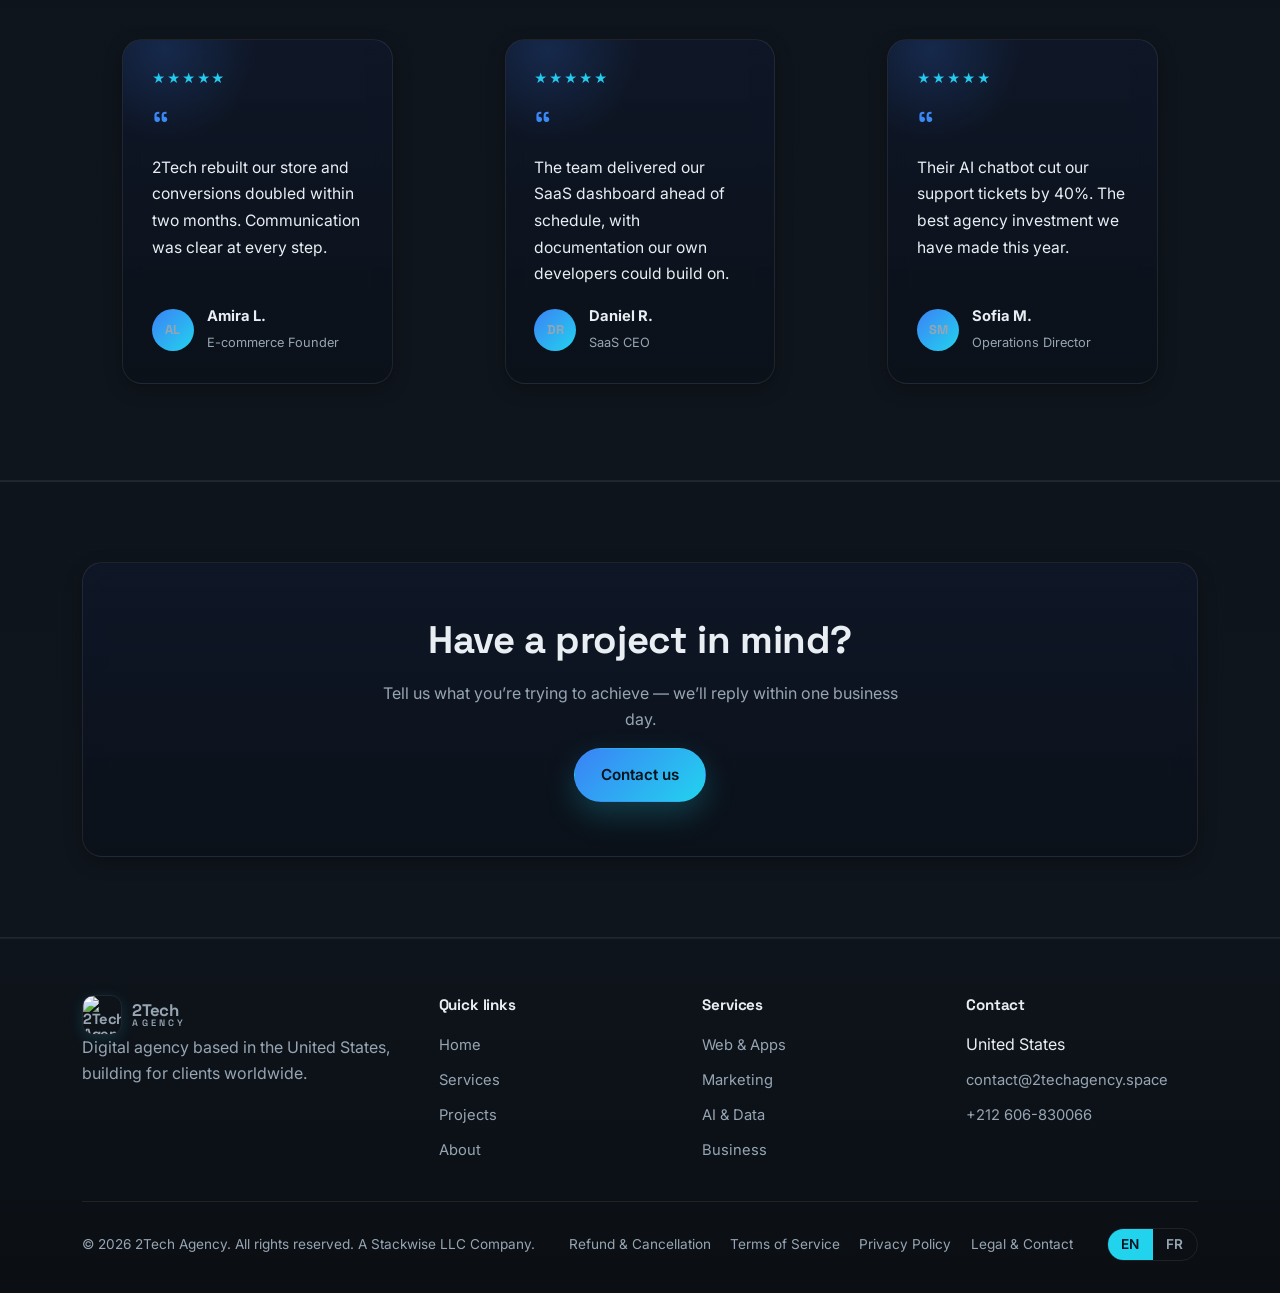
==== commit 95c8fe71: "Add final legal pages and business details for compliance Co-authored-by: Copilot <223556219+Copilot" ====
--- a/index.html
+++ b/index.html
@@ -427,7 +427,16 @@
       </div>
       <div class="footer-bottom">
         <span>&copy; 2026 2Tech Agency. All rights reserved. A Stackwise LLC Company.</span>
-        <span class="small">United States</span>
+        <nav class="footer-legal" aria-label="Legal">
+          <a href="refund-policy.html" data-i18n="footer.refund">Refund &amp; Cancellation</a>
+          <a href="terms.html" data-i18n="footer.terms">Terms of Service</a>
+          <a href="privacy.html" data-i18n="footer.privacy">Privacy Policy</a>
+          <a href="legal.html" data-i18n="footer.legal">Legal &amp; Contact</a>
+        </nav>
+        <div class="lang-switch" role="group" aria-label="Language">
+          <button type="button" data-set-lang="en" aria-pressed="true">EN</button>
+          <button type="button" data-set-lang="fr" aria-pressed="false">FR</button>
+        </div>
       </div>
     </div>
   </footer>
--- a/css/style.css
+++ b/css/style.css
@@ -1493,6 +1493,83 @@
   color: var(--text-muted);
 }
 
+.footer-legal {
+  display: flex;
+  flex-wrap: wrap;
+  gap: 0.4rem 1.2rem;
+}
+
+.footer-legal a {
+  color: var(--text-muted);
+}
+
+.footer-legal a:hover {
+  color: var(--accent);
+}
+
+.lang-switch {
+  display: inline-flex;
+  border: 1px solid var(--border);
+  border-radius: 999px;
+  overflow: hidden;
+}
+
+.lang-switch button {
+  background: transparent;
+  border: 0;
+  color: var(--text-muted);
+  font: inherit;
+  font-weight: 600;
+  padding: 0.3rem 0.85rem;
+  cursor: pointer;
+}
+
+.lang-switch button[aria-pressed="true"] {
+  background: var(--accent);
+  color: #06121f;
+}
+
+/* Legal pages: bilingual blocks, shown according to <html lang> */
+html:not([lang="fr"]) [data-lang="fr"],
+html[lang="fr"] [data-lang="en"] {
+  display: none;
+}
+
+.legal {
+  max-width: 820px;
+  margin: 0 auto;
+}
+
+.legal h1 {
+  margin-bottom: 0.4rem;
+}
+
+.legal h2 {
+  font-size: 1.25rem;
+  margin: 2rem 0 0.6rem;
+}
+
+.legal p,
+.legal li {
+  color: var(--text-muted);
+  line-height: 1.7;
+}
+
+.legal ul {
+  list-style: disc;
+  padding-left: 1.3rem;
+  margin: 0.6rem 0;
+}
+
+.legal a {
+  color: var(--accent);
+}
+
+.legal .updated {
+  font-size: 0.85rem;
+  margin-bottom: 1.5rem;
+}
+
 /* WhatsApp floating button */
 .whatsapp-fab {
   position: fixed;
